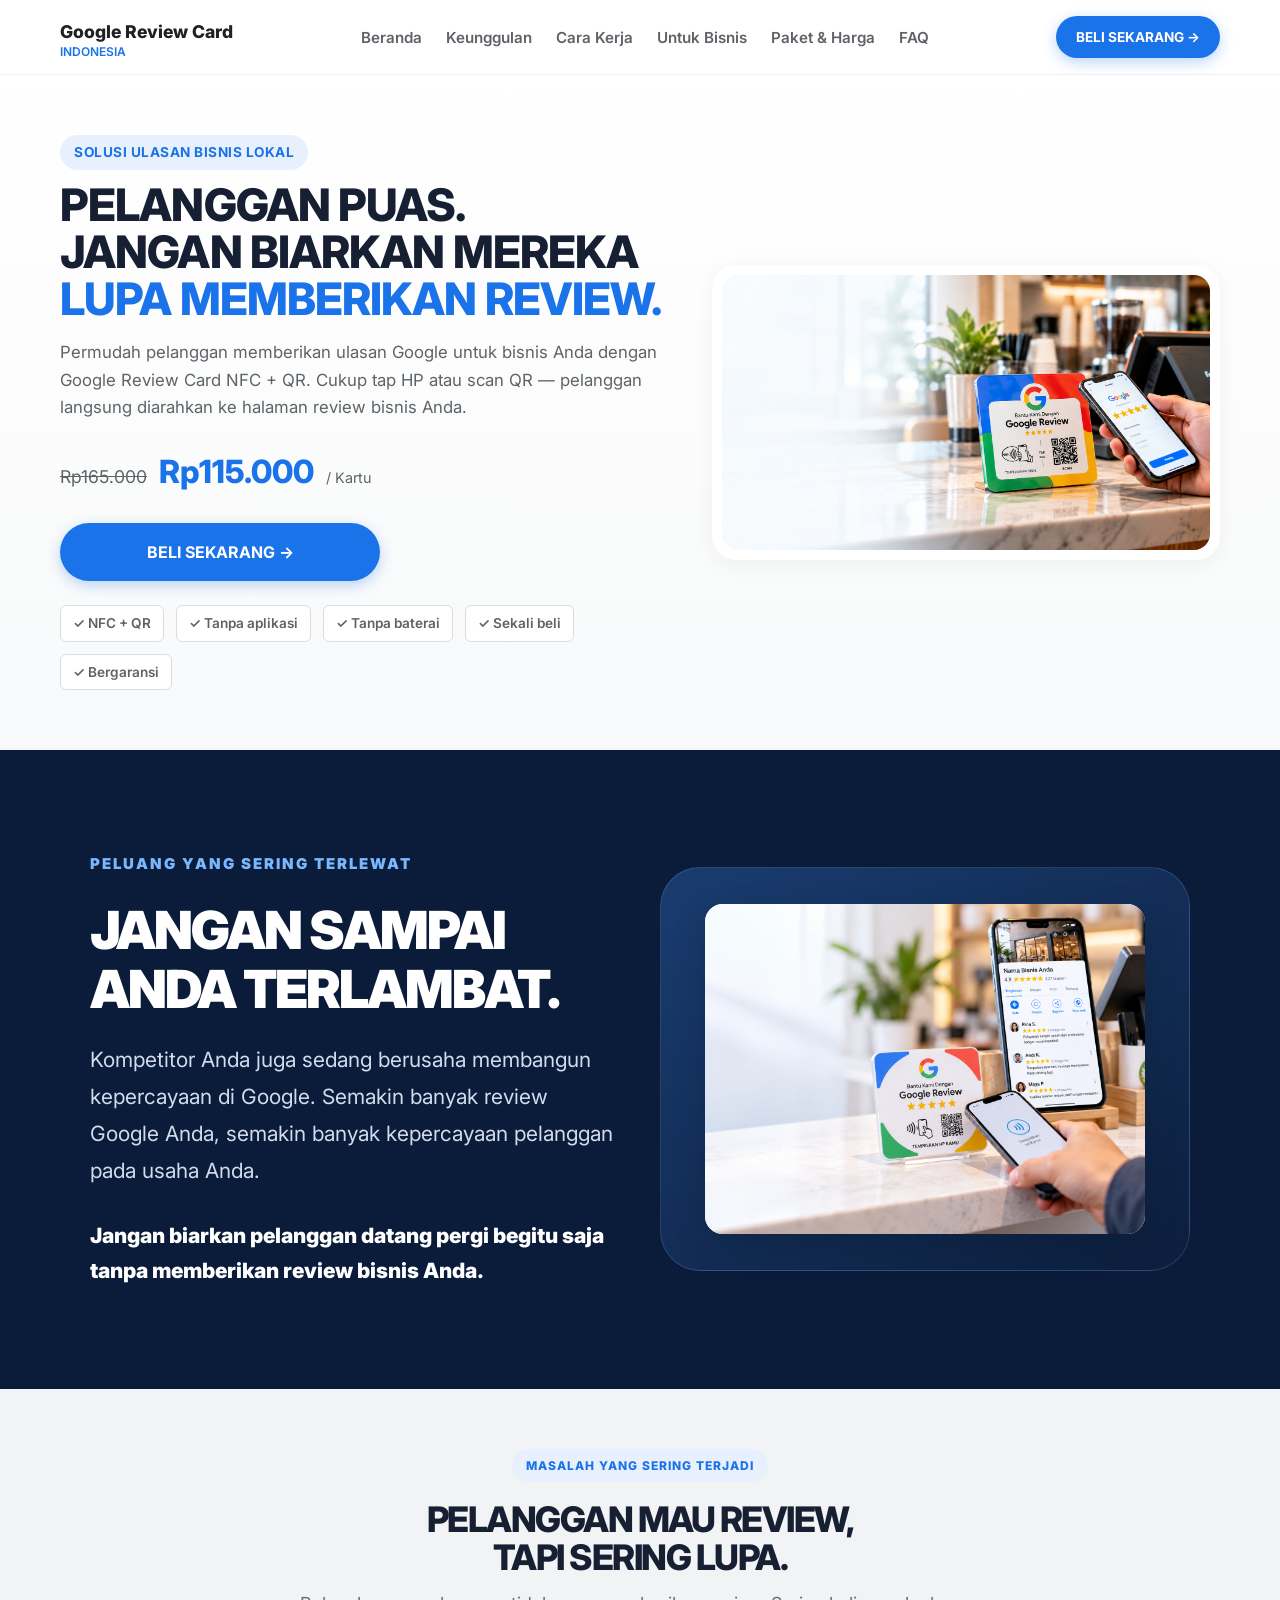
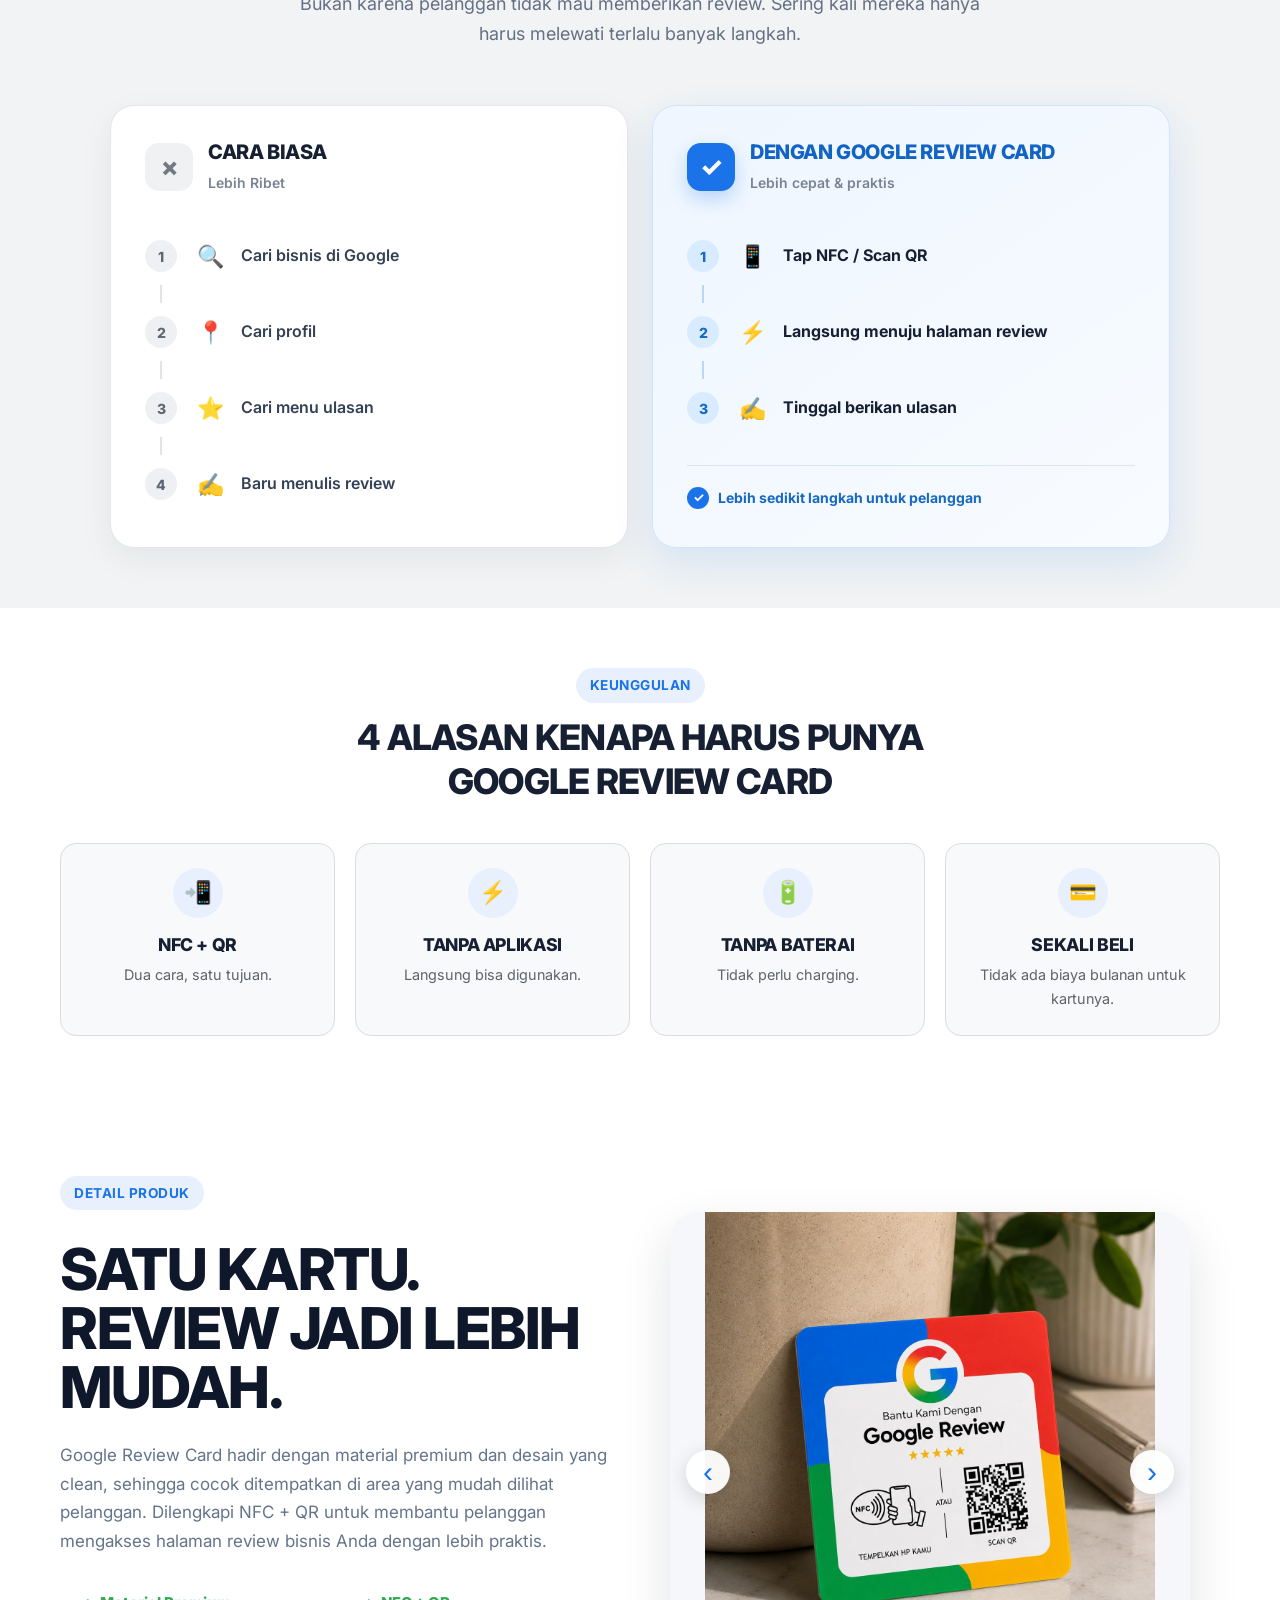
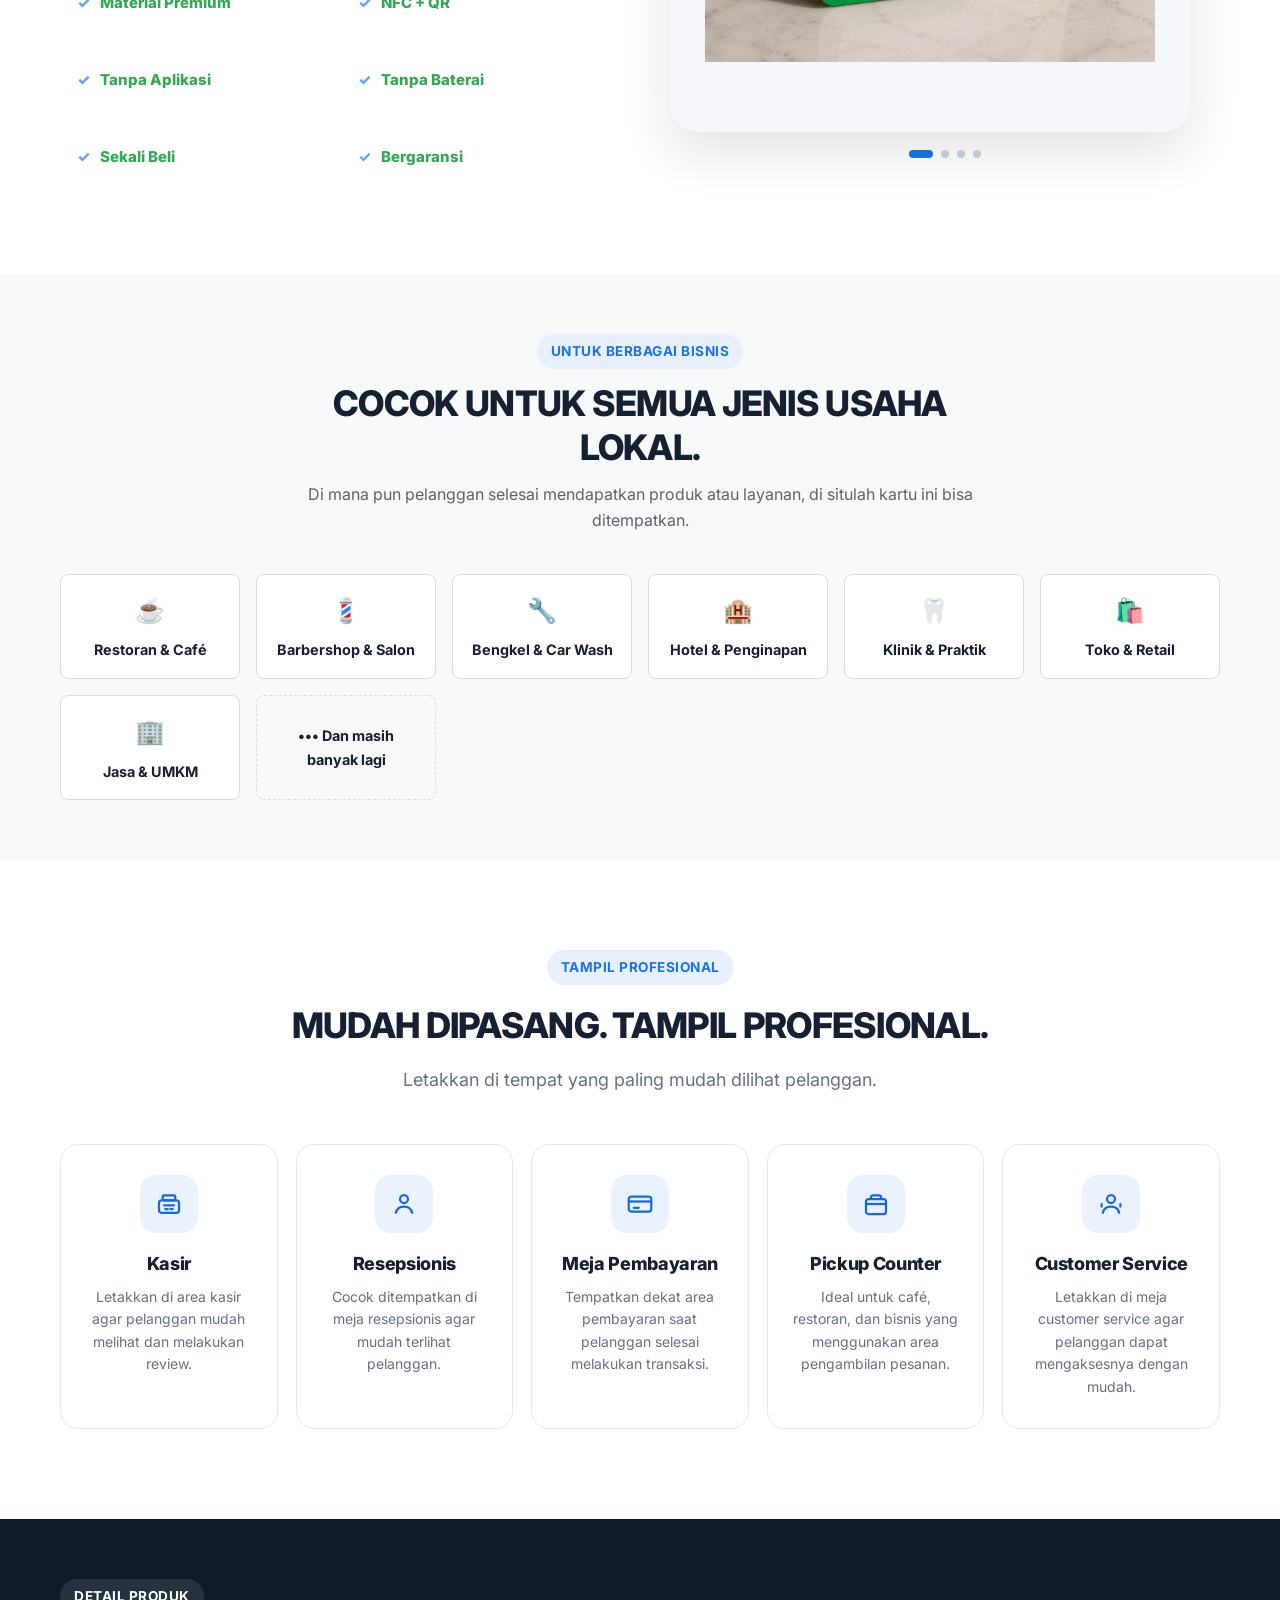
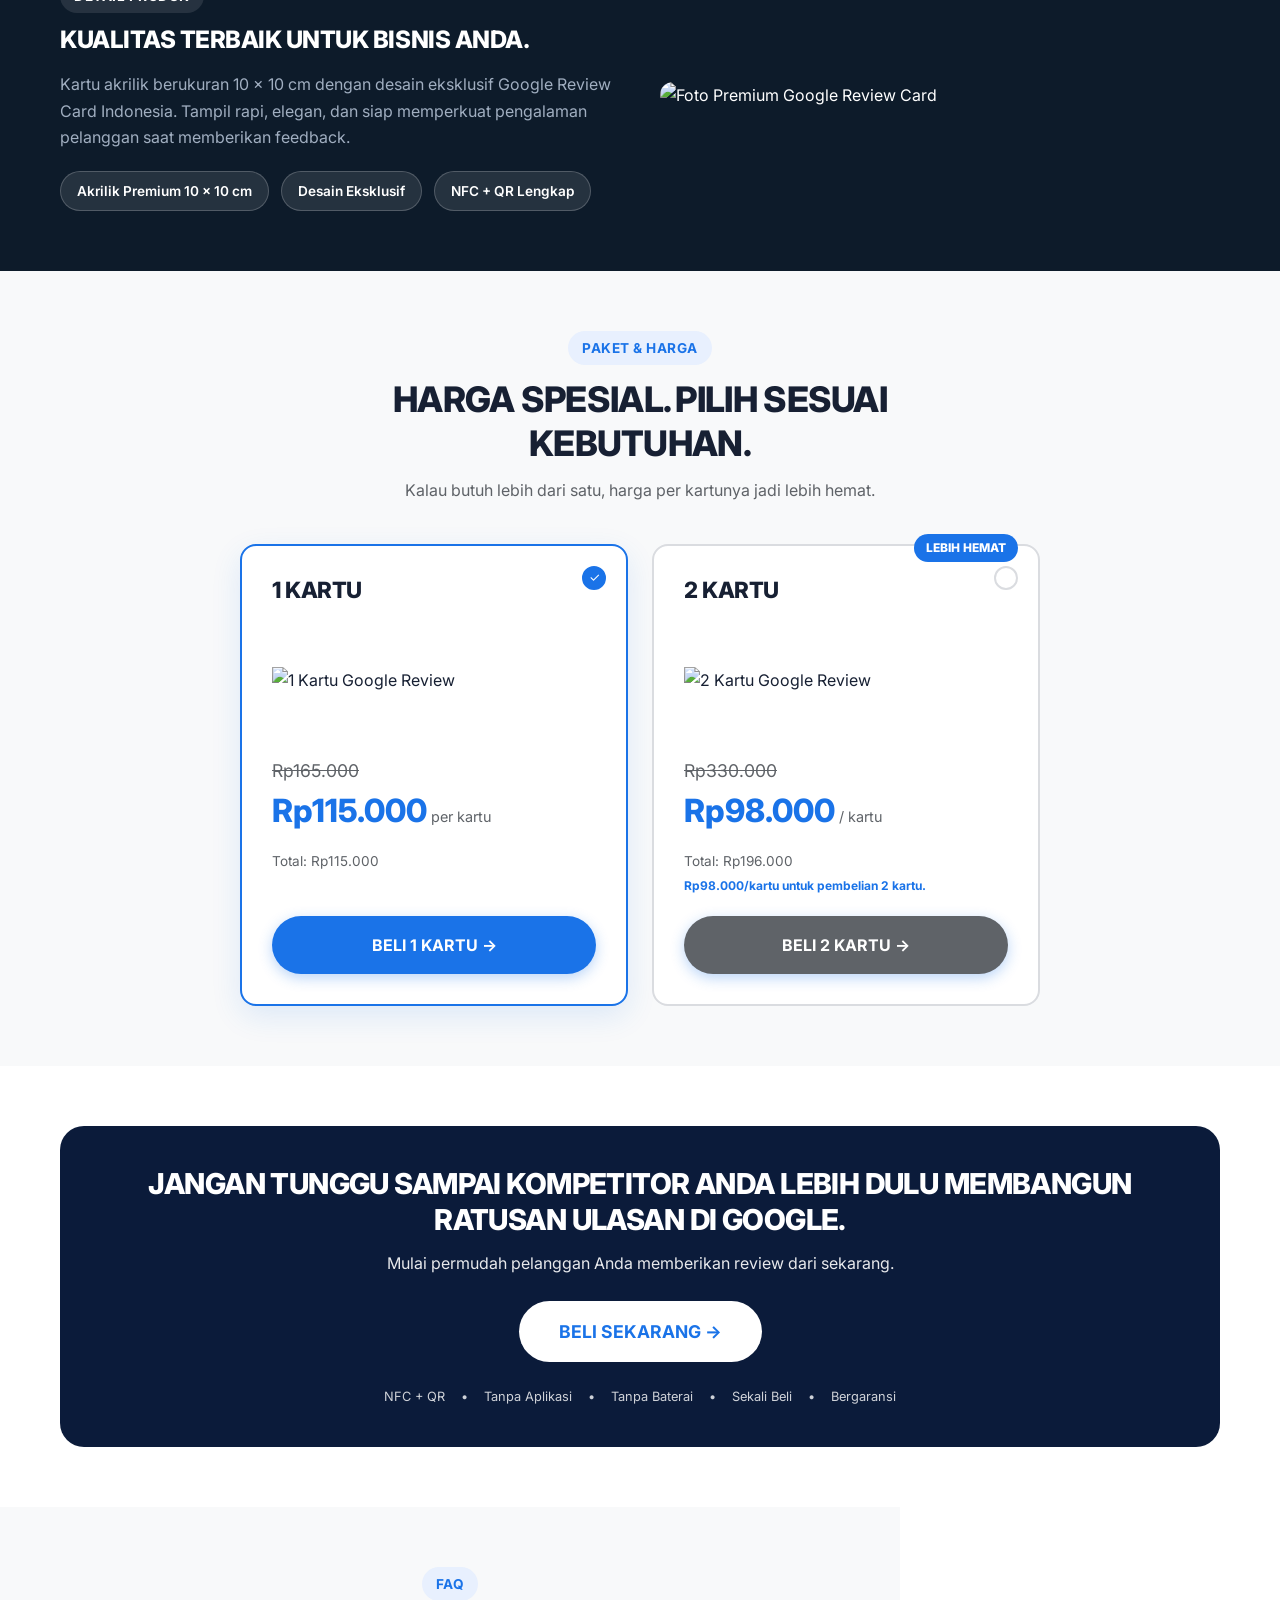
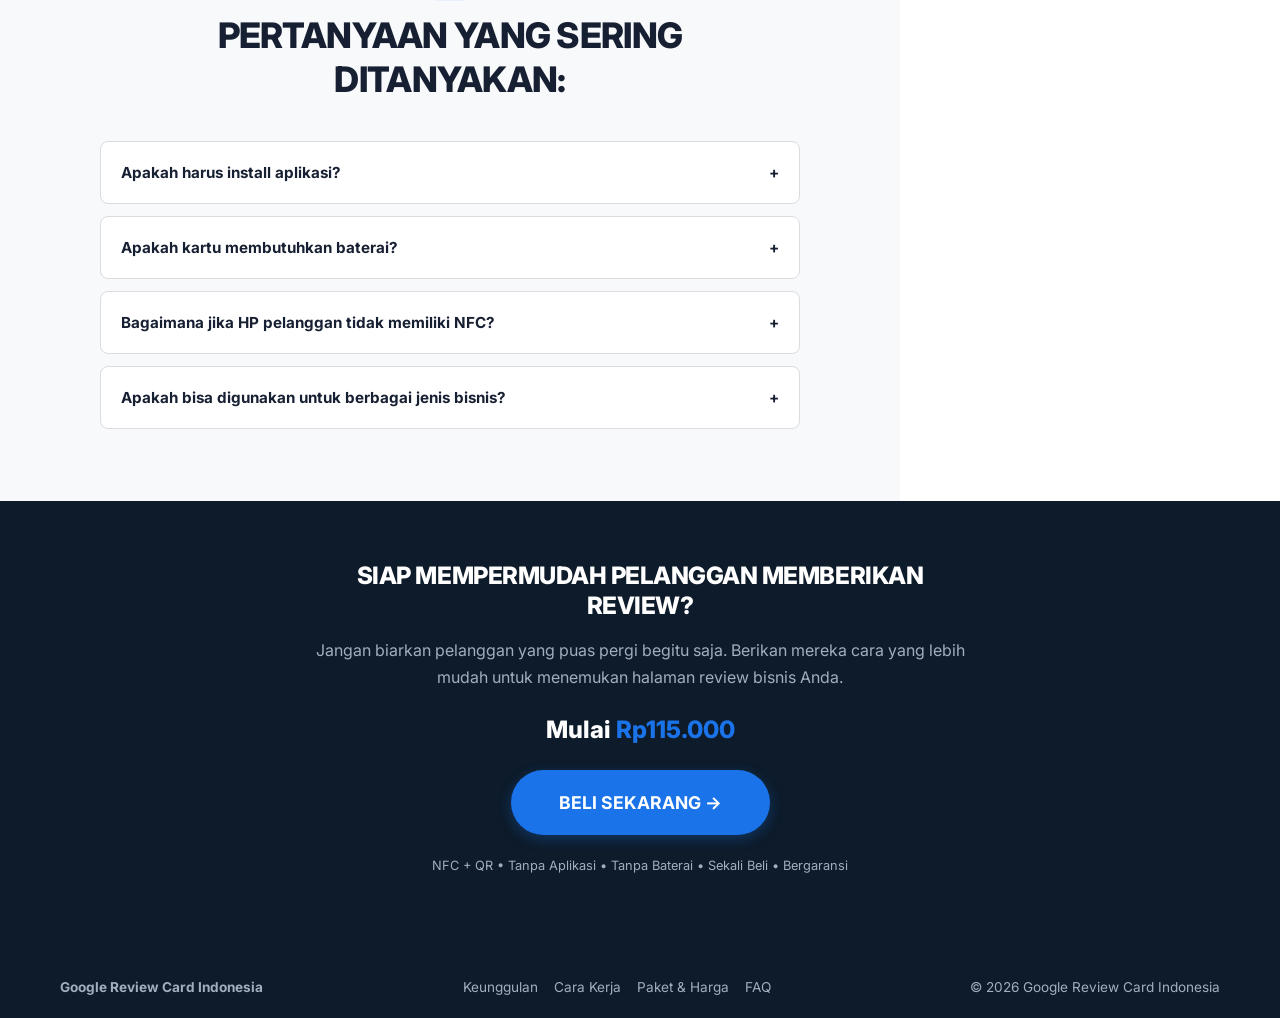
==== index.html @ 44ee1c2f "Fix hero mobil23" ====
<!DOCTYPE html>
<html lang="id">
<head>
    <meta charset="UTF-8">
    <meta name="viewport" content="width=device-width, initial-scale=1.0">
    <title>Google Review Card Indonesia - Permudah Ulasan Pelanggan Bisnis Anda</title>
    <!-- Font Inter & Plus Jakarta Sans -->
    <link rel="preconnect" href="https://fonts.googleapis.com">
    <link rel="preconnect" href="https://fonts.gstatic.com" crossorigin>
    <link href="https://fonts.googleapis.com/css2?family=Plus+Jakarta+Sans:wght@400;500;600;700;800&family=Inter:wght@400;500;600;700&display=swap" rel="stylesheet">
    
    <link rel="stylesheet" href="style.css">
    
    <style>
        :root {
            --primary-blue: #1a73e8;
            --primary-blue-hover: #1557b0;
            --secondary-blue: #e8f0fe;
            --dark-navy: #0d1b2a;
            --accent-red: #ea4335;
            --accent-green: #34a853;
            --accent-yellow: #fbbc04;
            --text-dark: #202124;
            --text-muted: #5f6368;
            --bg-light: #f8f9fa;
            --bg-white: #ffffff;
            --border-color: #dadce0;
            --radius-sm: 8px;
            --radius-md: 16px;
            --radius-lg: 24px;
            --shadow-soft: 0 4px 20px rgba(0, 0, 0, 0.05);
            --shadow-hover: 0 10px 30px rgba(26, 115, 232, 0.12);
            --container-max: 1200px;
        }

        * {
            margin: 0;
            padding: 0;
            box-sizing: border-box;
        }

        html {
            scroll-behavior: smooth;
            font-family: 'Plus Jakarta Sans', 'Inter', sans-serif;
            color: var(--text-dark);
            background-color: var(--bg-white);
            line-height: 1.6;
        }

        body {
            overflow-x: hidden;
            padding-bottom: 60px; /* Space for mobile sticky CTA */
        }

        @media (min-width: 769px) {
            body {
                padding-bottom: 0;
            }
        }

        a {
            text-decoration: none;
            color: inherit;
        }

        ul {
            list-style: none;
        }

        img {
            max-width: 100%;
            height: auto;
            display: block;
        }

        .container {
            width: 100%;
            max-width: var(--container-max);
            margin: 0 auto;
            padding: 0 20px;
        }

        /* TYPOGRAPHY & HIGHLIGHTS */
        h1, h2, h3, h4 {
            font-weight: 800;
            line-height: 1.25;
            letter-spacing: -0.02em;
        }

        .highlight-blue {
            color: var(--primary-blue);
        }

        .badge-tag {
            display: inline-block;
            padding: 6px 14px;
            background-color: var(--secondary-blue);
            color: var(--primary-blue);
            font-weight: 700;
            font-size: 0.85rem;
            border-radius: 50px;
            margin-bottom: 12px;
            text-transform: uppercase;
            letter-spacing: 0.5px;
        }

        /* BUTTONS */
        .btn {
            display: inline-flex;
            align-items: center;
            justify-content: center;
            padding: 16px 32px;
            font-size: 1rem;
            font-weight: 700;
            border-radius: 50px;
            cursor: pointer;
            transition: all 0.3s ease;
            border: none;
            text-align: center;
        }

        .btn-primary {
            background-color: var(--primary-blue);
            color: #ffffff;
            box-shadow: 0 4px 14px rgba(26, 115, 232, 0.3);
        }

        .btn-primary:hover {
            background-color: var(--primary-blue-hover);
            transform: translateY(-2px);
            box-shadow: 0 6px 20px rgba(26, 115, 232, 0.4);
        }

        .btn-full {
            width: 100%;
        }

        /* NAVBAR */
        .navbar {
            position: sticky;
            top: 0;
            background-color: rgba(255, 255, 255, 0.95);
            backdrop-filter: blur(10px);
            z-index: 1000;
            border-bottom: 1px solid rgba(0,0,0,0.05);
            padding: 16px 0;
        }

        .nav-container {
            display: flex;
            align-items: center;
            justify-content: space-between;
        }

        .brand-logo {
            display: flex;
            align-items: center;
            gap: 10px;
            font-weight: 800;
            font-size: 1.1rem;
            color: var(--text-dark);
        }

        .brand-logo span {
            font-size: 0.75rem;
            color: var(--primary-blue);
            display: block;
            font-weight: 600;
            line-height: 1;
        }

        .nav-links {
            display: flex;
            gap: 24px;
            align-items: center;
        }

        .nav-links a {
            font-size: 0.95rem;
            font-weight: 600;
            color: var(--text-muted);
            transition: color 0.2s;
        }

        .nav-links a:hover {
            color: var(--primary-blue);
        }

        .hamburger {
            display: none;
            cursor: pointer;
            flex-direction: column;
            gap: 5px;
        }

        .hamburger span {
            width: 25px;
            height: 3px;
            background-color: var(--text-dark);
            border-radius: 2px;
        }

        /* HERO SECTION */
        .hero-section {
            padding: 60px 0;
            background: linear-gradient(180deg, #ffffff 0%, var(--bg-light) 100%);
        }

       .hero-grid {
    display: grid;
    grid-template-columns: 1fr;
    gap: 30px;
    align-items: center;
}

@media (min-width: 992px) {
    .hero-grid {
        grid-template-columns: 1.1fr 0.9fr;
    }
}

        .hero-content h1 {
    font-size: 2.2rem;
    line-height: 1.05;
    margin-bottom: 16px;
    text-transform: uppercase;
}

        @media (min-width: 768px) {
            .hero-content h1 {
                font-size: 2.8rem;
            }
        }

        .hero-subtitle {
            font-size: 1.05rem;
            color: var(--text-muted);
            margin-bottom: 24px;
        }

        .hero-pricing {
            display: flex;
            align-items: baseline;
            gap: 12px;
            margin-bottom: 24px;
        }

        .price-old {
            text-decoration: line-through;
            color: var(--text-muted);
            font-size: 1.1rem;
        }

        .price-new {
            font-size: 2rem;
            font-weight: 800;
            color: var(--primary-blue);
        }

        .price-unit {
            font-size: 0.9rem;
            color: var(--text-muted);
        }

        .hero-features {
            display: flex;
            flex-wrap: wrap;
            gap: 12px;
            margin-top: 24px;
        }

        .feature-tag {
            font-size: 0.85rem;
            font-weight: 600;
            color: var(--text-muted);
            background: #fff;
            padding: 6px 12px;
            border-radius: 6px;
            border: 1px solid var(--border-color);
        }

        .hero-visual {
            position: relative;
            border-radius: var(--radius-lg);
            overflow: hidden;
            box-shadow: var(--shadow-soft);
            background: #fff;
            padding: 10px;
        }

        .hero-visual img {
            border-radius: var(--radius-md);
            width: 100%;
            object-fit: cover;
        }
        
        /* =================================
   FIX HERO MOBILE
   ================================= */

@media screen and (max-width: 767px) {

    /* HERO */
    .hero-section {
        padding: 35px 0 45px !important;
    }

    /* PAKSA JADI 1 KOLOM */
    .hero-grid {
        display: flex !important;
        flex-direction: column !important;
        grid-template-columns: none !important;
        gap: 30px !important;
        width: 100% !important;
    }

    /* TEKS HERO */
    .hero-content {
        width: 100% !important;
        max-width: none !important;
        min-width: 0 !important;
        grid-column: auto !important;
    }

    .hero-content h1 {
        width: 100% !important;
        max-width: none !important;

        font-size: 2.6rem !important;
        line-height: 1.05 !important;
        letter-spacing: -1.5px !important;

        margin-bottom: 20px !important;
    }

    /* DESKRIPSI JANGAN DIBUAT SEMPIT */
    .hero-subtitle {
        width: 100% !important;
        max-width: none !important;

        font-size: 1rem !important;
        line-height: 1.6 !important;

        margin-bottom: 20px !important;
    }

    /* HARGA */
    .hero-pricing {
        width: 100% !important;
        margin-bottom: 20px !important;
    }

    /* FITUR */
    .hero-features {
        width: 100% !important;
        margin-top: 18px !important;
    }

    /* GAMBAR HERO */
    .hero-visual {
        position: relative !important;

        width: 100% !important;
        max-width: 100% !important;

        margin: 0 !important;
        padding: 8px !important;

        grid-column: auto !important;
    }

    .hero-visual img {
        width: 100% !important;
        height: auto !important;

        display: block !important;

        object-fit: contain !important;
    }

}
        /* URGENCY SECTION */
        .urgency-section {
    padding: 60px 0;
    background-color: #0b1b3a;
}

        .urgency-card {
            background-color: var(--bg-light);
            border-radius: var(--radius-lg);
            padding: 40px 24px;
            border: 1px solid var(--border-color);
            display: grid;
            grid-template-columns: 1fr;
            gap: 30px;
            align-items: center;
        }

        @media (min-width: 768px) {
            .urgency-card {
                grid-template-columns: 1.2fr 0.8fr;
                padding: 50px;
            }
        }

        .urgency-highlight {
            background: rgba(26, 115, 232, 0.1);
            border-left: 4px solid var(--primary-blue);
            padding: 12px 16px;
            margin-top: 16px;
            font-weight: 700;
            color: var(--primary-blue);
            border-radius: 0 var(--radius-sm) var(--radius-sm) 0;
        }

        /* PROBLEM SECTION */
        .problem-section {
            padding: 60px 0;
            background-color: #f1f3f4;
        }

        .section-header {
            text-align: center;
            max-width: 700px;
            margin: 0 auto 40px auto;
        }

        .section-header h2 {
            font-size: 1.8rem;
            margin-bottom: 12px;
            text-transform: uppercase;
        }

        @media (min-width: 768px) {
            .section-header h2 {
                font-size: 2.2rem;
            }
        }

        .comparison-grid {
            display: grid;
            grid-template-columns: 1fr;
            gap: 24px;
        }

        @media (min-width: 768px) {
            .comparison-grid {
                grid-template-columns: 1fr 1fr;
            }
        }

        .comp-card {
            background: var(--bg-white);
            border-radius: var(--radius-md);
            padding: 30px;
            box-shadow: var(--shadow-soft);
        }

        .comp-card.old-way {
            border-top: 4px solid var(--text-muted);
        }

        .comp-card.new-way {
            border-top: 4px solid var(--primary-blue);
            background: #f0f7ff;
        }

        .comp-steps {
            margin-top: 20px;
        }

        .comp-step-item {
            display: flex;
            align-items: center;
            gap: 12px;
            margin-bottom: 12px;
            font-weight: 600;
        }

        .step-num {
            width: 28px;
            height: 28px;
            border-radius: 50%;
            background: var(--border-color);
            display: flex;
            align-items: center;
            justify-content: center;
            font-size: 0.85rem;
            font-weight: 700;
        }

        .new-way .step-num {
            background: var(--primary-blue);
            color: #fff;
        }

        /* FEATURES / KEUNGGULAN */
        .features-section {
            padding: 60px 0;
            background-color: var(--bg-white);
        }

        .features-grid {
            display: grid;
            grid-template-columns: repeat(auto-fit, minmax(220px, 1fr));
            gap: 20px;
        }

        .feature-card {
            background: var(--bg-light);
            border: 1px solid var(--border-color);
            border-radius: var(--radius-md);
            padding: 24px;
            text-align: center;
            transition: transform 0.3s, box-shadow 0.3s;
        }

        .feature-card:hover {
            transform: translateY(-5px);
            box-shadow: var(--shadow-hover);
            border-color: var(--primary-blue);
        }

        .feature-icon {
            width: 50px;
            height: 50px;
            border-radius: 50%;
            background: var(--secondary-blue);
            color: var(--primary-blue);
            display: flex;
            align-items: center;
            justify-content: center;
            margin: 0 auto 16px auto;
            font-size: 1.4rem;
            font-weight: bold;
        }

        .feature-card h3 {
            font-size: 1.1rem;
            margin-bottom: 8px;
        }

        .feature-card p {
            font-size: 0.9rem;
            color: var(--text-muted);
        }

        /* CARA KERJA */
        .how-section {
            padding: 60px 0;
            background-color: var(--bg-light);
        }

        .steps-grid {
            display: grid;
            grid-template-columns: repeat(auto-fit, minmax(240px, 1fr));
            gap: 20px;
        }

        .step-card {
            background: var(--bg-white);
            border-radius: var(--radius-md);
            overflow: hidden;
            box-shadow: var(--shadow-soft);
            display: flex;
            flex-direction: column;
        }

        .step-img {
            height: 180px;
            background: var(--border-color);
            overflow: hidden;
        }

        .step-img img {
            width: 100%;
            height: 100%;
            object-fit: cover;
        }

        .step-info {
            padding: 20px;
            flex-grow: 1;
        }

        .step-badge {
            font-size: 0.75rem;
            font-weight: 800;
            color: var(--primary-blue);
            margin-bottom: 4px;
            display: block;
        }

        .step-info h3 {
            font-size: 1.1rem;
            margin-bottom: 6px;
        }

        .step-info p {
            font-size: 0.85rem;
            color: var(--text-muted);
        }

        /* SHOWCASE & DETAILS */
        .showcase-section {
            padding: 60px 0;
            background-color: var(--bg-white);
        }

        .showcase-grid {
    display: grid;
    grid-template-columns: minmax(0, 1fr) minmax(0, 1fr);
    gap: 70px;
    align-items: center;
}

.showcase-content {
    min-width: 0;
}

.showcase-gallery {
    width: 100%;
    max-width: 560px;
    margin: 0 auto;
}

@media (max-width: 767px) {
    .showcase-grid {
        grid-template-columns: 1fr;
        gap: 35px;
    }

    .showcase-gallery {
        max-width: 100%;
    }
}
        .checklist-list {
            margin-top: 20px;
        }

        .checklist-item {
            display: flex;
            align-items: center;
            gap: 10px;
            margin-bottom: 10px;
            font-weight: 600;
        }

        .checklist-item span {
            color: var(--accent-green);
            font-weight: 800;
        }

        /* CATEGORIES / UNTUK BISNIS */
        .business-section {
            padding: 60px 0;
            background-color: var(--bg-light);
        }

        .categories-grid {
            display: grid;
            grid-template-columns: repeat(auto-fill, minmax(160px, 1fr));
            gap: 16px;
        }

        .category-card {
            background: var(--bg-white);
            border-radius: var(--radius-sm);
            padding: 16px;
            text-align: center;
            border: 1px solid var(--border-color);
            font-weight: 700;
            font-size: 0.9rem;
            display: flex;
            flex-direction: column;
            align-items: center;
            gap: 8px;
        }

        .category-card .icon {
            font-size: 1.5rem;
        }

    

        /* DARK DETAIL SECTION */
        .dark-section {
            padding: 60px 0;
            background-color: var(--dark-navy);
            color: #ffffff;
        }

        .dark-grid {
            display: grid;
            grid-template-columns: 1fr;
            gap: 40px;
            align-items: center;
        }

        @media (min-width: 768px) {
            .dark-grid {
                grid-template-columns: 1fr 1fr;
            }
        }

        .dark-p {
            color: #a0aec0;
            margin: 16px 0;
        }

        .specs-pills {
            display: flex;
            gap: 12px;
            flex-wrap: wrap;
            margin-top: 20px;
        }

        .pill {
            background: rgba(255,255,255,0.1);
            padding: 8px 16px;
            border-radius: 50px;
            font-size: 0.85rem;
            font-weight: 600;
            border: 1px solid rgba(255,255,255,0.2);
        }

        /* PRICING */
        .pricing-section {
            padding: 60px 0;
            background-color: var(--bg-light);
        }

        .pricing-grid {
            display: grid;
            grid-template-columns: 1fr;
            gap: 24px;
            max-width: 800px;
            margin: 0 auto;
        }

        @media (min-width: 768px) {
            .pricing-grid {
                grid-template-columns: 1fr 1fr;
            }
        }

        .pricing-card {
            background: var(--bg-white);
            border: 2px solid var(--border-color);
            border-radius: var(--radius-md);
            padding: 30px;
            position: relative;
            cursor: pointer;
            transition: all 0.3s ease;
            display: flex;
            flex-direction: column;
            justify-content: space-between;
        }

        .pricing-card.selected {
            border-color: var(--primary-blue);
            box-shadow: var(--shadow-hover);
        }

        .pricing-badge {
            position: absolute;
            top: -12px;
            right: 20px;
            background: var(--primary-blue);
            color: #fff;
            padding: 4px 12px;
            font-size: 0.75rem;
            font-weight: 800;
            border-radius: 50px;
            text-transform: uppercase;
        }

        .select-check {
            position: absolute;
            top: 20px;
            right: 20px;
            width: 24px;
            height: 24px;
            border-radius: 50%;
            border: 2px solid var(--border-color);
            display: flex;
            align-items: center;
            justify-content: center;
            font-size: 0.8rem;
            color: transparent;
        }

        .pricing-card.selected .select-check {
            background: var(--primary-blue);
            border-color: var(--primary-blue);
            color: #fff;
        }

        .pricing-title {
            font-size: 1.4rem;
            margin-bottom: 8px;
        }

        .pricing-image {
            height: 120px;
            margin: 16px 0;
            display: flex;
            align-items: center;
            justify-content: center;
        }

        .pricing-image img {
            max-height: 100%;
            object-fit: contain;
        }

        /* CTA BANNER & FINAL CTA */
        .cta-banner-section {
            padding: 60px 0;
            background-color: var(--bg-white);
        }

        .cta-box {
            background: linear-gradient(135deg, #1a73e8 0%, #1557b0 100%);
            color: #fff;
            border-radius: var(--radius-lg);
            padding: 40px 20px;
            text-align: center;
        }

        .cta-box h2 {
            font-size: 1.8rem;
            margin-bottom: 12px;
        }

        .cta-box p {
            margin-bottom: 24px;
            opacity: 0.9;
        }

        .cta-box .btn {
            background-color: #ffffff;
            color: var(--primary-blue);
        }

        .cta-box .btn:hover {
            background-color: var(--bg-light);
        }

        /* FAQ */
        .faq-section {
            padding: 60px 0;
            background-color: var(--bg-light);
        }

        .accordion {
            max-width: 700px;
            margin: 0 auto;
        }

        .accordion-item {
            background: var(--bg-white);
            border-radius: var(--radius-sm);
            margin-bottom: 12px;
            border: 1px solid var(--border-color);
            overflow: hidden;
        }

        .accordion-header {
            padding: 18px 20px;
            font-weight: 700;
            cursor: pointer;
            display: flex;
            justify-content: space-between;
            align-items: center;
            font-size: 0.95rem;
        }

        .accordion-content {
            padding: 0 20px;
            max-height: 0;
            overflow: hidden;
            transition: max-height 0.3s ease, padding 0.3s ease;
            color: var(--text-muted);
            font-size: 0.9rem;
        }

        .accordion-item.active .accordion-content {
            padding: 0 20px 18px 20px;
            max-height: 200px;
        }

        .accordion-icon {
            font-weight: bold;
            transition: transform 0.3s;
        }

        .accordion-item.active .accordion-icon {
            transform: rotate(45deg);
        }

        /* FOOTER */
        footer {
            background-color: var(--dark-navy);
            color: #a0aec0;
            padding: 40px 0 20px 0;
            font-size: 0.85rem;
        }

        .footer-container {
            display: flex;
            flex-direction: column;
            gap: 20px;
            align-items: center;
            text-align: center;
        }

        @media (min-width: 768px) {
            .footer-container {
                flex-direction: row;
                justify-content: space-between;
                text-align: left;
            }
        }

        .footer-links {
            display: flex;
            gap: 16px;
            flex-wrap: wrap;
        }

        .footer-links a {
            color: #a0aec0;
        }

        .footer-links a:hover {
            color: #fff;
        }

        /* MOBILE STICKY CTA */
        .mobile-sticky-cta {
            position: fixed;
            bottom: 0;
            left: 0;
            right: 0;
            background: #ffffff;
            border-top: 1px solid var(--border-color);
            padding: 10px 16px;
            z-index: 999;
            box-shadow: 0 -4px 10px rgba(0,0,0,0.05);
            display: block;
        }

        @media (min-width: 769px) {
            .mobile-sticky-cta {
                display: none;
            }

            .hamburger {
                display: none;
            }
        }

        @media (max-width: 768px) {
            .nav-links {
                display: none;
                position: absolute;
                top: 100%;
                left: 0;
                right: 0;
                background: #fff;
                flex-direction: column;
                padding: 20px;
                border-bottom: 1px solid var(--border-color);
                box-shadow: var(--shadow-soft);
            }

            .nav-links.active {
                display: flex;
            }

            .hamburger {
                display: flex;
            }

            .desktop-nav-btn {
                display: none;
            }
        }
    </style>
</head>
<body>

    <!-- NAVBAR -->
    <nav class="navbar">
        <div class="container nav-container">
            <a href="#" class="brand-logo">
                <div>
                    Google Review Card
                    <span>INDONESIA</span>
                </div>
            </a>
            <ul class="nav-links" id="navLinks">
                <li><a href="#">Beranda</a></li>
                <li><a href="#keunggulan">Keunggulan</a></li>
                <li><a href="#cara-kerja">Cara Kerja</a></li>
                <li><a href="#untuk-bisnis">Untuk Bisnis</a></li>
                <li><a href="#harga">Paket & Harga</a></li>
                <li><a href="#faq">FAQ</a></li>
            </ul>
            <a href="#checkout" class="btn btn-primary desktop-nav-btn" style="padding: 10px 20px; font-size: 0.85rem;">BELI SEKARANG →</a>
            <div class="hamburger" id="hamburger">
                <span></span>
                <span></span>
                <span></span>
            </div>
        </div>
    </nav>

    <!-- HERO SECTION -->
    <section class="hero-section">
        <div class="container hero-grid">
            <div class="hero-content">
                <span class="badge-tag">Solusi Ulasan Bisnis Lokal</span>
                <h1>PELANGGAN PUAS.<br>JANGAN BIARKAN MEREKA <span class="highlight-blue">LUPA MEMBERIKAN REVIEW.</span></h1>
                <p class="hero-subtitle">Permudah pelanggan memberikan ulasan Google untuk bisnis Anda dengan Google Review Card NFC + QR. Cukup tap HP atau scan QR — pelanggan langsung diarahkan ke halaman review bisnis Anda.</p>
                
                <div class="hero-pricing">
                    <span class="price-old">Rp165.000</span>
                    <span class="price-new">Rp115.000</span>
                    <span class="price-unit">/ Kartu</span>
                </div>

                <a href="#checkout" class="btn btn-primary btn-full" style="max-width: 320px;">BELI SEKARANG →</a>

                <div class="hero-features">
                    <span class="feature-tag">✓ NFC + QR</span>
                    <span class="feature-tag">✓ Tanpa aplikasi</span>
                    <span class="feature-tag">✓ Tanpa baterai</span>
                    <span class="feature-tag">✓ Sekali beli</span>
                    <span class="feature-tag">✓ Bergaransi</span>
                </div>
            </div>
            <div class="hero-visual">
                <img src="assets/01-HERO.png" alt="Google Review Card NFC QR di meja kasir" loading="eager">
            </div>
        </div>
    </section>

    <!-- URGENCY SECTION -->
<section class="urgency-section">
    <div class="urgency-container">

        <!-- KOLOM KIRI -->
        <div class="urgency-content">
            <span class="urgency-label">
                PELUANG YANG SERING TERLEWAT
            </span>

            <h2>JANGAN SAMPAI ANDA TERLAMBAT.</h2>

            <p class="urgency-description">
                Kompetitor Anda juga sedang berusaha membangun
                kepercayaan di Google. Semakin banyak review Google Anda,
                semakin banyak kepercayaan pelanggan pada usaha Anda.
            </p>

            <p class="urgency-message">
                Jangan biarkan pelanggan datang pergi begitu saja
                tanpa memberikan review bisnis Anda.
            </p>
        </div>

        <!-- KOLOM KANAN -->
        <div class="urgency-visual">
    <div class="review-preview-image">
        <img
            src="assets/inter-nfc.png"
            alt="Google Review Card NFC dan QR untuk memudahkan pelanggan memberikan ulasan di Google"
            loading="lazy"
        >
    </div>
</div>
    </div>
</section>
    
    <!-- PROBLEM SECTION -->
<section class="problem-section">
    <div class="container">

        <div class="section-header">
            <span class="badge-tag">MASALAH YANG SERING TERJADI</span>

            <h2>
                PELANGGAN MAU REVIEW,<br>
                TAPI SERING LUPA.
            </h2>

            <p>
                Bukan karena pelanggan tidak mau memberikan review.
                Sering kali mereka hanya harus melewati terlalu banyak langkah.
            </p>
        </div>

        <!-- COMPARISON -->
        <div class="review-comparison">

            <!-- CARA BIASA -->
            <div class="comparison-card comparison-old">

                <div class="comparison-header">
                    <div class="comparison-icon old-icon">×</div>

                    <div>
                        <h3>CARA BIASA</h3>
                        <span>Lebih Ribet</span>
                    </div>
                </div>

                <div class="comparison-steps">

                    <div class="comparison-step">
                        <div class="step-number">1</div>
                        <div class="step-icon">🔍</div>
                        <div class="step-text">
                            Cari bisnis di Google
                        </div>
                    </div>

                    <div class="step-line"></div>

                    <div class="comparison-step">
                        <div class="step-number">2</div>
                        <div class="step-icon">📍</div>
                        <div class="step-text">
                            Cari profil
                        </div>
                    </div>

                    <div class="step-line"></div>

                    <div class="comparison-step">
                        <div class="step-number">3</div>
                        <div class="step-icon">⭐</div>
                        <div class="step-text">
                            Cari menu ulasan
                        </div>
                    </div>

                    <div class="step-line"></div>

                    <div class="comparison-step">
                        <div class="step-number">4</div>
                        <div class="step-icon">✍️</div>
                        <div class="step-text">
                            Baru menulis review
                        </div>
                    </div>

                </div>
            </div>


            <!-- DENGAN GOOGLE REVIEW CARD -->
            <div class="comparison-card comparison-new">

                <div class="comparison-header">
                    <div class="comparison-icon new-icon">✓</div>

                    <div>
                        <h3>DENGAN GOOGLE REVIEW CARD</h3>
                        <span>Lebih cepat & praktis</span>
                    </div>
                </div>

                <div class="comparison-steps">

                    <div class="comparison-step highlight-step">
                        <div class="step-number">1</div>
                        <div class="step-icon">📱</div>
                        <div class="step-text">
                            <strong>Tap NFC / Scan QR</strong>
                        </div>
                    </div>

                    <div class="step-line"></div>

                    <div class="comparison-step highlight-step">
                        <div class="step-number">2</div>
                        <div class="step-icon">⚡</div>
                        <div class="step-text">
                            <strong>Langsung menuju halaman review</strong>
                        </div>
                    </div>

                    <div class="step-line"></div>

                    <div class="comparison-step highlight-step">
                        <div class="step-number">3</div>
                        <div class="step-icon">✍️</div>
                        <div class="step-text">
                            <strong>Tinggal berikan ulasan</strong>
                        </div>
                    </div>

                </div>

                <div class="comparison-bottom">
                    <span>✓</span>
                    Lebih sedikit langkah untuk pelanggan
                </div>

            </div>

        </div>

    </div>
</section>

   <!-- KEUNGGULAN -->
<section class="features-section" id="keunggulan">
    <div class="container">
        <div class="section-header">
            <span class="badge-tag">Keunggulan</span>
            <h2>4 ALASAN KENAPA HARUS PUNYA GOOGLE REVIEW CARD</h2>
        </div>

        <div class="features-grid">

            <div class="feature-card">
                <div class="feature-icon">📲</div>
                <h3>NFC + QR</h3>
                <p>Dua cara, satu tujuan.</p>
            </div>

            <div class="feature-card">
                <div class="feature-icon">⚡</div>
                <h3>TANPA APLIKASI</h3>
                <p>Langsung bisa digunakan.</p>
            </div>

            <div class="feature-card">
                <div class="feature-icon">🔋</div>
                <h3>TANPA BATERAI</h3>
                <p>Tidak perlu charging.</p>
            </div>

            <div class="feature-card">
                <div class="feature-icon">💳</div>
                <h3>SEKALI BELI</h3>
                <p>Tidak ada biaya bulanan untuk kartunya.</p>
            </div>

        </div>
    </div>
</section>


   <!-- PRODUCT SHOWCASE -->
<section class="showcase-section">

    <div class="container showcase-grid">

        <!-- KOLOM KIRI -->
        <div class="showcase-content">

            <span class="badge-tag">
                DETAIL PRODUK
            </span>

            <h2>
                SATU KARTU.<br>
                REVIEW JADI LEBIH MUDAH.
            </h2>

            <p class="showcase-description">
                Google Review Card hadir dengan material premium dan desain
                yang clean, sehingga cocok ditempatkan di area yang mudah
                dilihat pelanggan. Dilengkapi NFC + QR untuk membantu
                pelanggan mengakses halaman review bisnis Anda dengan
                lebih praktis.
            </p>

            <div class="checklist-list">

                <div class="checklist-item">
                    <span>✓</span>
                    <span>Material Premium</span>
                </div>

                <div class="checklist-item">
                    <span>✓</span>
                    <span>NFC + QR</span>
                </div>

                <div class="checklist-item">
                    <span>✓</span>
                    <span>Tanpa Aplikasi</span>
                </div>

                <div class="checklist-item">
                    <span>✓</span>
                    <span>Tanpa Baterai</span>
                </div>

                <div class="checklist-item">
                    <span>✓</span>
                    <span>Sekali Beli</span>
                </div>

                <div class="checklist-item">
                    <span>✓</span>
                    <span>Bergaransi</span>
                </div>

            </div>

        </div>


        <!-- KOLOM KANAN / FOTO PRODUK -->
        <div class="showcase-gallery">

            <div class="showcase-image">

                <img
                    src="assets/p-1.jpeg"
                    alt="Google Review Card Indonesia"
                    class="showcase-slide active"
                >

                <img
                    src="assets/p-2.jpeg"
                    alt="Detail Google Review Card Indonesia"
                    class="showcase-slide"
                >

                <img
                    src="assets/p-3.jpeg"
                    alt="Google Review Card dengan smartphone"
                    class="showcase-slide"
                >

                <img
                    src="assets/p-4.jpeg"
                    alt="Google Review Card NFC dan QR"
                    class="showcase-slide"
                >

                <button
                    class="gallery-prev"
                    type="button"
                    aria-label="Foto sebelumnya"
                >
                    ‹
                </button>

                <button
                    class="gallery-next"
                    type="button"
                    aria-label="Foto berikutnya"
                >
                    ›
                </button>

            </div>

            <div class="showcase-dots">

                <button
                    class="showcase-dot active"
                    type="button"
                    aria-label="Foto 1"
                ></button>

                <button
                    class="showcase-dot"
                    type="button"
                    aria-label="Foto 2"
                ></button>

                <button
                    class="showcase-dot"
                    type="button"
                    aria-label="Foto 3"
                ></button>

                <button
                    class="showcase-dot"
                    type="button"
                    aria-label="Foto 4"
                ></button>

            </div>

        </div>

    </div>

</section>
    <!-- UNTUK BERBAGAI BISNIS -->
    <section class="business-section" id="untuk-bisnis">
        <div class="container">
            <div class="section-header">
                <span class="badge-tag">Untuk Berbagai Bisnis</span>
                <h2>COCOK UNTUK SEMUA JENIS USAHA LOKAL.</h2>
                <p style="color: var(--text-muted);">Di mana pun pelanggan selesai mendapatkan produk atau layanan, di situlah kartu ini bisa ditempatkan.</p>
            </div>

            <div class="categories-grid">
                <div class="category-card"><span class="icon">☕</span> Restoran & Café</div>
                <div class="category-card"><span class="icon">💈</span> Barbershop & Salon</div>
                <div class="category-card"><span class="icon">🔧</span> Bengkel & Car Wash</div>
                <div class="category-card"><span class="icon">🏨</span> Hotel & Penginapan</div>
                <div class="category-card"><span class="icon">🦷</span> Klinik & Praktik</div>
                <div class="category-card"><span class="icon">🛍️️</span> Toko & Retail</div>
                <div class="category-card"><span class="icon">🏢</span> Jasa & UMKM</div>
                <div class="category-card" style="justify-content: center; background: transparent; border: 1px dashed var(--border-color);">••• Dan masih banyak lagi</div>
            </div>
        </div>
    </section>

    <!-- TEMPAT PEMASANGAN -->
<section class="placement-section">
    <div class="container">

        <div class="section-header">
            <span class="badge-tag">TAMPIL PROFESIONAL</span>
            <h2>MUDAH DIPASANG. TAMPIL PROFESIONAL.</h2>
            <p>Letakkan di tempat yang paling mudah dilihat pelanggan.</p>
        </div>

        <div class="placement-grid">

            <!-- KASIR -->
            <div class="placement-card">
                <div class="placement-icon">
                    <svg viewBox="0 0 24 24" fill="none">
                        <rect x="4" y="9" width="16" height="10" rx="2"
                              stroke="currentColor" stroke-width="1.8"/>
                        <rect x="7" y="5" width="10" height="4" rx="1"
                              stroke="currentColor" stroke-width="1.8"/>
                        <path d="M8 13h8M9 16h2M13 16h2"
                              stroke="currentColor" stroke-width="1.8"
                              stroke-linecap="round"/>
                    </svg>
                </div>
                <h3>Kasir</h3>
                <p>Letakkan di area kasir agar pelanggan mudah melihat dan melakukan review.</p>
            </div>

            <!-- RESEPSIONIS -->
            <div class="placement-card">
                <div class="placement-icon">
                    <svg viewBox="0 0 24 24" fill="none">
                        <circle cx="12" cy="8" r="3.2"
                                stroke="currentColor" stroke-width="1.8"/>
                        <path d="M5.5 19c.7-3.2 3-5 6.5-5s5.8 1.8 6.5 5"
                              stroke="currentColor" stroke-width="1.8"
                              stroke-linecap="round"/>
                    </svg>
                </div>
                <h3>Resepsionis</h3>
                <p>Cocok ditempatkan di meja resepsionis agar mudah terlihat pelanggan.</p>
            </div>

            <!-- MEJA PEMBAYARAN -->
            <div class="placement-card">
                <div class="placement-icon">
                    <svg viewBox="0 0 24 24" fill="none">
                        <rect x="3" y="6" width="18" height="12" rx="2"
                              stroke="currentColor" stroke-width="1.8"/>
                        <path d="M3 10h18"
                              stroke="currentColor" stroke-width="1.8"/>
                        <path d="M7 15h4"
                              stroke="currentColor" stroke-width="1.8"
                              stroke-linecap="round"/>
                    </svg>
                </div>
                <h3>Meja Pembayaran</h3>
                <p>Tempatkan dekat area pembayaran saat pelanggan selesai melakukan transaksi.</p>
            </div>

            <!-- PICKUP COUNTER -->
            <div class="placement-card">
                <div class="placement-icon">
                    <svg viewBox="0 0 24 24" fill="none">
                        <rect x="4" y="8" width="16" height="12" rx="2"
                              stroke="currentColor" stroke-width="1.8"/>
                        <path d="M8 8V6.5C8 5.7 8.7 5 9.5 5h5c.8 0 1.5.7 1.5 1.5V8"
                              stroke="currentColor" stroke-width="1.8"/>
                        <path d="M4 12h16"
                              stroke="currentColor" stroke-width="1.8"/>
                    </svg>
                </div>
                <h3>Pickup Counter</h3>
                <p>Ideal untuk café, restoran, dan bisnis yang menggunakan area pengambilan pesanan.</p>
            </div>

            <!-- CUSTOMER SERVICE -->
            <div class="placement-card">
                <div class="placement-icon">
                    <svg viewBox="0 0 24 24" fill="none">
                        <circle cx="12" cy="8" r="3.2"
                                stroke="currentColor" stroke-width="1.8"/>
                        <path d="M5.5 19c.7-3.2 3-5 6.5-5s5.8 1.8 6.5 5"
                              stroke="currentColor" stroke-width="1.8"
                              stroke-linecap="round"/>
                        <path d="M4.5 12v2M19.5 12v2"
                              stroke="currentColor" stroke-width="1.8"
                              stroke-linecap="round"/>
                    </svg>
                </div>
                <h3>Customer Service</h3>
                <p>Letakkan di meja customer service agar pelanggan dapat mengaksesnya dengan mudah.</p>
            </div>

        </div>

    </div>
</section>

    <!-- DARK DETAIL SECTION -->
    <section class="dark-section">
        <div class="container dark-grid">
            <div>
                <span class="badge-tag" style="background: rgba(255,255,255,0.1); color: #fff;">Detail Produk</span>
                <h2>KUALITAS TERBAIK UNTUK BISNIS ANDA.</h2>
                <p class="dark-p">Kartu akrilik berukuran 10 × 10 cm dengan desain eksklusif Google Review Card Indonesia. Tampil rapi, elegan, dan siap memperkuat pengalaman pelanggan saat memberikan feedback.</p>
                
                <div class="specs-pills">
                    <div class="pill">Akrilik Premium 10 × 10 cm</div>
                    <div class="pill">Desain Eksklusif</div>
                    <div class="pill">NFC + QR Lengkap</div>
                </div>
            </div>
            <div>
                <img src="https://lh3.googleusercontent.com/d/1A_placeholder_dark_prod" alt="Foto Premium Google Review Card" style="border-radius: var(--radius-md);" loading="lazy">
            </div>
        </div>
    </section>

    <!-- PRICING SECTION -->
    <section class="pricing-section" id="harga">
        <div class="container">
            <div class="section-header">
                <span class="badge-tag">Paket & Harga</span>
                <h2>HARGA SPESIAL. PILIH SESUAI KEBUTUHAN.</h2>
                <p style="color: var(--text-muted);">Kalau butuh lebih dari satu, harga per kartunya jadi lebih hemat.</p>
            </div>

            <div class="pricing-grid">
                <!-- PAKET 1 -->
                <div class="pricing-card selected" id="card1" onclick="selectPackage(1)">
                    <div class="select-check">✓</div>
                    <div>
                        <h3 class="pricing-title">1 KARTU</h3>
                        <div class="pricing-image">
                            <img src="https://lh3.googleusercontent.com/d/1A_placeholder_1card" alt="1 Kartu Google Review" loading="lazy">
                        </div>
                        <div style="margin-bottom: 12px;">
                            <span class="price-old">Rp165.000</span><br>
                            <span class="price-new">Rp115.000</span> <span class="price-unit">per kartu</span>
                        </div>
                        <p style="font-size: 0.85rem; color: var(--text-muted);">Total: Rp115.000</p>
                    </div>
                    <a href="#checkout" class="btn btn-primary btn-full" id="btnPkg1" style="margin-top: 20px;">BELI 1 KARTU →</a>
                </div>

                <!-- PAKET 2 -->
                <div class="pricing-card" id="card2" onclick="selectPackage(2)">
                    <div class="pricing-badge">LEBIH HEMAT</div>
                    <div class="select-check">✓</div>
                    <div>
                        <h3 class="pricing-title">2 KARTU</h3>
                        <div class="pricing-image">
                            <img src="https://lh3.googleusercontent.com/d/1A_placeholder_2cards" alt="2 Kartu Google Review" loading="lazy">
                        </div>
                        <div style="margin-bottom: 12px;">
                            <span class="price-old">Rp330.000</span><br>
                            <span class="price-new">Rp98.000</span> <span class="price-unit">/ kartu</span>
                        </div>
                        <p style="font-size: 0.85rem; color: var(--text-muted);">Total: Rp196.000</p>
                        <p style="font-size: 0.75rem; color: var(--primary-blue); font-weight: 700; margin-top: 4px;">Rp98.000/kartu untuk pembelian 2 kartu.</p>
                    </div>
                    <a href="#checkout" class="btn btn-primary btn-full" id="btnPkg2" style="margin-top: 20px; background-color: var(--text-muted);">BELI 2 KARTU →</a>
                </div>
            </div>
        </div>
    </section>

    <!-- CTA URGENCY -->
    <section class="cta-banner-section" id="checkout">
        <div class="container">
            <div class="cta-box">
                <h2>JANGAN TUNGGU SAMPAI KOMPETITOR ANDA LEBIH DULU MEMBANGUN RATUSAN ULASAN DI GOOGLE.</h2>
                <p>Mulai permudah pelanggan Anda memberikan review dari sekarang.</p>
                <a href="#checkout" class="btn" style="padding: 16px 40px; font-size: 1.1rem;">BELI SEKARANG →</a>
                
                <div style="display: flex; justify-content: center; gap: 16px; margin-top: 24px; font-size: 0.8rem; opacity: 0.8; flex-wrap: wrap;">
                    <span>NFC + QR</span> • <span>Tanpa Aplikasi</span> • <span>Tanpa Baterai</span> • <span>Sekali Beli</span> • <span>Bergaransi</span>
                </div>
            </div>
        </div>
    </section>

    <!-- FAQ -->
    <section class="faq-section" id="faq">
        <div class="container">
            <div class="section-header">
                <span class="badge-tag">FAQ</span>
                <h2>Pertanyaan Yang Sering Ditanyakan:</h2>
            </div>

            <div class="accordion">
                <div class="accordion-item">
                    <div class="accordion-header">
                        <span>Apakah harus install aplikasi?</span>
                        <span class="accordion-icon">+</span>
                    </div>
                    <div class="accordion-content">
                        Tidak. Google Review Card dapat digunakan tanpa aplikasi khusus.
                    </div>
                </div>

                <div class="accordion-item">
                    <div class="accordion-header">
                        <span>Apakah kartu membutuhkan baterai?</span>
                        <span class="accordion-icon">+</span>
                    </div>
                    <div class="accordion-content">
                        Tidak. Kartu tidak membutuhkan baterai atau charging.
                    </div>
                </div>

                <div class="accordion-item">
                    <div class="accordion-header">
                        <span>Bagaimana jika HP pelanggan tidak memiliki NFC?</span>
                        <span class="accordion-icon">+</span>
                    </div>
                    <div class="accordion-content">
                        Tenang. Pelanggan tetap dapat menggunakan QR Code yang tersedia pada kartu.
                    </div>
                </div>

                <div class="accordion-item">
                    <div class="accordion-header">
                        <span>Apakah bisa digunakan untuk berbagai jenis bisnis?</span>
                        <span class="accordion-icon">+</span>
                    </div>
                    <div class="accordion-content">
                        Ya. Kartu dapat digunakan oleh berbagai bisnis lokal yang memiliki profil bisnis di Google dan menyediakan fitur review.
                    </div>
                </div>

               
    </section>

    <!-- FINAL CTA -->
    <section class="dark-section" style="text-align: center;">
        <div class="container" style="max-width: 700px;">
            <h2>SIAP MEMPERMUDAH PELANGGAN MEMBERIKAN REVIEW?</h2>
            <p class="dark-p">Jangan biarkan pelanggan yang puas pergi begitu saja. Berikan mereka cara yang lebih mudah untuk menemukan halaman review bisnis Anda.</p>
            
            <div style="font-size: 1.5rem; font-weight: 800; color: #fff; margin: 20px 0;">
                Mulai <span style="color: var(--primary-blue);">Rp115.000</span>
            </div>

            <a href="#checkout" class="btn btn-primary" style="padding: 18px 48px; font-size: 1.1rem;">BELI SEKARANG →</a>

            <p style="font-size: 0.8rem; color: #a0aec0; margin-top: 20px;">
                NFC + QR • Tanpa Aplikasi • Tanpa Baterai • Sekali Beli • Bergaransi
            </p>
        </div>
    </section>

    <!-- FOOTER -->
    <footer>
        <div class="container footer-container">
            <div>
                <strong>Google Review Card Indonesia</strong>
            </div>
            <div class="footer-links">
                <a href="#keunggulan">Keunggulan</a>
                <a href="#cara-kerja">Cara Kerja</a>
                <a href="#harga">Paket & Harga</a>
                <a href="#faq">FAQ</a>
            </div>
            <div>
                © 2026 Google Review Card Indonesia
            </div>
        </div>
    </footer>

    <!-- MOBILE STICKY CTA -->
    <div class="mobile-sticky-cta">
        <a href="#checkout" class="btn btn-primary btn-full" style="padding: 12px 20px; font-size: 0.95rem;">BELI SEKARANG →</a>
    </div>

    <!-- JAVASCRIPT -->
    <script>
        // Hamburger Menu Toggle
        const hamburger = document.getElementById('hamburger');
        const navLinks = document.getElementById('navLinks');

        hamburger.addEventListener('click', () => {
            navLinks.classList.toggle('active');
        });

        // Close nav on click
        document.querySelectorAll('.nav-links a').forEach(link => {
            link.addEventListener('click', () => {
                navLinks.classList.remove('active');
            });
        });

        // Pricing Card Selection State
        function selectPackage(packageNum) {
            const card1 = document.getElementById('card1');
            const card2 = document.getElementById('card2');
            const btn1 = document.getElementById('btnPkg1');
            const btn2 = document.getElementById('btnPkg2');

            if (packageNum === 1) {
                card1.classList.add('selected');
                card2.classList.remove('selected');
                btn1.style.backgroundColor = 'var(--primary-blue)';
                btn2.style.backgroundColor = 'var(--text-muted)';
            } else {
                card2.classList.add('selected');
                card1.classList.remove('selected');
                btn2.style.backgroundColor = 'var(--primary-blue)';
                btn1.style.backgroundColor = 'var(--text-muted)';
            }
        }

        // FAQ Accordion Toggle
        const accordionItems = document.querySelectorAll('.accordion-item');

        accordionItems.forEach(item => {
            const header = item.querySelector('.accordion-header');
            header.addEventListener('click', () => {
                const isActive = item.classList.contains('active');
                
                accordionItems.forEach(i => i.classList.remove('active'));
                
                if (!isActive) {
                    item.classList.add('active');
                }
            });
        });
// =========================================
// PRODUCT SHOWCASE SLIDER
// =========================================

const showcaseSlides = document.querySelectorAll('.showcase-slide');
const showcaseDots = document.querySelectorAll('.showcase-dot');
const showcasePrev = document.querySelector('.gallery-prev');
const showcaseNext = document.querySelector('.gallery-next');

let showcaseCurrent = 0;

function showShowcaseSlide(index) {

    if (!showcaseSlides.length) return;

    if (index >= showcaseSlides.length) {
        showcaseCurrent = 0;
    } else if (index < 0) {
        showcaseCurrent = showcaseSlides.length - 1;
    } else {
        showcaseCurrent = index;
    }

    showcaseSlides.forEach((slide, i) => {
        slide.classList.toggle(
            'active',
            i === showcaseCurrent
        );
    });

    showcaseDots.forEach((dot, i) => {
        dot.classList.toggle(
            'active',
            i === showcaseCurrent
        );
    });
}


// TOMBOL NEXT
if (showcaseNext) {
    showcaseNext.addEventListener('click', () => {
        showShowcaseSlide(showcaseCurrent + 1);
    });
}


// TOMBOL PREVIOUS
if (showcasePrev) {
    showcasePrev.addEventListener('click', () => {
        showShowcaseSlide(showcaseCurrent - 1);
    });
}


// DOT
showcaseDots.forEach((dot, index) => {
    dot.addEventListener('click', () => {
        showShowcaseSlide(index);
    });
});


// SWIPE DI HP
const showcaseGallery = document.querySelector('.showcase-image');

let showcaseStartX = 0;

if (showcaseGallery) {

    showcaseGallery.addEventListener('touchstart', (event) => {
        showcaseStartX = event.touches[0].clientX;
    }, { passive: true });

    showcaseGallery.addEventListener('touchend', (event) => {

        const showcaseEndX = event.changedTouches[0].clientX;
        const difference = showcaseStartX - showcaseEndX;

        if (Math.abs(difference) > 50) {

            if (difference > 0) {
                showShowcaseSlide(showcaseCurrent + 1);
            } else {
                showShowcaseSlide(showcaseCurrent - 1);
            }

        }

    }, { passive: true });
}


// TAMPILKAN FOTO PERTAMA
showShowcaseSlide(0);
        
    </script>
</body>
</html>
---- style.css ----
:root{--blue:#1769e0;--blue-dark:#0d2450;--ink:#172033;--muted:#667085;--line:#e6eaf0;--soft:#f6f8fc;--white:#fff;--radius:22px;--shadow:0 18px 55px rgba(21,43,78,.09)}*{box-sizing:border-box}html{scroll-behavior:smooth;scroll-padding-top:90px}body{margin:0;font-family:Inter,"Segoe UI",Arial,sans-serif;color:var(--ink);line-height:1.65;background:#fff}img{display:block;width:100%;height:auto;object-fit:cover}a{color:inherit;text-decoration:none}.section{width:min(1160px,calc(100% - 40px));margin:auto;padding:88px 0}.site-header{height:76px;padding:0 max(24px,calc((100% - 1160px)/2));display:flex;align-items:center;justify-content:space-between;gap:20px;background:rgba(255,255,255,.96);border-bottom:1px solid var(--line);position:sticky;top:0;z-index:10;backdrop-filter:blur(14px)}.brand{display:flex;align-items:center;gap:10px;font-weight:750;font-size:14px;line-height:1.25}.brand b{display:block;color:var(--blue);font-size:10px;letter-spacing:2px}.brand-mark{display:grid;place-items:center;width:38px;height:38px;border-radius:12px;background:var(--blue);color:white;font-size:23px;font-weight:800}.nav-links{display:flex;align-items:center;gap:24px;font-size:13px;font-weight:650}.nav-links>a:not(.button):hover,.text-link:hover{color:var(--blue)}.button{display:inline-flex;align-items:center;justify-content:center;gap:8px;padding:14px 22px;border:0;border-radius:12px;background:var(--blue);color:#fff;font-weight:750;font-size:14px;box-shadow:0 8px 20px #1769e028;transition:transform .2s,background .2s}.button:hover{background:#0e55bd;transform:translateY(-2px)}.button-small{padding:10px 15px;font-size:12px}.menu-toggle{display:none;background:none;border:0;font-size:24px}.hero{display:grid;grid-template-columns:1.04fr .96fr;gap:50px;align-items:center;min-height:600px}.eyebrow{font-size:11px;letter-spacing:2px;font-weight:800;color:var(--blue);margin:0 0 14px}.hero h1{font-size:clamp(38px,4.5vw,58px);line-height:1.08;letter-spacing:-2px;margin:0 0 22px}.hero h1 span{color:var(--blue)}.lead{font-size:17px;color:var(--muted);max-width:550px}.price-line{display:flex;align-items:baseline;gap:10px;margin:24px 0}.price-line strong{font-size:31px;color:var(--blue)}.old-price{color:#8a94a6;text-decoration:line-through;margin:0}.hero-actions{display:flex;align-items:center;gap:22px}.text-link{font-size:14px;font-weight:700}.mini-benefits{display:flex;gap:18px;flex-wrap:wrap;margin-top:25px;color:#4c5b70;font-size:12px}.hero-image img{border-radius:26px;box-shadow:var(--shadow);aspect-ratio:4/3;object-fit:cover}.section-heading{text-align:center;max-width:700px;margin:0 auto 42px}.section-heading h2,.showcase-copy h2,.final-cta h2{font-size:clamp(29px,3.3vw,42px);line-height:1.17;letter-spacing:-1.2px;margin:0 0 14px}.section-heading>p:last-child{color:var(--muted);margin:0}.problem-section,.how-section{background:var(--soft);width:100%;padding-left:max(20px,calc((100% - 1160px)/2));padding-right:max(20px,calc((100% - 1160px)/2))}.problem-grid{display:grid;grid-template-columns:1fr .8fr;gap:36px;align-items:center}.problem-grid>img{border-radius:var(--radius);aspect-ratio:4/3;box-shadow:var(--shadow)}.steps-old{background:white;border:1px solid var(--line);border-radius:var(--radius);padding:30px}.muted{color:var(--muted);font-size:13px}.steps-old ol{padding-left:22px;color:#4d5a6d}.steps-old li{padding:5px 0}.simple-solution{display:flex;gap:14px;padding:18px;background:#eef5ff;border-radius:15px;margin-top:24px}.simple-solution p{margin:4px 0 0;color:var(--muted);font-size:13px}.solution-icon{font-size:25px;color:var(--blue)}.feature-grid{display:grid;grid-template-columns:repeat(5,1fr);gap:15px}.feature{padding:24px 18px;border:1px solid var(--line);border-radius:18px}.feature>span{display:grid;place-items:center;width:42px;height:42px;background:#eef5ff;color:var(--blue);border-radius:13px;font-size:23px}.feature h3{font-size:16px;margin:16px 0 5px}.feature p,.how-grid p,.business-grid p{font-size:13px;color:var(--muted);margin:0}.how-grid{display:grid;grid-template-columns:repeat(4,1fr);gap:18px}.how-grid article{background:#fff;border:1px solid var(--line);padding:23px;border-radius:18px}.number{font-size:13px;font-weight:850;color:var(--blue);margin-bottom:20px}.how-grid h3{font-size:16px;margin:0 0 8px}.how-image img{aspect-ratio:16/9;border-radius:12px;margin-bottom:15px}.showcase-section{display:grid;grid-template-columns:.9fr 1.1fr;align-items:center;gap:60px}.showcase-copy>p:not(.eyebrow){color:var(--muted)}.check-list{list-style:none;padding:0;margin:22px 0 28px}.check-list li{padding:5px 0}.check-list li:before{content:'✓';color:var(--blue);font-weight:800;margin-right:10px}.showcase-image{background:#f7f9fc;padding:30px;border-radius:var(--radius)}.showcase-image img{object-fit:contain;max-height:450px;border-radius:12px}.business-section{background:var(--soft);width:100%;padding-left:max(20px,calc((100% - 1160px)/2));padding-right:max(20px,calc((100% - 1160px)/2))}.business-grid{display:grid;grid-template-columns:repeat(4,1fr);gap:18px}.business-grid article{background:white;border:1px solid var(--line);border-radius:18px;overflow:hidden}.business-grid img{aspect-ratio:4/3;object-fit:cover}.business-grid h3{margin:16px 17px 4px;font-size:16px}.business-grid p{padding:0 17px 20px}.business-note{text-align:center;color:var(--muted);font-size:13px;margin-top:24px}.pricing-grid{display:grid;grid-template-columns:repeat(2,minmax(0,380px));justify-content:center;gap:22px}.price-card{position:relative;border:1px solid var(--line);border-radius:22px;padding:24px;box-shadow:var(--shadow)}.price-card.popular{border:2px solid var(--blue)}.price-card img{height:190px;object-fit:contain;background:#f8f9fb;border-radius:14px;margin-bottom:20px}.package-label{font-size:10px;font-weight:850;letter-spacing:1.7px;color:var(--blue)}.price-card h3{font-size:23px;margin:0 0 5px}.package-price{font-size:30px;font-weight:850;margin:0;color:var(--blue)}.package-price small{font-size:12px;color:var(--muted);font-weight:500}.total{font-size:13px;color:var(--muted);padding:13px 0 20px}.button-outline{background:#fff;color:var(--blue);border:1px solid #b8d0fb;box-shadow:none}.button-outline:hover{color:white}.price-card .button{width:100%}.saving-badge{position:absolute;top:16px;right:16px;background:#eaf3ff;color:var(--blue);font-size:10px;font-weight:850;letter-spacing:1px;padding:7px 10px;border-radius:999px}.checkout-note{text-align:center;color:var(--muted);font-size:12px;margin:25px auto 0;max-width:650px}.faq-section{max-width:900px}.faq-list details{border-bottom:1px solid var(--line);padding:18px 0}.faq-list summary{font-weight:750;cursor:pointer;list-style:none;display:flex;justify-content:space-between;gap:20px}.faq-list summary:after{content:'+';font-size:20px;color:var(--blue)}.faq-list details[open] summary:after{content:'−'}.faq-list details p{color:var(--muted);font-size:14px;margin:12px 0 0}.final-cta{text-align:center;background:var(--blue-dark);color:white;padding:78px 20px}.final-cta .eyebrow{color:#9ec5ff}.final-cta h2{max-width:720px;margin:0 auto 15px}.final-cta p:not(.eyebrow){max-width:650px;margin:0 auto 26px;color:#d2dced}.button-light{background:white;color:var(--blue-dark);box-shadow:none}.button-light:hover{background:#eaf1ff;color:var(--blue-dark)}.footer{width:min(1160px,calc(100% - 40px));margin:auto;padding:28px 0;display:flex;align-items:center;justify-content:space-between;gap:20px;font-size:12px;color:var(--muted)}.footer p{margin:0}.footer>a:last-child{font-weight:700}.mobile-cta{display:none} @media(max-width:900px){.nav-links{gap:13px}.nav-links>a:not(.button){display:none}.hero{gap:28px}.feature-grid{grid-template-columns:repeat(3,1fr)}.how-grid{grid-template-columns:repeat(2,1fr)}.business-grid{grid-template-columns:repeat(2,1fr)}.showcase-section{gap:30px}}@media(max-width:640px){html{scroll-padding-top:72px}.site-header{height:66px;padding:0 18px}.brand{font-size:12px}.brand-mark{width:34px;height:34px}.menu-toggle{display:block}.nav-links{display:none;position:absolute;top:65px;left:0;right:0;background:#fff;padding:18px;box-shadow:var(--shadow);align-items:stretch;flex-direction:column}.nav-links.open{display:flex}.nav-links>a:not(.button){display:block;padding:8px 0}.section{width:calc(100% - 36px);padding:60px 0}.hero{display:flex;flex-direction:column;align-items:stretch;gap:30px;min-height:auto;padding-top:45px}.hero h1{font-size:40px;letter-spacing:-1.5px}.lead{font-size:15px}.hero-image{order:-1}.hero-image img{aspect-ratio:4/3}.price-line strong{font-size:27px}.hero-actions{gap:16px;flex-wrap:wrap}.mini-benefits{gap:10px 14px}.section-heading{margin-bottom:30px}.section-heading h2,.showcase-copy h2,.final-cta h2{font-size:30px}.problem-section,.how-section,.business-section{padding-left:18px;padding-right:18px}.problem-grid,.showcase-section{grid-template-columns:1fr;gap:22px}.steps-old{padding:22px}.feature-grid{grid-template-columns:repeat(2,1fr);gap:10px}.feature{padding:18px 14px}.feature:last-child{grid-column:span 2}.how-grid{grid-template-columns:1fr 1fr;gap:10px}.how-grid article{padding:17px}.business-grid{gap:12px}.business-grid h3{font-size:14px;margin:12px 12px 4px}.business-grid p{padding:0 12px 15px;font-size:12px}.pricing-grid{grid-template-columns:1fr;gap:18px}.price-card{padding:20px}.price-card img{height:170px}.final-cta{padding:60px 20px}.footer{padding-bottom:82px;align-items:flex-start;flex-direction:column;gap:12px}.mobile-cta{display:block;position:fixed;bottom:0;left:0;right:0;padding:10px 16px calc(10px + env(safe-area-inset-bottom));background:rgba(255,255,255,.97);border-top:1px solid var(--line);z-index:9}.mobile-cta .button{width:100%}} 

/* =====================================
   URGENCY SECTION — TEMPLATE NAVY
   ===================================== */

   .urgency-section {
    width: 100%;
    background: #0b1b3a;
    color: #ffffff;
    padding: 100px 0;
    overflow: hidden;
}

.urgency-container {
    width: min(1320px, calc(100% - 80px));
    margin: 0 auto;

    display: grid;
    grid-template-columns: 1.12fr 0.88fr;
    align-items: center;
    gap: 64px;
}

.urgency-content {
    min-width: 0;
}

.urgency-label {
    display: inline-block;
    margin-bottom: 24px;

    color: #79b8ff;
    font-size: 15px;
    font-weight: 900;
    letter-spacing: 2px;
    text-transform: uppercase;
}

.urgency-content h2 {
    margin: 0 0 24px;
    color: #ffffff;

    font-size: clamp(42px, 4.1vw, 68px);
    font-weight: 900;
    line-height: 1.12;
    letter-spacing: -2px;
    text-transform: uppercase;
}

.urgency-description {
    margin: 0 0 30px;
    color: #d2dced;

    font-size: 21px;
    line-height: 1.75;
    font-weight: 400;
}

.urgency-message {
    margin: 0;
    color: #ffffff;

    font-size: 21px;
    line-height: 1.65;
    font-weight: 850;
}

/* Visual kartu statistik di sebelah kanan */

.urgency-visual {
    min-height: 340px;
    padding: 36px;

    display: flex;
    align-items: center;
    justify-content: center;

    background: linear-gradient(
        145deg,
        #193c70,
        #10284d 70%,
        #0c1e3c 
    );

    border: 1px solid rgba(148, 180, 224, 0.2);
    border-radius: 40px;
}

.review-preview {
    width: 100%;
    max-width: 530px;
    padding: 34px 30px;

    background: #ffffff;
    color: #0b1b3a;
    border-radius: 28px;
}

.review-preview-title {
    margin-bottom: 18px;
    font-size: 21px;
    font-weight: 850;
}

.review-rating {
    display: flex;
    align-items: center;
    flex-wrap: wrap;
    gap: 12px;
    margin-bottom: 12px;
}

.rating-number {
    color: #0b1b3a;
    font-size: 40px;
    line-height: 1;
    font-weight: 900;
}

.rating-stars {
    color: #f9ab00;
    font-size: 34px;
    letter-spacing: 1px;
    line-height: 1;
}

.review-preview p {
    margin: 0 0 24px;
    color: #60728d;
    font-size: 17px;
    line-height: 1.65;
}

.rating-bar {
    width: 100%;
    height: 14px;
    overflow: hidden;
    background: #e8f0fe;
    border-radius: 100px;
}

.rating-bar-fill {
    width: 78%;
    height: 100%;
    background: #1a73e8;
    border-radius: inherit;
}

/* Tablet */

@media (max-width: 900px) {
    .urgency-section {
        padding: 72px 0;
    }

    .urgency-container {
        width: calc(100% - 48px);
        grid-template-columns: 1fr;
        gap: 42px;
    }

    .urgency-content h2 {
        max-width: 700px;
        font-size: clamp(40px, 6vw, 58px);
    }

    .urgency-visual {
        min-height: 300px;
    }
}

/* HP */

@media (max-width: 520px) {
    .urgency-section {
        padding: 56px 0;
    }

    .urgency-container {
        width: calc(100% - 36px);
        gap: 30px;
    }

    .urgency-label {
        font-size: 12px;
        letter-spacing: 1.4px;
    }

    .urgency-content h2 {
        font-size: 38px;
        letter-spacing: -1.2px;
        line-height: 1.15;
    }

    .urgency-description {
        font-size: 16px;
        line-height: 1.75;
    }

    .urgency-message {
        font-size: 17px;
        line-height: 1.6;
    }

    .urgency-visual {
        min-height: auto;
        padding: 18px;
        border-radius: 26px;
    }

    .review-preview {
        padding: 24px 20px;
        border-radius: 20px;
    }

    .review-preview-title {
        font-size: 18px;
    }

    .rating-number {
        font-size: 34px;
    }

    .rating-stars {
        font-size: 25px;
    }

    .review-preview p {
        font-size: 14px;
    }
}


/* PERBAIKAN KHUSUS URGENCY SECTION */
section.urgency-section {
    display: block;
    width: 100%;
    background: #0b1b3a !important;
    color: #ffffff;
    padding: 100px 0;
    overflow: hidden;
}

section.urgency-section .urgency-container {
    width: min(1320px, calc(100% - 80px));
    margin: 0 auto;
    display: grid;
    grid-template-columns: 1.12fr 0.88fr;
    align-items: center;
    gap: 64px;
}

section.urgency-section .urgency-content h2 {
    color: #ffffff !important;
}

section.urgency-section .urgency-description {
    color: #d2dced !important;
}

section.urgency-section .urgency-message {
    color: #ffffff !important;
}

@media (max-width: 900px) {
    section.urgency-section .urgency-container {
        width: calc(100% - 48px);
        grid-template-columns: 1fr;
        gap: 42px;
    }
}

@media (max-width: 520px) {
    section.urgency-section {
        padding: 56px 0;
    }

    section.urgency-section .urgency-container {
        width: calc(100% - 36px);
        gap: 30px;
    }
}


/* BACKGROUND HERO KHUSUS HP */
@media screen and (max-width: 640px) {
    .hero-section {
        background-color: #ffffff;
        background-image:
            linear-gradient(
                rgba(255, 255, 255, 0.78),
                rgba(255, 255, 255, 0.88)
            ),
            url("./assets/01-HERO.png") !important;
        background-size: cover !important;
        background-position: center center !important;
        background-repeat: no-repeat !important;
    }

}

/* VISUAL GOOGLE MAPS - SECTION PELUANG */
.urgency-visual .review-preview-image {
    width: 100%;
    max-width: 460px;
    margin: 0 auto;
    overflow: hidden;
    border-radius: 20px;
    background: #ffffff;
    box-shadow: 0 12px 35px rgba(15, 35, 65, 0.12);
}

.urgency-visual .review-preview-image img {
    display: block;
    width: 100%;
    height: auto;
    object-fit: contain;
}

/* Responsif untuk HP */
@media screen and (max-width: 640px) {
    .urgency-visual .review-preview-image {
        max-width: 100%;
        border-radius: 16px;
    }
}

/* PERBAIKAN LAYOUT HERO SECTION 2 */
.urgency-section .urgency-container {
    display: grid;
    grid-template-columns: 1fr 1fr;
    align-items: center;
    gap: 48px;
    max-width: 1100px;
    margin: 0 auto;
}

.urgency-section .urgency-content {
    min-width: 0;
    width: 100%;
}

.urgency-section .urgency-visual {
    width: 100%;
    min-width: 0;
    display: flex;
    justify-content: center;
    align-items: center;
}

.urgency-section .review-preview {
    width: 100%;
    max-width: 440px;
    box-sizing: border-box;
}

/* Tampilan HP */
@media screen and (max-width: 640px) {
    .urgency-section .urgency-container {
        grid-template-columns: 1fr;
        gap: 28px;
    }

    .urgency-section .review-preview {
        max-width: 100%;
    }
}

/* PERBAIKAN LAYOUT SECTION PELUANG */
.urgency-section .urgency-container {
    display: grid !important;
    grid-template-columns: minmax(0, 1fr) minmax(0, 1fr) !important;
    align-items: center !important;
    gap: 40px !important;
    max-width: 1100px;
    margin-inline: auto;
}

.urgency-section .urgency-content,
.urgency-section .urgency-visual {
    width: 100%;
    min-width: 0;
}

.urgency-section .review-preview-image {
    width: 100%;
    max-width: 440px;
    margin-inline: auto;
    overflow: hidden;
    border-radius: 18px;
    box-shadow: 0 12px 35px rgba(0, 0, 0, 0.15);
}

.urgency-section .review-preview-image img {
    display: block;
    width: 100%;
    height: auto;
}

/* Tampilan HP */
@media screen and (max-width: 640px) {
    .urgency-section .urgency-container {
        grid-template-columns: minmax(0, 1fr) !important;
        gap: 24px !important;
    }

    .urgency-section .review-preview-image {
        max-width: 380px;
    }
}

/* PERBAIKAN LAYOUT SECTION PELUANG */
.urgency-section .urgency-container {
    display: grid !important;
    grid-template-columns: minmax(0, 1fr) minmax(0, 1fr) !important;
    align-items: center !important;
    gap: 40px !important;
    max-width: 1100px;
    margin-inline: auto;
}

.urgency-section .urgency-content,
.urgency-section .urgency-visual {
    width: 100%;
    min-width: 0;
}

.urgency-section .review-preview-image {
    width: 100%;
    max-width: 440px;
    margin-inline: auto;
    overflow: hidden;
    border-radius: 18px;
    box-shadow: 0 12px 35px rgba(0, 0, 0, 0.15);
}

.urgency-section .review-preview-image img {
    display: block;
    width: 100%;
    height: auto;
}

/* Tampilan HP */
@media screen and (max-width: 640px) {
    .urgency-section .urgency-container {
        grid-template-columns: minmax(0, 1fr) !important;
        gap: 24px !important;
    }

    .urgency-section .review-preview-image {
        max-width: 380px;
    }
}

/* =========================================
   REVIEW COMPARISON SECTION
   ========================================= */

.review-comparison {
    display: grid;
    grid-template-columns: 1fr 1fr;
    gap: 28px;
    margin-top: 50px;
}

.comparison-card {
    position: relative;
    padding: 34px;
    border-radius: 24px;
    background: #ffffff;
    border: 1px solid #e5e7eb;
    box-shadow: 0 12px 35px rgba(15, 23, 42, 0.07);
}

.old-way {
    border-top: 5px solid #9ca3af;
}

.new-way {
    border-top: 5px solid var(--primary-blue);
    background: linear-gradient(
        145deg,
        #ffffff 0%,
        #f4f9ff 100%
    );
}

.comparison-card-header {
    display: flex;
    align-items: center;
    gap: 16px;
    margin-bottom: 30px;
}

.comparison-icon {
    width: 46px;
    height: 46px;
    flex: 0 0 46px;

    display: flex;
    align-items: center;
    justify-content: center;

    border-radius: 50%;

    font-size: 22px;
    font-weight: 800;
}

.old-way .comparison-icon {
    background: #f1f3f5;
    color: #6b7280;
}

.new-way .comparison-icon {
    background: #e8f3ff;
    color: var(--primary-blue);
}

.comparison-label {
    display: block;

    margin-bottom: 5px;

    font-size: 13px;
    font-weight: 800;

    letter-spacing: 0.08em;
    color: var(--text-muted);
}

.new-way .comparison-label {
    color: var(--primary-blue);
}

.comparison-card h3 {
    margin: 0;

    font-size: 24px;
    line-height: 1.25;

    color: var(--text-dark);
}


/* OLD WAY STEPS */

.steps-list {
    display: flex;
    flex-direction: column;
    gap: 13px;
}

.step-item {
    display: flex;
    align-items: center;
    gap: 14px;

    min-height: 52px;

    padding: 10px 14px;

    border-radius: 12px;

    background: #f8f9fa;

    font-size: 16px;
    font-weight: 600;

    color: var(--text-dark);
}

.step-number {
    width: 32px;
    height: 32px;

    flex: 0 0 32px;

    display: flex;
    align-items: center;
    justify-content: center;

    border-radius: 50%;

    background: #e5e7eb;

    font-size: 14px;
    font-weight: 800;

    color: #374151;
}


/* NEW WAY FLOW */

.simple-review-flow {
    display: flex;
    flex-direction: column;
    align-items: center;

    gap: 10px;

    padding: 10px 0 5px;
}

.flow-item {
    width: 100%;

    display: flex;
    align-items: center;
    justify-content: center;

    gap: 14px;

    padding: 16px;

    border-radius: 14px;

    background: #ffffff;

    border: 1px solid #e2e8f0;

    font-size: 16px;
    font-weight: 700;

    text-align: center;

    color: var(--text-dark);
}

.flow-item.highlight {
    border-color: rgba(37, 99, 235, 0.25);

    background: #eef6ff;

    color: var(--primary-blue);
}

.flow-icon {
    min-width: 48px;
    height: 48px;

    display: flex;
    align-items: center;
    justify-content: center;

    border-radius: 12px;

    background: #e8f3ff;

    color: var(--primary-blue);

    font-size: 13px;
    font-weight: 900;
}

.review-star {
    font-size: 22px;
}

.flow-arrow {
    font-size: 22px;
    font-weight: 800;

    color: #94a3b8;

    line-height: 1;
}


/* NOTE */

.comparison-note {
    margin: 25px 0 0;

    padding-top: 20px;

    border-top: 1px solid #e5e7eb;

    font-size: 14px;
    line-height: 1.65;

    color: var(--text-muted);
}


/* BOTTOM MESSAGE */

.comparison-bottom-message {
    max-width: 720px;

    margin: 35px auto 0;

    padding: 18px 24px;

    border-radius: 14px;

    background: #eef6ff;

    text-align: center;

    font-size: 16px;
    line-height: 1.6;

    color: var(--text-dark);
}

.comparison-bottom-message strong {
    color: var(--primary-blue);
}


/* =========================================
   MOBILE
   ========================================= */

@media (max-width: 768px) {

    .review-comparison {
        grid-template-columns: 1fr;

        gap: 18px;

        margin-top: 32px;
    }

    .comparison-card {
        padding: 22px;

        border-radius: 18px;
    }

    .comparison-card-header {
        gap: 12px;

        margin-bottom: 22px;
    }

    .comparison-icon {
        width: 40px;
        height: 40px;

        flex-basis: 40px;

        font-size: 18px;
    }

    .comparison-label {
        font-size: 11px;
    }

    .comparison-card h3 {
        font-size: 20px;
    }

    .step-item {
        min-height: 48px;

        padding: 9px 11px;

        font-size: 14px;

        gap: 11px;
    }

    .step-number {
        width: 30px;
        height: 30px;

        flex-basis: 30px;
    }

    .flow-item {
        padding: 14px 12px;

        font-size: 14px;

        gap: 10px;
    }

    .flow-icon {
        min-width: 42px;
        height: 42px;
    }

    .comparison-note {
        font-size: 13px;
    }

    .comparison-bottom-message {
        margin-top: 24px;

        padding: 15px 18px;

        font-size: 14px;
    }
}


/* EXTRA SMALL PHONE */

@media (max-width: 390px) {

    .comparison-card {
        padding: 18px;
    }

    .comparison-card h3 {
        font-size: 18px;
    }

    .step-item {
        font-size: 13px;
    }

    .flow-item {
        font-size: 13px;
    }

}

/* =========================================
   PROBLEM / COMPARISON SECTION
========================================= */

.problem-section {
    padding: 100px 20px;
    background: #f8f9fb;
}

.problem-section .container {
    max-width: 1100px;
    margin: 0 auto;
}

.problem-section .section-header {
    max-width: 800px;
    margin: 0 auto 55px;
    text-align: center;
}

.problem-section .badge-tag {
    display: inline-block;
    margin-bottom: 18px;
    padding: 7px 14px;
    border-radius: 999px;
    background: #e8f0fe;
    color: #1a73e8;
    font-size: 12px;
    font-weight: 800;
    letter-spacing: 1px;
    text-transform: uppercase;
}

.problem-section h2 {
    margin: 0 0 18px;
    color: #172033;
    font-size: clamp(32px, 4vw, 52px);
    line-height: 1.08;
    font-weight: 800;
    letter-spacing: -1.5px;
}

.problem-section .section-header p {
    margin: 0 auto;
    max-width: 700px;
    color: #647084;
    font-size: 18px;
    line-height: 1.7;
}


/* =========================================
   COMPARISON
========================================= */

.review-comparison {
    display: grid;
    grid-template-columns: 1fr 1fr;
    gap: 24px;
    align-items: stretch;
}


/* =========================================
   CARD
========================================= */

.comparison-card {
    position: relative;
    padding: 34px;
    border-radius: 24px;
    overflow: hidden;
}

.comparison-old {
    background: #ffffff;
    border: 1px solid #e3e6eb;
    box-shadow: 0 12px 35px rgba(20, 30, 50, 0.06);
}

.comparison-new {
    background: linear-gradient(
        145deg,
        #eef6ff 0%,
        #f8fbff 100%
    );
    border: 1px solid #cfe3ff;
    box-shadow: 0 16px 40px rgba(26, 115, 232, 0.12);
}


/* =========================================
   HEADER
========================================= */

.comparison-header {
    display: flex;
    align-items: center;
    gap: 15px;
    margin-bottom: 32px;
}

.comparison-icon {
    width: 48px;
    height: 48px;
    flex: 0 0 48px;

    display: flex;
    align-items: center;
    justify-content: center;

    border-radius: 14px;

    font-size: 26px;
    font-weight: 800;
}

.old-icon {
    background: #f0f1f3;
    color: #737983;
}

.new-icon {
    background: #1a73e8;
    color: #ffffff;
    box-shadow: 0 8px 18px rgba(26, 115, 232, 0.25);
}

.comparison-header h3 {
    margin: 0 0 4px;
    color: #172033;
    font-size: 20px;
    line-height: 1.25;
    font-weight: 800;
}

.comparison-new .comparison-header h3 {
    color: #1264c4;
}

.comparison-header span {
    color: #7a8494;
    font-size: 14px;
    font-weight: 600;
}


/* =========================================
   STEPS
========================================= */

.comparison-steps {
    position: relative;
}

.comparison-step {
    display: grid;
    grid-template-columns: 34px 38px 1fr;
    align-items: center;
    gap: 12px;

    min-height: 58px;
}

.step-number {
    width: 32px;
    height: 32px;

    display: flex;
    align-items: center;
    justify-content: center;

    border-radius: 50%;

    background: #eef0f3;
    color: #5f6875;

    font-size: 14px;
    font-weight: 800;
}

.comparison-new .step-number {
    background: #d9ebff;
    color: #1769c2;
}

.step-icon {
    font-size: 22px;
    text-align: center;
}

.step-text {
    color: #344054;
    font-size: 16px;
    line-height: 1.45;
    font-weight: 600;
}

.comparison-new .step-text {
    color: #172033;
}

.highlight-step {
    padding: 5px 0;
}


/* =========================================
   CONNECTING LINE
========================================= */

.step-line {
    width: 2px;
    height: 18px;

    margin-left: 15px;

    background: #e1e4e9;
}

.comparison-new .step-line {
    background: #b9d8f8;
}


/* =========================================
   BOTTOM MESSAGE
========================================= */

.comparison-bottom {
    display: flex;
    align-items: center;
    gap: 9px;

    margin-top: 28px;
    padding-top: 20px;

    border-top: 1px solid #d7e6f7;

    color: #1769c2;
    font-size: 14px;
    font-weight: 700;
}

.comparison-bottom span {
    display: inline-flex;
    align-items: center;
    justify-content: center;

    width: 22px;
    height: 22px;

    border-radius: 50%;

    background: #1a73e8;
    color: #ffffff;

    font-size: 13px;
}


/* =========================================
   MOBILE
========================================= */

@media (max-width: 768px) {

    .problem-section {
        padding: 70px 18px;
    }

    .problem-section .section-header {
        margin-bottom: 35px;
    }

    .problem-section h2 {
        font-size: 34px;
        letter-spacing: -1px;
    }

    .problem-section .section-header p {
        font-size: 16px;
        line-height: 1.65;
    }

    .review-comparison {
        grid-template-columns: 1fr;
        gap: 18px;
    }

    .comparison-card {
        padding: 25px 22px;
        border-radius: 20px;
    }

    .comparison-header {
        margin-bottom: 25px;
    }

    .comparison-icon {
        width: 44px;
        height: 44px;
        flex-basis: 44px;
    }

    .comparison-header h3 {
        font-size: 17px;
    }

    .comparison-header span {
        font-size: 13px;
    }

    .comparison-step {
        grid-template-columns: 30px 32px 1fr;
        gap: 9px;
        min-height: 54px;
    }

    .step-number {
        width: 29px;
        height: 29px;
        font-size: 13px;
    }

    .step-icon {
        font-size: 20px;
    }

    .step-text {
        font-size: 15px;
    }

    .step-line {
        height: 14px;
        margin-left: 13px;
    }

    .comparison-bottom {
        font-size: 13px;
        line-height: 1.4;
    }
}

/* =========================================
   PRODUCT SHOWCASE
========================================= */

.showcase-section {
    padding: 100px 0;
    background: var(--bg-white);
    color: var(--text-main);
}
.showcase-grid {
    display: grid;
    grid-template-columns: minmax(0, 0.9fr) minmax(0, 1.1fr);
    gap: 70px;
    align-items: center;
}

.showcase-content {
    max-width: 650px;
}

.showcase-content h2 {
    margin-top: 18px;
    font-size: clamp(38px, 4.5vw, 64px);
    line-height: 1.02;
    letter-spacing: -1.5px;
    font-weight: 800;
    color: #ffffff;
}

.showcase-description {
    margin-top: 24px;
    max-width: 560px;
    color: #cbd5e1;
    font-size: 17px;
    line-height: 1.7;
}


/* CHECKLIST */

.checklist-list {
    display: grid;
    grid-template-columns: 1fr 1fr;
    gap: 12px;
    margin-top: 30px;
}

.checklist-item {
    display: flex;
    align-items: center;
    gap: 10px;
    padding: 14px 16px;

    border: 1px solid rgba(255,255,255,0.14);
    background: rgba(255,255,255,0.04);

    border-radius: 12px;

    color: #ffffff;
    font-size: 15px;
}

.checklist-item > span:first-child {
    color: #60a5fa;
    font-weight: 800;
}


/* GALLERY */

.showcase-gallery {
    width: 100%;
    max-width: 560px;
    margin-left: auto;
    margin-right: auto;
}

.showcase-image {
    position: relative;
    width: 100%;
    max-width: 560px;
    aspect-ratio: 4 / 3;

    overflow: hidden;

    border-radius: 28px;

    background: #ffffff;

    box-shadow:
        0 25px 60px rgba(0,0,0,0.25);
}


/* SEMUA FOTO */

.showcase-slide {
    position: absolute;

    inset: 0;

    width: 100%;
    height: 100%;

    object-fit: cover;

    opacity: 0;

    transition: opacity 0.35s ease;
}


/* FOTO AKTIF */

.showcase-slide.active {
    opacity: 1;
}


/* TOMBOL NEXT / PREV */

.gallery-prev,
.gallery-next {
    position: absolute;

    top: 50%;

    transform: translateY(-50%);

    width: 44px;
    height: 44px;

    border: none;

    border-radius: 50%;

    background: rgba(255,255,255,0.92);

    color: #172033;

    font-size: 30px;

    display: flex;

    align-items: center;
    justify-content: center;

    cursor: pointer;

    box-shadow: 0 8px 25px rgba(0,0,0,0.18);

    z-index: 5;
}

.gallery-prev {
    left: 18px;
}

.gallery-next {
    right: 18px;
}

.gallery-prev:hover,
.gallery-next:hover {
    transform: translateY(-50%) scale(1.05);
}


/* DOT */

.showcase-dots {
    display: flex;

    justify-content: center;

    gap: 8px;

    margin-top: 18px;
}

.showcase-dot {
    width: 9px;
    height: 9px;

    padding: 0;

    border: none;

    border-radius: 50%;

    background: rgba(255,255,255,0.3);

    cursor: pointer;

    transition: all 0.25s ease;
}

.showcase-dot.active {
    width: 26px;

    border-radius: 20px;

    background: #ffffff;
}


/* =========================================
   MOBILE
========================================= */

@media (max-width: 768px) {

    .showcase-section {
        padding: 70px 0;
    }

    .showcase-grid {
        grid-template-columns: 1fr;

        gap: 45px;
    }

    .showcase-content {
        max-width: 100%;
    }

    .showcase-content h2 {
        font-size: clamp(36px, 10vw, 50px);

        letter-spacing: -1.5px;
    }

    .showcase-description {
        font-size: 16px;

        line-height: 1.7;
    }

    .checklist-list {
        grid-template-columns: 1fr 1fr;

        gap: 10px;
    }

    .checklist-item {
        padding: 12px;

        font-size: 14px;
    }

    .showcase-gallery {
        max-width: 100%;
    }

    .showcase-image {
        border-radius: 22px;
        aspect-ratio: 1 / 1;
    }

    .gallery-prev,
    .gallery-next {
        width: 38px;
        height: 38px;

        font-size: 25px;
    }

}
/* =========================================
   PRODUCT SHOWCASE GALLERY
   ========================================= */

.showcase-gallery {
    width: 100%;
    display: flex;
    flex-direction: column;
    align-items: center;
}

.showcase-image {
    position: relative;
    width: 100%;
    max-width: 520px;
    aspect-ratio: 1 / 1;
    overflow: hidden;
    border-radius: 28px;
    background: #f5f7fa;
    box-shadow: 0 20px 50px rgba(15, 23, 42, 0.12);
}

.showcase-slide {
    position: absolute;
    inset: 0;

    width: 100%;
    height: 100%;

    object-fit: cover;

    opacity: 0;
    visibility: hidden;

    transition: opacity 0.35s ease;
}

.showcase-slide.active {
    opacity: 1;
    visibility: visible;
}


/* TOMBOL KIRI KANAN */

.gallery-prev,
.gallery-next {
    position: absolute;
    top: 50%;
    transform: translateY(-50%);

    width: 44px;
    height: 44px;

    border: none;
    border-radius: 50%;

    background: rgba(255, 255, 255, 0.95);
    color: #1a73e8;

    font-size: 30px;
    line-height: 1;

    display: flex;
    align-items: center;
    justify-content: center;

    cursor: pointer;

    box-shadow: 0 5px 20px rgba(0, 0, 0, 0.15);

    z-index: 5;
}

.gallery-prev {
    left: 16px;
}

.gallery-next {
    right: 16px;
}

.gallery-prev:hover,
.gallery-next:hover {
    background: #ffffff;
}


/* DOT */

.showcase-dots {
    display: flex;
    align-items: center;
    justify-content: center;

    gap: 8px;

    margin-top: 18px;
}

.showcase-dot {
    width: 8px;
    height: 8px;

    padding: 0;

    border: none;
    border-radius: 50%;

    background: #cbd5e1;

    cursor: pointer;

    transition: all 0.25s ease;
}

.showcase-dot.active {
    width: 24px;
    border-radius: 10px;
    background: #1a73e8;
}


/* =========================================
   MOBILE
   ========================================= */

@media (max-width: 768px) {

    .showcase-gallery {
        width: 100%;
    }

    .showcase-image {
        max-width: 100%;
        aspect-ratio: 1 / 1;
        border-radius: 22px;
    }

    .gallery-prev,
    .gallery-next {
        width: 40px;
        height: 40px;

        font-size: 26px;
    }

    .gallery-prev {
        left: 10px;
    }

    .gallery-next {
        right: 10px;
    }
}


/* HP KECIL */

@media (max-width: 480px) {

    .showcase-image {
        border-radius: 18px;
    }

    .gallery-prev,
    .gallery-next {
        width: 38px;
        height: 38px;

        font-size: 24px;
    }
}

/* TEST SHOWCASE */
.showcase-section {
    display: block !important;
    padding: 80px 20px !important;
    background: #ffffff !important;
}

.showcase-grid {
    display: grid !important;
    grid-template-columns: 1fr 1fr !important;
    gap: 60px !important;
    max-width: 1200px !important;
    margin: 0 auto !important;
    align-items: center !important;
}

.showcase-content {
    display: block !important;
    visibility: visible !important;
    opacity: 1 !important;
}

.showcase-content h2 {
    display: block !important;
    visibility: visible !important;
    opacity: 1 !important;
    color: #0f172a !important;
}

.showcase-description {
    color: #64748b !important;
}

.showcase-gallery {
    display: block !important;
    visibility: visible !important;
    opacity: 1 !important;
}

/* UBAH WARNA KOTAK CTA */
.cta-box {
    background: #0b1b3a !important;
}

/* =========================================
   TEMPAT STRATEGIS
   ========================================= */

.placement-section {
    padding: 90px 0;
    background: #ffffff;
}

.placement-section .section-header {
    text-align: center;
    max-width: 850px;
    margin: 0 auto 50px;
}

.placement-section .section-header .badge-tag {
    display: inline-block;
    margin-bottom: 18px;
}

.placement-section .section-header h2 {
    margin: 0 0 18px;
}

.placement-section .section-header p {
    margin: 0;
    font-size: 18px;
    color: #667085;
}

.placement-grid {
    display: grid;
    grid-template-columns: repeat(5, 1fr);
    gap: 18px;
}

.placement-card {
    padding: 30px 22px;
    background: #ffffff;
    border: 1px solid #e5e7eb;
    border-radius: 18px;
    text-align: center;
    transition: all 0.25s ease;
}

.placement-card:hover {
    transform: translateY(-5px);
    border-color: #1769e0;
    box-shadow: 0 12px 30px rgba(23, 105, 224, 0.10);
}

.placement-icon {
    width: 58px;
    height: 58px;
    margin: 0 auto 20px;
    border-radius: 16px;
    display: flex;
    align-items: center;
    justify-content: center;
    background: #eaf2ff;
    color: #1769e0;
}

.placement-icon svg {
    width: 30px;
    height: 30px;
}

.placement-card h3 {
    margin: 0 0 10px;
    font-size: 18px;
    color: #172033;
}

.placement-card p {
    margin: 0;
    font-size: 14px;
    line-height: 1.6;
    color: #667085;
}


/* TABLET */
@media (max-width: 1000px) {

    .placement-grid {
        grid-template-columns: repeat(3, 1fr);
    }

}


/* HP */
@media (max-width: 600px) {

    .placement-section {
        padding: 65px 0;
    }

    .placement-section .section-header {
        margin-bottom: 35px;
    }

    .placement-section .section-header h2 {
        font-size: 28px;
        line-height: 1.15;
    }

    .placement-section .section-header p {
        font-size: 16px;
    }

    .placement-grid {
        grid-template-columns: 1fr;
        gap: 14px;
    }

    .placement-card {
        display: grid;
        grid-template-columns: 58px 1fr;
        column-gap: 18px;
        text-align: left;
        align-items: center;
        padding: 20px;
    }

    .placement-icon {
        grid-row: span 2;
        margin: 0;
    }

    .placement-card h3 {
        margin-bottom: 5px;
    }

}
/* =================================
   FIX HERO MOBILE - FINAL
   ================================= */

@media screen and (max-width: 767px) {

    /* HERO */
    .hero-section {
        padding: 35px 20px 50px !important;
    }

    /* PAKSA JADI 1 KOLOM */
    .hero-grid {
        display: flex !important;
        flex-direction: column !important;
        align-items: stretch !important;
        gap: 30px !important;
    }

    /* TEXT */
    .hero-content {
        width: 100% !important;
        max-width: 100% !important;
    }

    .hero-content h1 {
        font-size: 2.6rem !important;
        line-height: 1.05 !important;
        letter-spacing: -1.5px !important;
        margin-bottom: 20px !important;
    }

    .hero-subtitle {
        width: 100% !important;
        max-width: 100% !important;
        font-size: 1rem !important;
        line-height: 1.6 !important;
    }

    /* GAMBAR */
    .hero-visual {
        display: block !important;
        width: 100% !important;
        max-width: 100% !important;
        margin: 0 auto !important;
    }

    .hero-visual img {
        width: 100% !important;
        height: auto !important;
        display: block !important;
    }
}
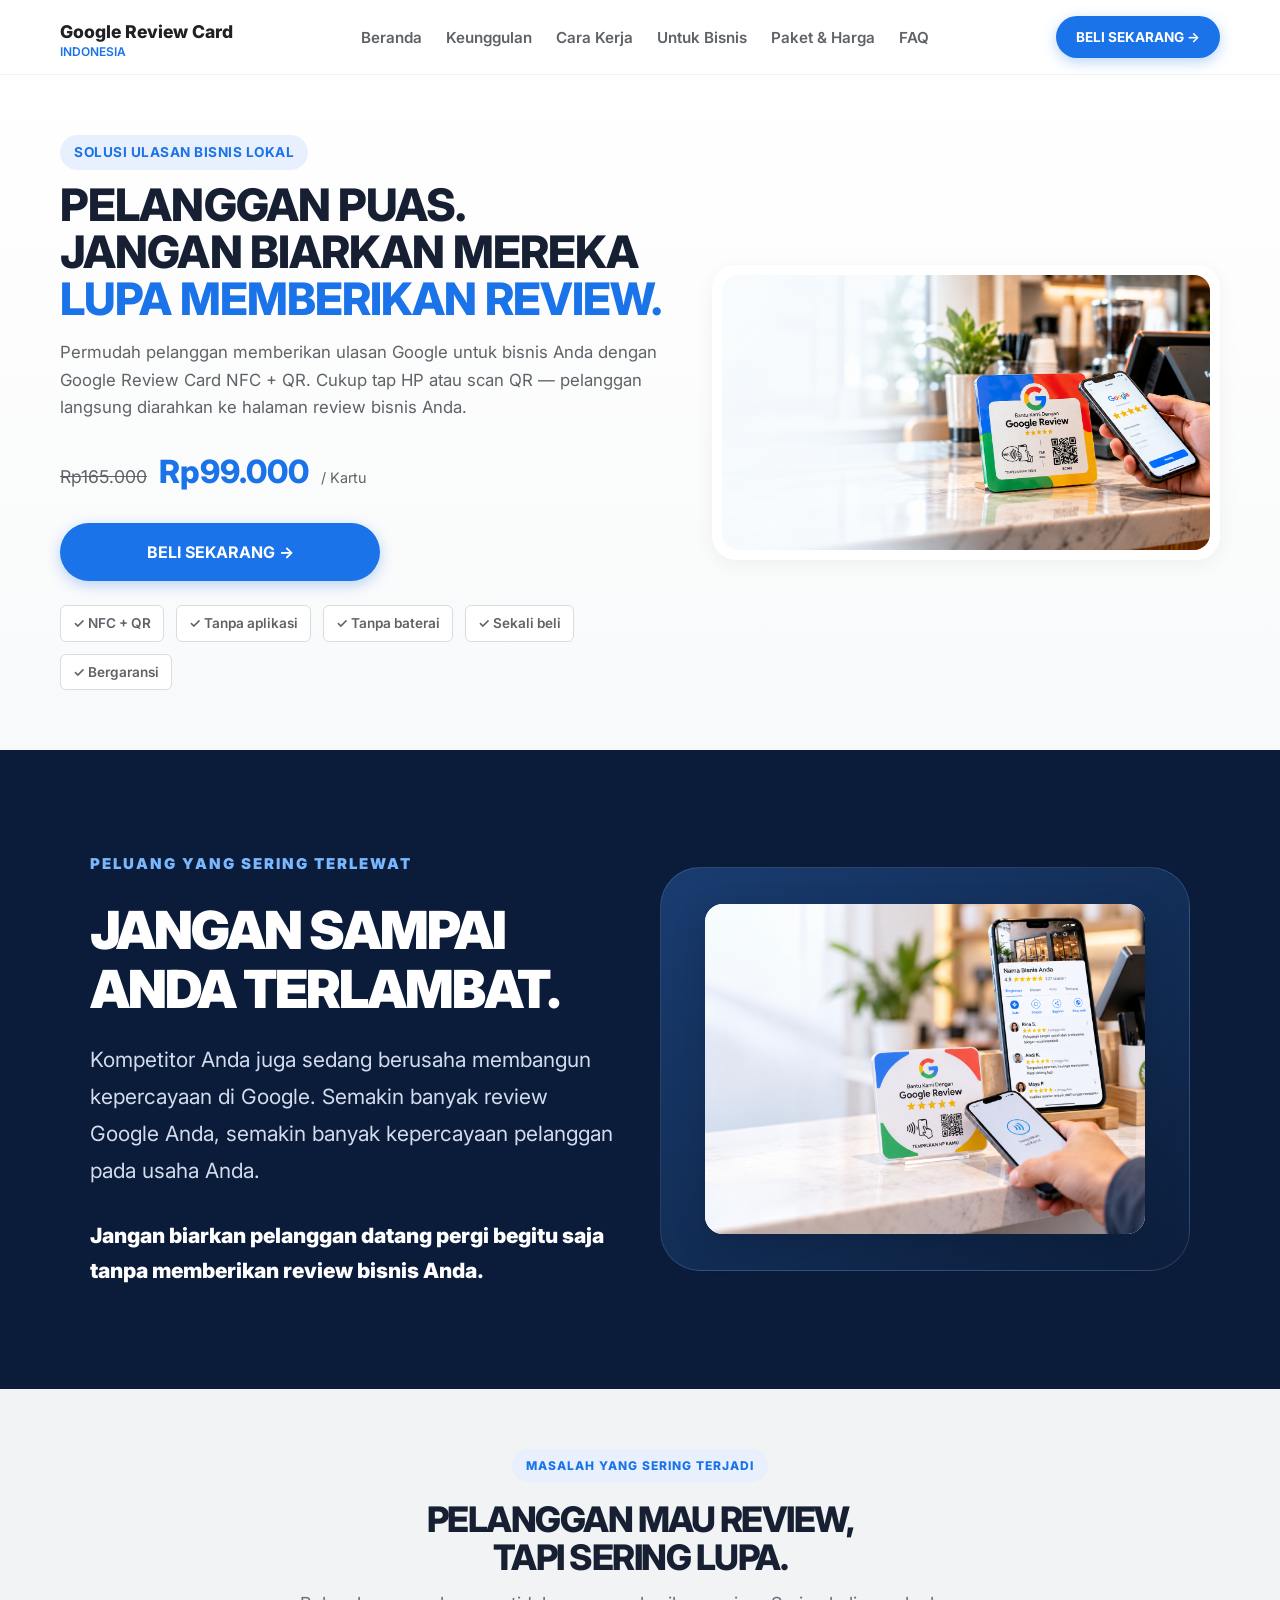
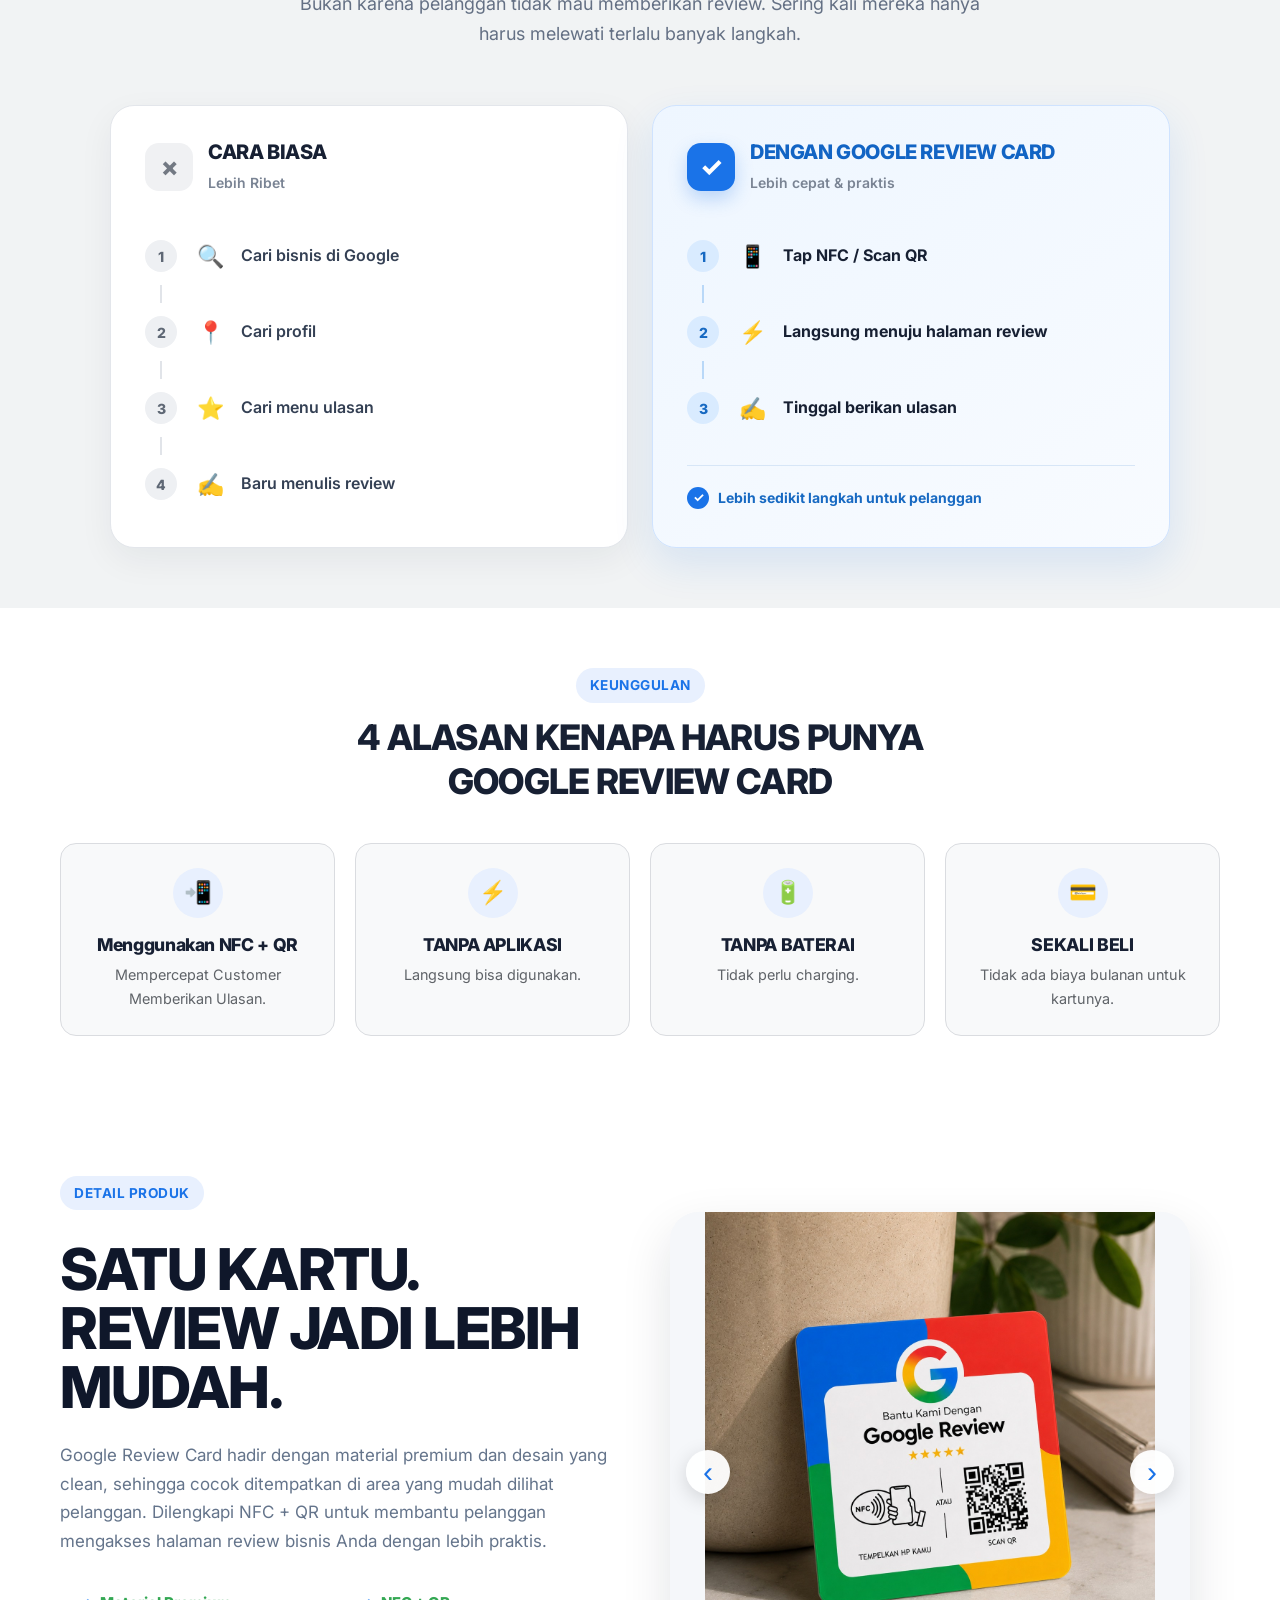
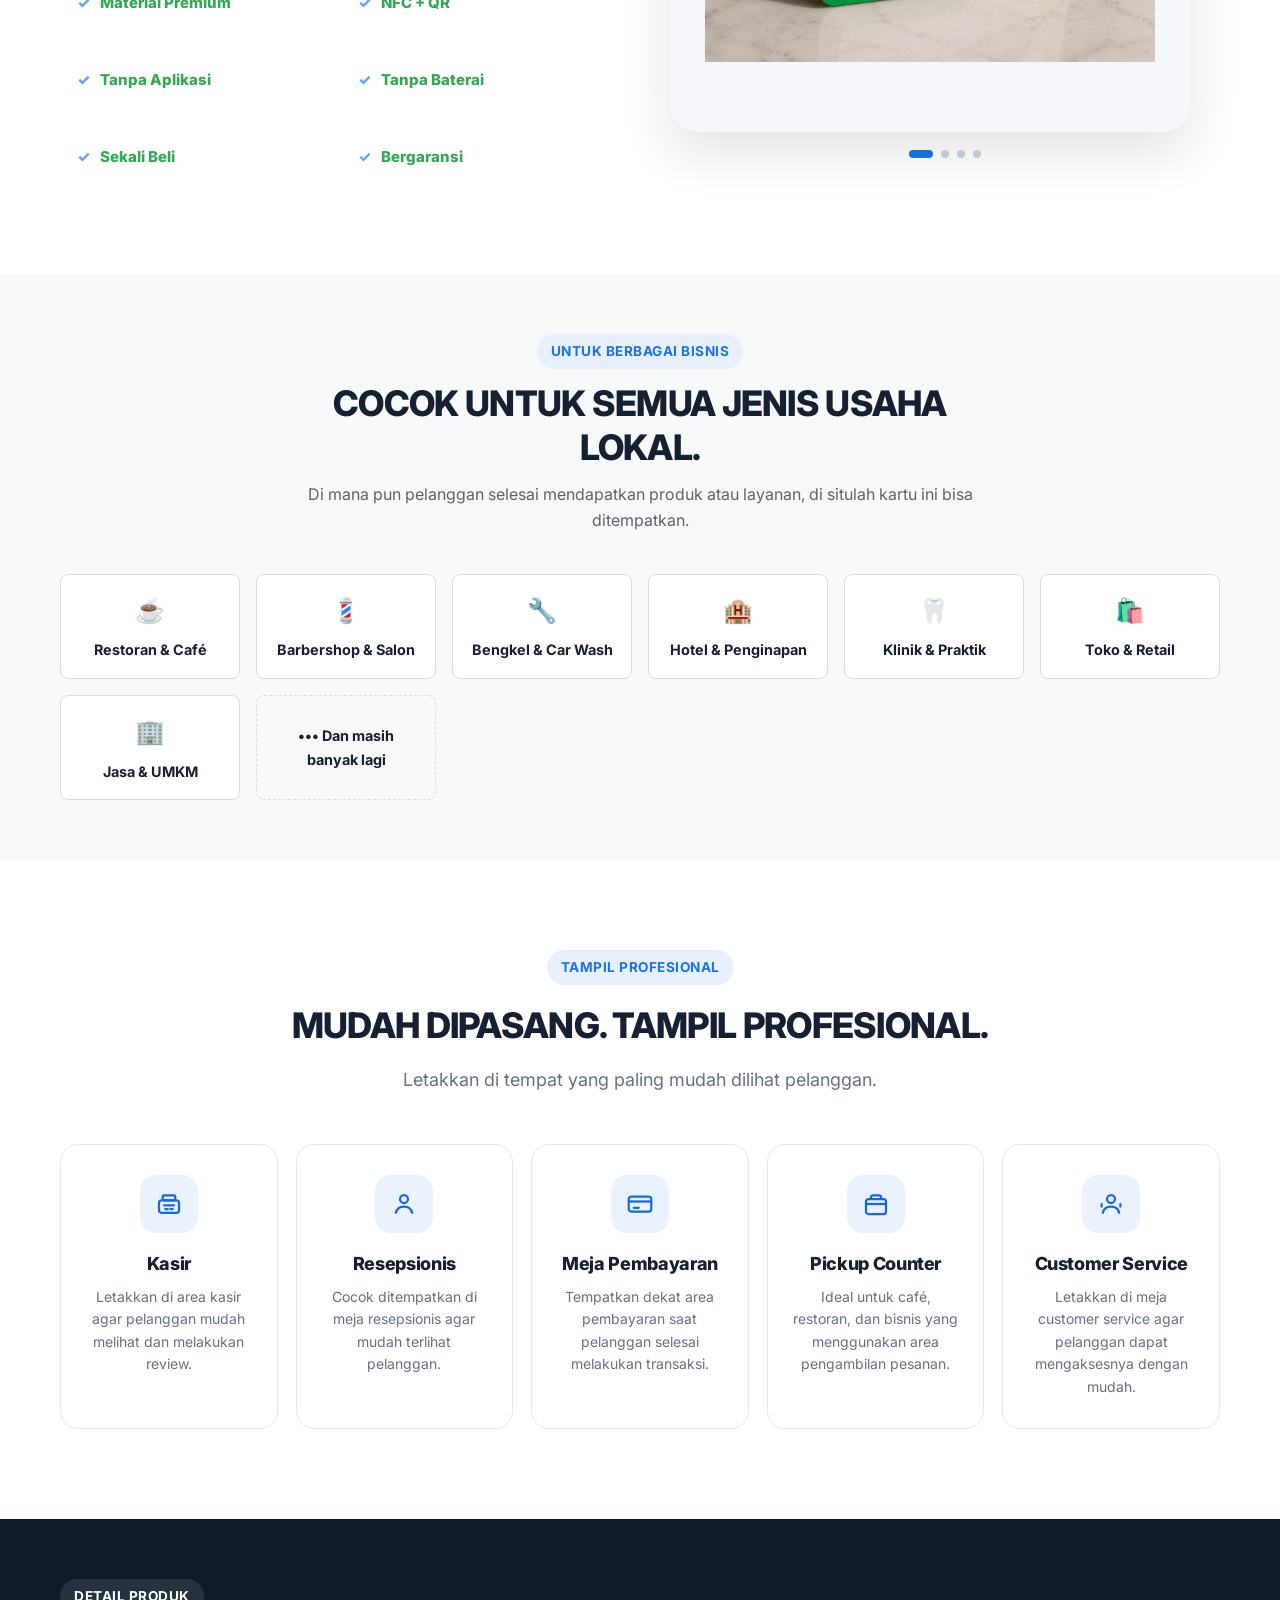
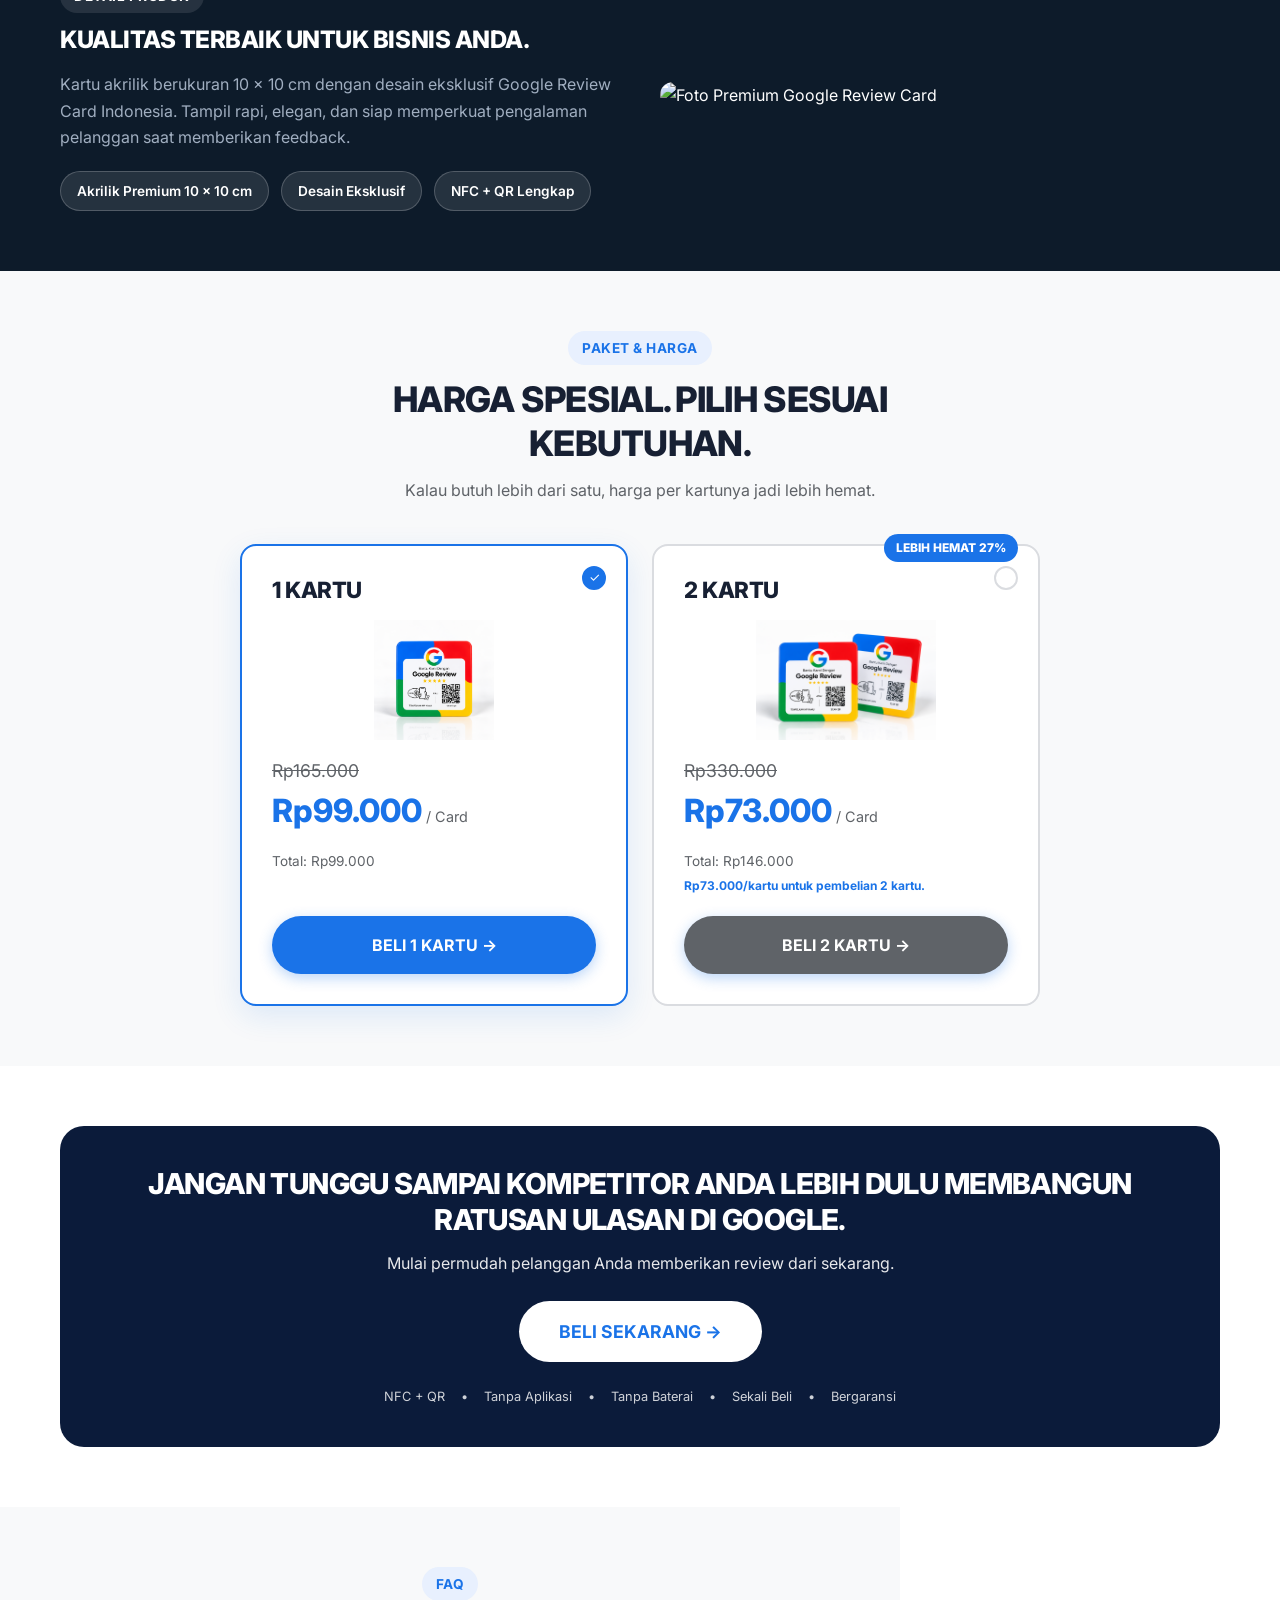
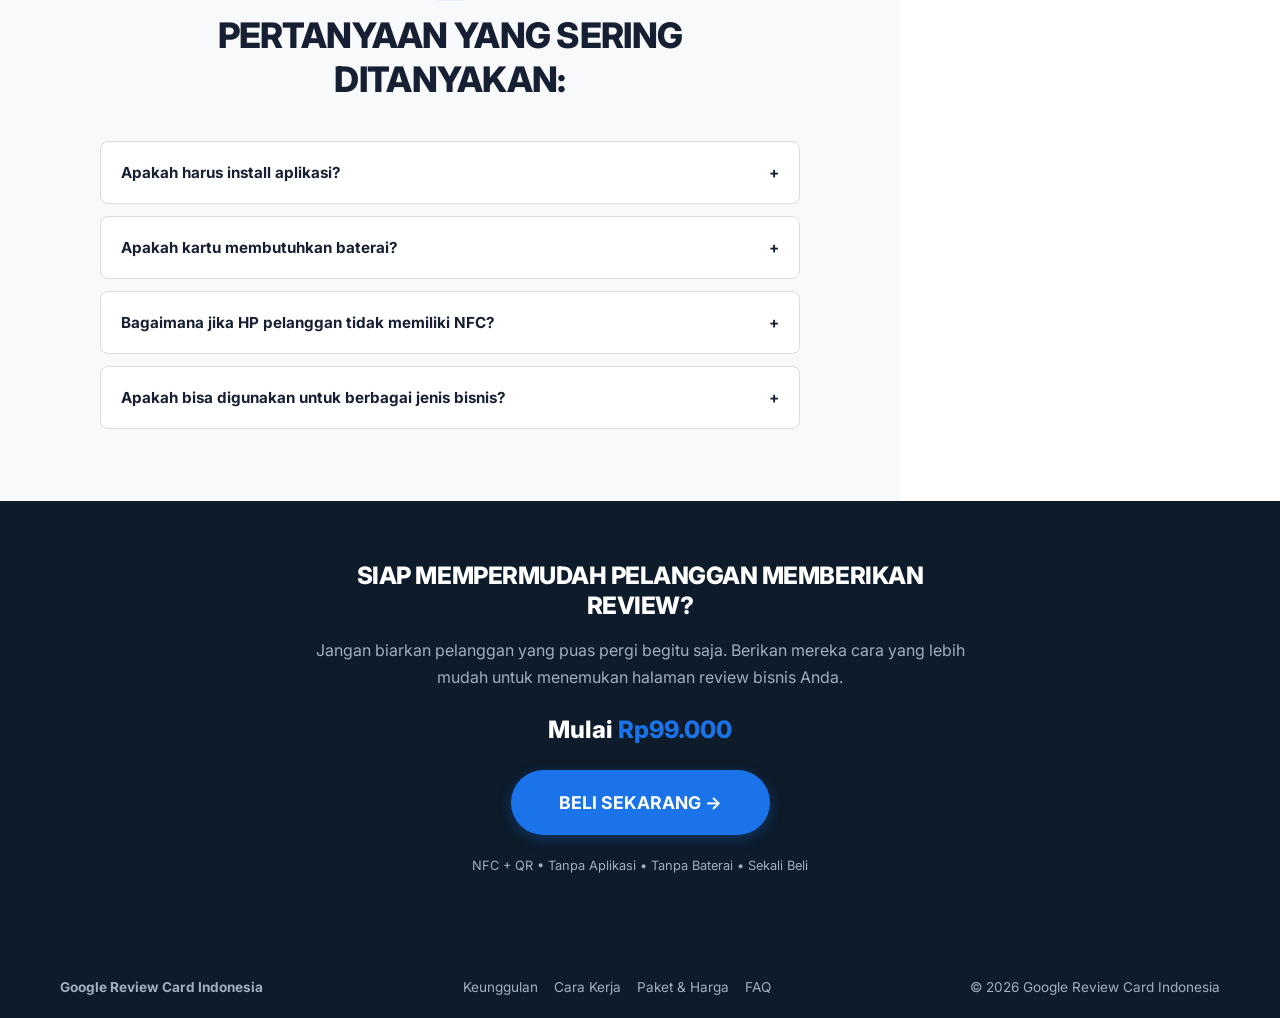
==== commit e98d83cb: "Fix hero mobil fix" ====
--- a/index.html
+++ b/index.html
@@ -294,87 +294,84 @@
             object-fit: cover;
         }
         
-        /* =================================
-   FIX HERO MOBILE
+      /* =================================
+   HERO MOBILE - FIX FINAL
    ================================= */
 
 @media screen and (max-width: 767px) {
 
-    /* HERO */
     .hero-section {
-        padding: 35px 0 45px !important;
+        padding: 35px 20px 50px !important;
+        overflow: hidden !important;
+        box-sizing: border-box !important;
     }
 
-    /* PAKSA JADI 1 KOLOM */
-    .hero-grid {
+    .hero-section .container.hero-grid {
         display: flex !important;
         flex-direction: column !important;
-        grid-template-columns: none !important;
+        width: 100% !important;
+        max-width: 100% !important;
+        padding: 0 !important;
+        margin: 0 !important;
         gap: 30px !important;
+        box-sizing: border-box !important;
+    }
+
+    .hero-section .hero-content {
         width: 100% !important;
+        max-width: 100% !important;
+        min-width: 0 !important;
+        box-sizing: border-box !important;
+        order: 1 !important;
     }
 
-    /* TEKS HERO */
-    .hero-content {
+    .hero-section .hero-content h1 {
         width: 100% !important;
-        max-width: none !important;
-        min-width: 0 !important;
-        grid-column: auto !important;
-    }
-
-    .hero-content h1 {
-        width: 100% !important;
-        max-width: none !important;
-
+        max-width: 100% !important;
         font-size: 2.6rem !important;
         line-height: 1.05 !important;
         letter-spacing: -1.5px !important;
-
-        margin-bottom: 20px !important;
+        margin: 0 0 20px 0 !important;
+        box-sizing: border-box !important;
     }
 
-    /* DESKRIPSI JANGAN DIBUAT SEMPIT */
-    .hero-subtitle {
+    .hero-section .hero-subtitle {
         width: 100% !important;
-        max-width: none !important;
-
+        max-width: 100% !important;
         font-size: 1rem !important;
         line-height: 1.6 !important;
-
         margin-bottom: 20px !important;
+        box-sizing: border-box !important;
     }
 
-    /* HARGA */
-    .hero-pricing {
+    .hero-section .hero-pricing {
         width: 100% !important;
-        margin-bottom: 20px !important;
+        box-sizing: border-box !important;
     }
 
-    /* FITUR */
-    .hero-features {
+    .hero-section .hero-features {
         width: 100% !important;
-        margin-top: 18px !important;
+        box-sizing: border-box !important;
     }
 
-    /* GAMBAR HERO */
-    .hero-visual {
+    .hero-section .hero-visual {
         position: relative !important;
-
+        display: block !important;
         width: 100% !important;
         max-width: 100% !important;
-
+        min-width: 0 !important;
         margin: 0 !important;
         padding: 8px !important;
-
-        grid-column: auto !important;
+        order: 2 !important;
+        box-sizing: border-box !important;
     }
 
-    .hero-visual img {
+    .hero-section .hero-visual img {
+        display: block !important;
         width: 100% !important;
+        max-width: 100% !important;
         height: auto !important;
-
-        display: block !important;
-
+        margin: 0 auto !important;
         object-fit: contain !important;
     }
 
@@ -1027,7 +1024,7 @@
                 
                 <div class="hero-pricing">
                     <span class="price-old">Rp165.000</span>
-                    <span class="price-new">Rp115.000</span>
+                    <span class="price-new">Rp99.000</span>
                     <span class="price-unit">/ Kartu</span>
                 </div>
 
@@ -1162,7 +1159,8 @@
 
 
             <!-- DENGAN GOOGLE REVIEW CARD -->
-            <div class="comparison-card comparison-new">
+        
+<div id="cara-kerja" class="comparison-card comparison-new">
 
                 <div class="comparison-header">
                     <div class="comparison-icon new-icon">✓</div>
@@ -1229,8 +1227,8 @@
 
             <div class="feature-card">
                 <div class="feature-icon">📲</div>
-                <h3>NFC + QR</h3>
-                <p>Dua cara, satu tujuan.</p>
+                <h3>Menggunakan NFC + QR</h3>
+                <p>Mempercepat Customer Memberikan Ulasan.</p>
             </div>
 
             <div class="feature-card">
@@ -1556,32 +1554,32 @@
                     <div>
                         <h3 class="pricing-title">1 KARTU</h3>
                         <div class="pricing-image">
-                            <img src="https://lh3.googleusercontent.com/d/1A_placeholder_1card" alt="1 Kartu Google Review" loading="lazy">
+                            <img src="assets/1card.png" alt="1 Kartu Google Review" loading="lazy">
                         </div>
                         <div style="margin-bottom: 12px;">
                             <span class="price-old">Rp165.000</span><br>
-                            <span class="price-new">Rp115.000</span> <span class="price-unit">per kartu</span>
+                            <span class="price-new">Rp99.000</span> <span class="price-unit">/ Card</span>
                         </div>
-                        <p style="font-size: 0.85rem; color: var(--text-muted);">Total: Rp115.000</p>
+                        <p style="font-size: 0.85rem; color: var(--text-muted);">Total: Rp99.000</p>
                     </div>
                     <a href="#checkout" class="btn btn-primary btn-full" id="btnPkg1" style="margin-top: 20px;">BELI 1 KARTU →</a>
                 </div>
 
                 <!-- PAKET 2 -->
                 <div class="pricing-card" id="card2" onclick="selectPackage(2)">
-                    <div class="pricing-badge">LEBIH HEMAT</div>
+                    <div class="pricing-badge">LEBIH HEMAT 27%</div>
                     <div class="select-check">✓</div>
                     <div>
                         <h3 class="pricing-title">2 KARTU</h3>
                         <div class="pricing-image">
-                            <img src="https://lh3.googleusercontent.com/d/1A_placeholder_2cards" alt="2 Kartu Google Review" loading="lazy">
+                            <img src="assets/2-kartu.png" alt="2 Kartu Google Review" loading="lazy">
                         </div>
                         <div style="margin-bottom: 12px;">
                             <span class="price-old">Rp330.000</span><br>
-                            <span class="price-new">Rp98.000</span> <span class="price-unit">/ kartu</span>
+                            <span class="price-new">Rp73.000</span> <span class="price-unit">/ Card</span>
                         </div>
-                        <p style="font-size: 0.85rem; color: var(--text-muted);">Total: Rp196.000</p>
-                        <p style="font-size: 0.75rem; color: var(--primary-blue); font-weight: 700; margin-top: 4px;">Rp98.000/kartu untuk pembelian 2 kartu.</p>
+                        <p style="font-size: 0.85rem; color: var(--text-muted);">Total: Rp146.000</p>
+                        <p style="font-size: 0.75rem; color: var(--primary-blue); font-weight: 700; margin-top: 4px;">Rp73.000/kartu untuk pembelian 2 kartu.</p>
                     </div>
                     <a href="#checkout" class="btn btn-primary btn-full" id="btnPkg2" style="margin-top: 20px; background-color: var(--text-muted);">BELI 2 KARTU →</a>
                 </div>
@@ -1663,13 +1661,13 @@
             <p class="dark-p">Jangan biarkan pelanggan yang puas pergi begitu saja. Berikan mereka cara yang lebih mudah untuk menemukan halaman review bisnis Anda.</p>
             
             <div style="font-size: 1.5rem; font-weight: 800; color: #fff; margin: 20px 0;">
-                Mulai <span style="color: var(--primary-blue);">Rp115.000</span>
+                Mulai <span style="color: var(--primary-blue);">Rp99.000</span>
             </div>
 
             <a href="#checkout" class="btn btn-primary" style="padding: 18px 48px; font-size: 1.1rem;">BELI SEKARANG →</a>
 
             <p style="font-size: 0.8rem; color: #a0aec0; margin-top: 20px;">
-                NFC + QR • Tanpa Aplikasi • Tanpa Baterai • Sekali Beli • Bergaransi
+                NFC + QR • Tanpa Aplikasi • Tanpa Baterai • Sekali Beli
             </p>
         </div>
     </section>
@@ -1692,10 +1690,7 @@
         </div>
     </footer>
 
-    <!-- MOBILE STICKY CTA -->
-    <div class="mobile-sticky-cta">
-        <a href="#checkout" class="btn btn-primary btn-full" style="padding: 12px 20px; font-size: 0.95rem;">BELI SEKARANG →</a>
-    </div>
+   
 
     <!-- JAVASCRIPT -->
     <script>
--- a/style.css
+++ b/style.css
@@ -1786,36 +1786,42 @@
     }
 
 }
-/* =================================
-   FIX HERO MOBILE - FINAL
-   ================================= */
+/* =========================================
+   FINAL FIX HERO MOBILE
+   ========================================= */
 
 @media screen and (max-width: 767px) {
 
-    /* HERO */
+    /* SECTION */
     .hero-section {
         padding: 35px 20px 50px !important;
-    }
-
-    /* PAKSA JADI 1 KOLOM */
+        overflow: hidden !important;
+    }
+
+    /* PAKSA HERO 1 KOLOM */
     .hero-grid {
-        display: flex !important;
-        flex-direction: column !important;
-        align-items: stretch !important;
-        gap: 30px !important;
-    }
-
-    /* TEXT */
-    .hero-content {
+        display: grid !important;
+        grid-template-columns: 1fr !important;
         width: 100% !important;
         max-width: 100% !important;
+        gap: 30px !important;
+    }
+
+    /* TEKS */
+    .hero-content {
+        display: block !important;
+        width: 100% !important;
+        max-width: 100% !important;
+        min-width: 0 !important;
     }
 
     .hero-content h1 {
+        width: 100% !important;
+        max-width: 100% !important;
         font-size: 2.6rem !important;
         line-height: 1.05 !important;
         letter-spacing: -1.5px !important;
-        margin-bottom: 20px !important;
+        margin: 0 0 20px 0 !important;
     }
 
     .hero-subtitle {
@@ -1823,19 +1829,185 @@
         max-width: 100% !important;
         font-size: 1rem !important;
         line-height: 1.6 !important;
-    }
-
-    /* GAMBAR */
+        margin: 0 !important;
+    }
+
+    /* GAMBAR TURUN KE BAWAH */
     .hero-visual {
+        position: relative !important;
         display: block !important;
         width: 100% !important;
         max-width: 100% !important;
+        min-width: 0 !important;
+        margin: 0 !important;
+        order: 2 !important;
+        transform: none !important;
+    }
+
+    .hero-visual img {
+        display: block !important;
+        width: 100% !important;
+        max-width: 100% !important;
+        height: auto !important;
         margin: 0 auto !important;
     }
 
-    .hero-visual img {
+}
+
+/* =========================================
+   PRODUCT SHOWCASE - MOBILE
+   ========================================= */
+
+@media screen and (max-width: 767px) {
+
+    /* SECTION */
+    .showcase-section {
+        padding: 60px 20px !important;
+        overflow: hidden !important;
+    }
+
+    /* CONTAINER */
+    .showcase-section .showcase-grid {
+        display: flex !important;
+        flex-direction: column !important;
         width: 100% !important;
-        height: auto !important;
+        max-width: 100% !important;
+        gap: 35px !important;
+        margin: 0 auto !important;
+    }
+
+    /* =========================
+       TEKS
+       ========================= */
+
+    .showcase-section .showcase-content {
+        width: 100% !important;
+        max-width: 100% !important;
+        min-width: 0 !important;
+    }
+
+    .showcase-section .badge-tag {
+        display: inline-block;
+        margin-bottom: 16px;
+        font-size: 11px;
+        letter-spacing: 1.2px;
+    }
+
+    .showcase-section .showcase-content h2 {
+        font-size: 32px !important;
+        line-height: 1.12 !important;
+        letter-spacing: -1px !important;
+        margin-bottom: 18px !important;
+    }
+
+    .showcase-section .showcase-description {
+        font-size: 15px !important;
+        line-height: 1.7 !important;
+        margin-bottom: 24px !important;
+    }
+
+    /* =========================
+       CHECKLIST
+       ========================= */
+
+    .showcase-section .checklist-list {
+        display: grid !important;
+        grid-template-columns: repeat(2, minmax(0, 1fr)) !important;
+        gap: 12px !important;
+        width: 100% !important;
+    }
+
+    .showcase-section .checklist-item {
+        display: flex !important;
+        align-items: center !important;
+        gap: 8px !important;
+        font-size: 13px !important;
+        line-height: 1.4 !important;
+    }
+
+    /* =========================
+       GALERI
+       ========================= */
+
+    .showcase-section .showcase-gallery {
+        width: 100% !important;
+        max-width: 100% !important;
+        min-width: 0 !important;
+    }
+
+    .showcase-section .showcase-image {
+        position: relative !important;
+        width: 100% !important;
+        max-width: 100% !important;
+        aspect-ratio: 1 / 1 !important;
+        overflow: hidden !important;
+        border-radius: 20px !important;
+    }
+
+    .showcase-section .showcase-slide {
+        width: 100% !important;
+        height: 100% !important;
+        object-fit: contain !important;
         display: block !important;
     }
+
+    /* PANAH GALLERY */
+    .showcase-section .gallery-prev,
+    .showcase-section .gallery-next {
+        width: 38px !important;
+        height: 38px !important;
+        border-radius: 50% !important;
+        display: flex !important;
+        align-items: center !important;
+        justify-content: center !important;
+        font-size: 24px !important;
+    }
+
+    .showcase-section .gallery-prev {
+        left: 10px !important;
+    }
+
+    .showcase-section .gallery-next {
+        right: 10px !important;
+    }
+
+    /* DOTS */
+    .showcase-section .showcase-dots {
+        display: flex !important;
+        justify-content: center !important;
+        align-items: center !important;
+        gap: 8px !important;
+        margin-top: 14px !important;
+    }
+
+    .showcase-section .showcase-dot {
+        width: 8px !important;
+        height: 8px !important;
+        padding: 0 !important;
+    }
+}
+
+/* =========================================
+   PRODUCT SHOWCASE - CENTER TEXT MOBILE
+   ========================================= */
+
+@media screen and (max-width: 767px) {
+
+    .showcase-content {
+        text-align: center !important;
+        width: 100% !important;
+    }
+
+    .showcase-content .badge-tag {
+        display: inline-flex !important;
+        margin-left: auto !important;
+        margin-right: auto !important;
+    }
+
+    .showcase-content h2 {
+        text-align: center !important;
+        width: 100% !important;
+        margin-left: auto !important;
+        margin-right: auto !important;
+    }
 }
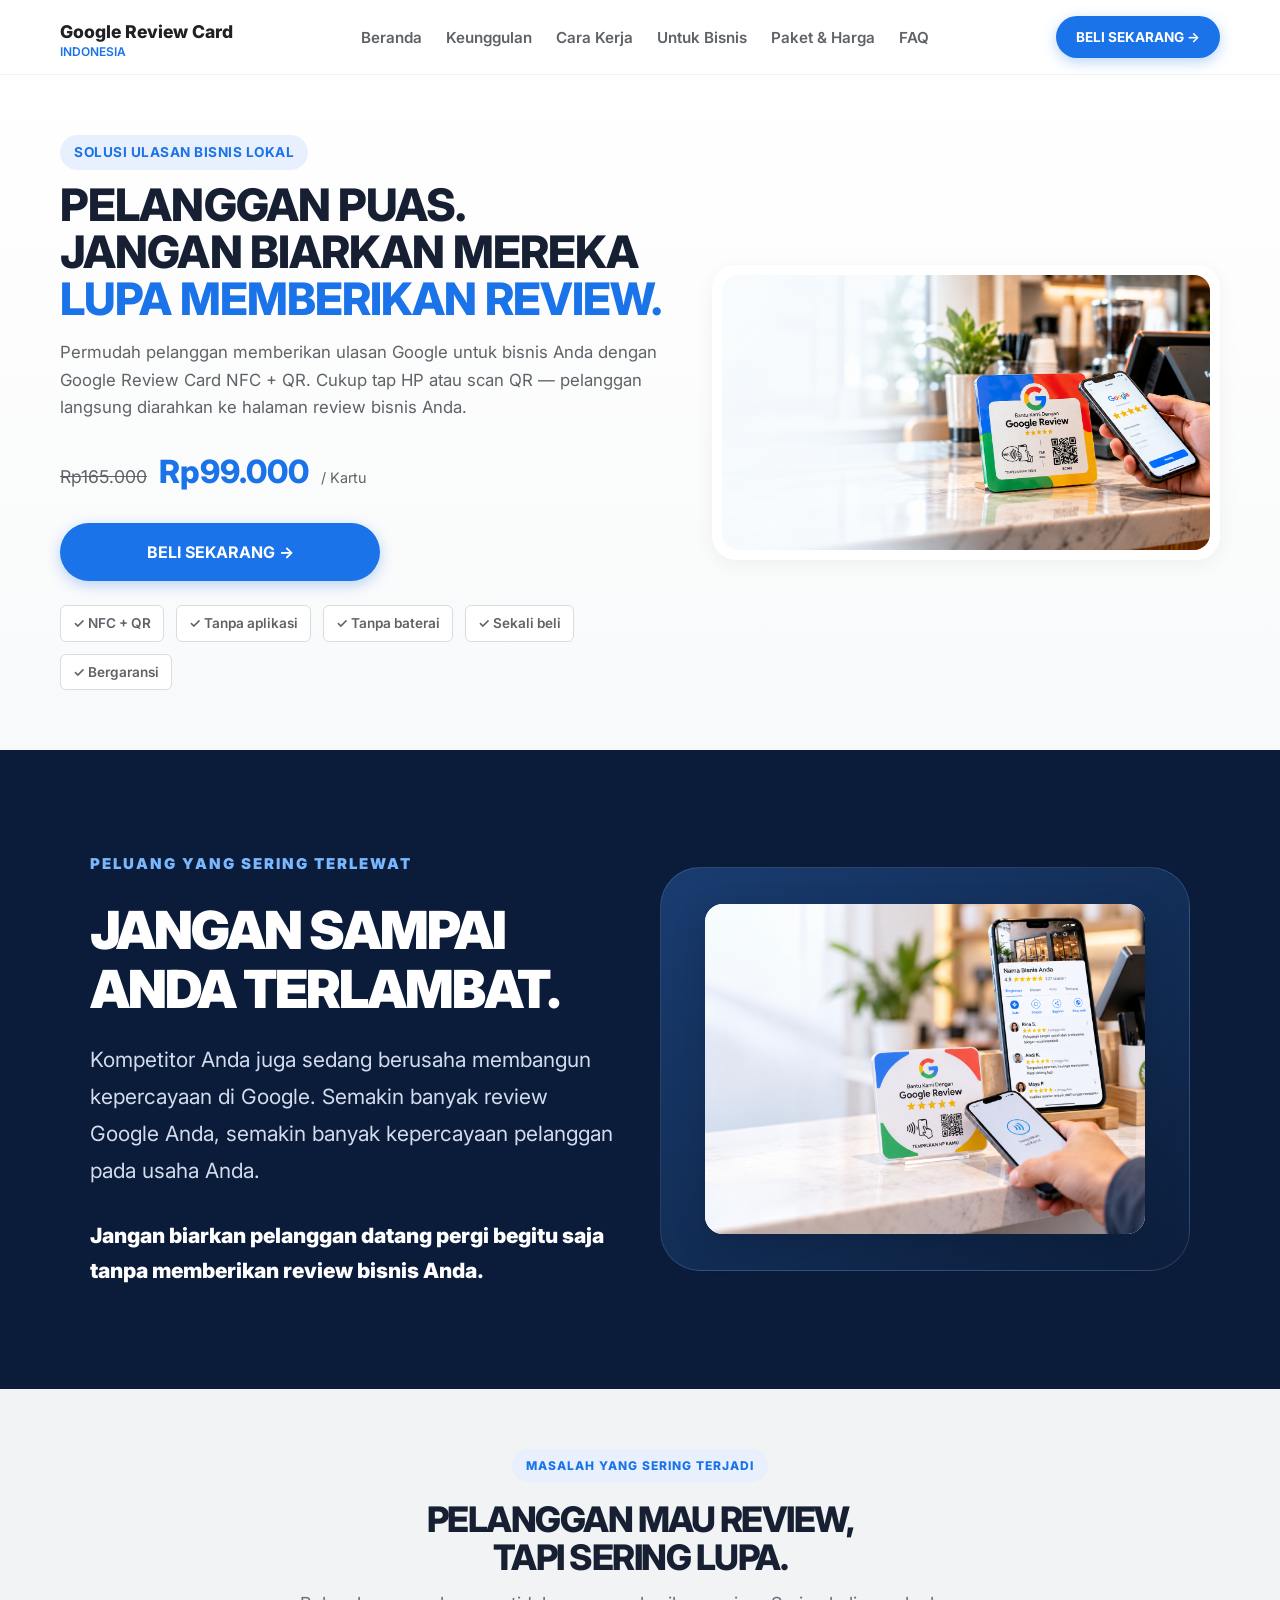
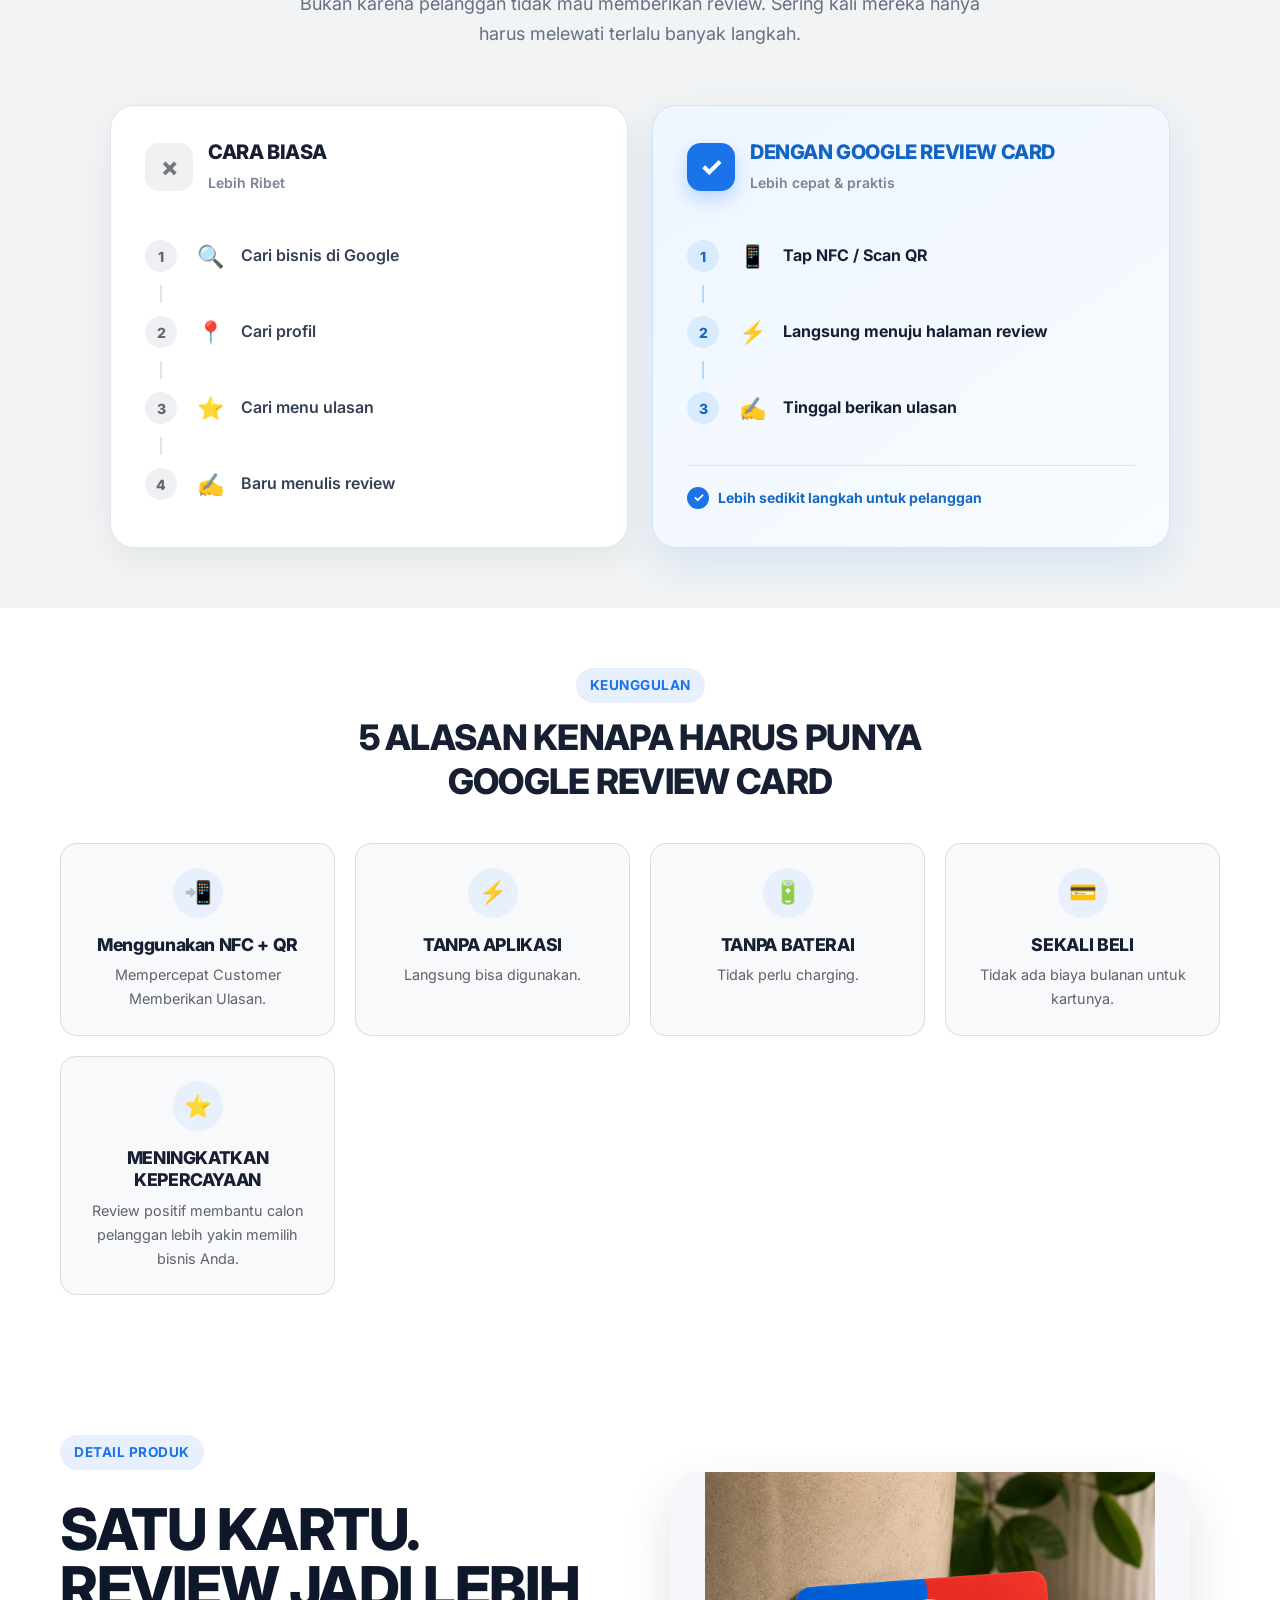
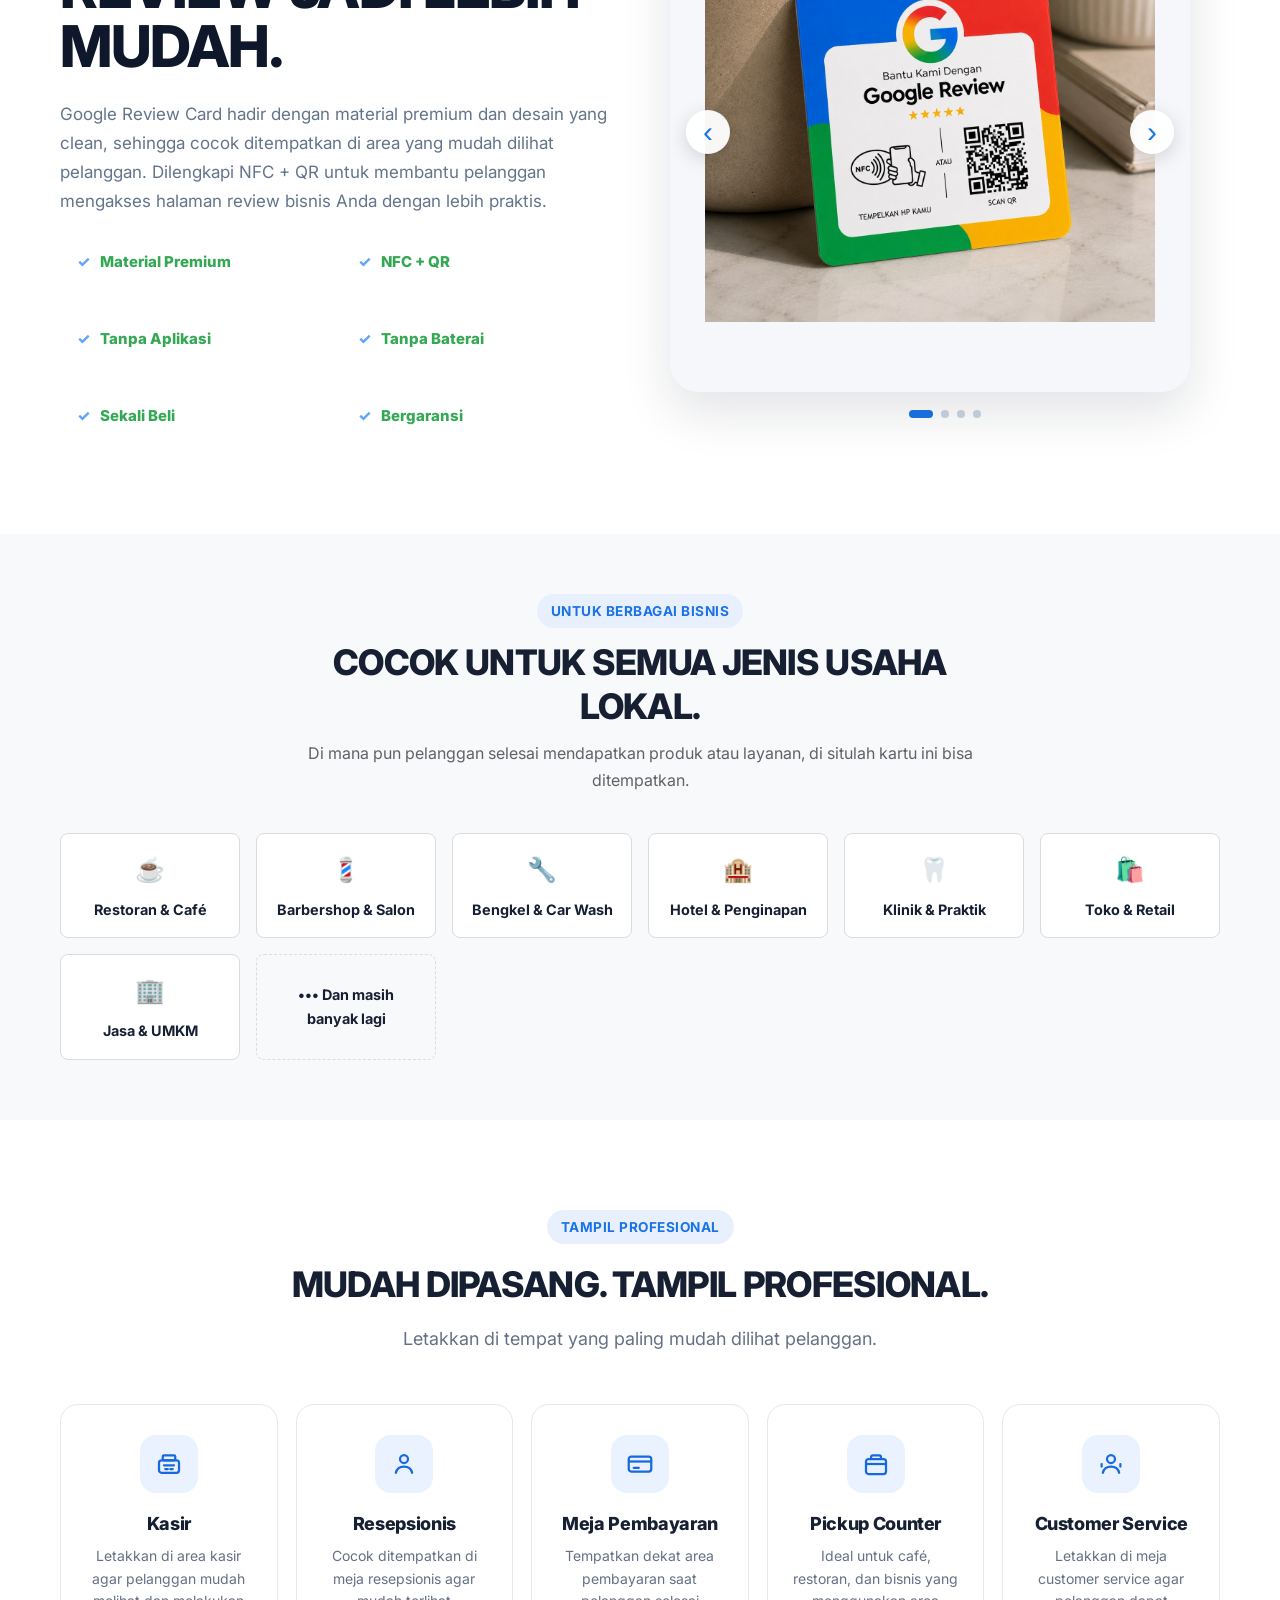
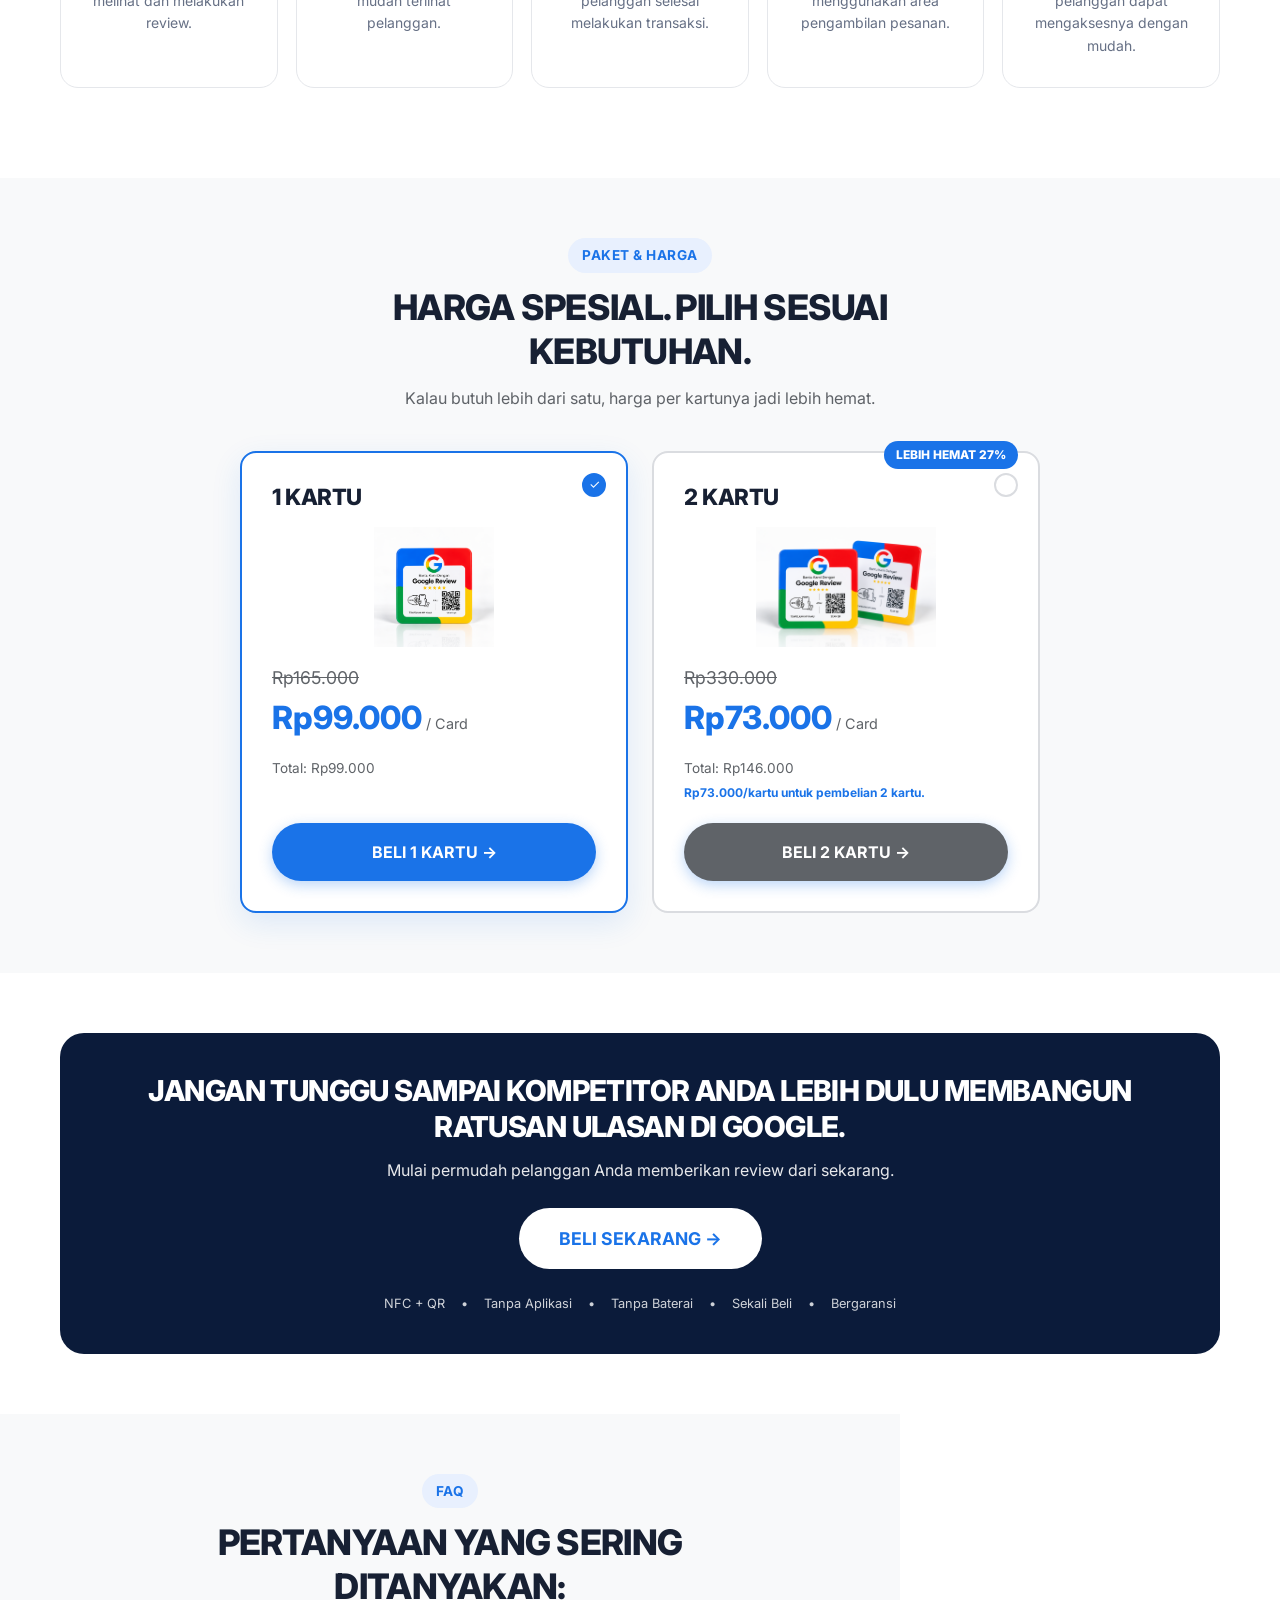
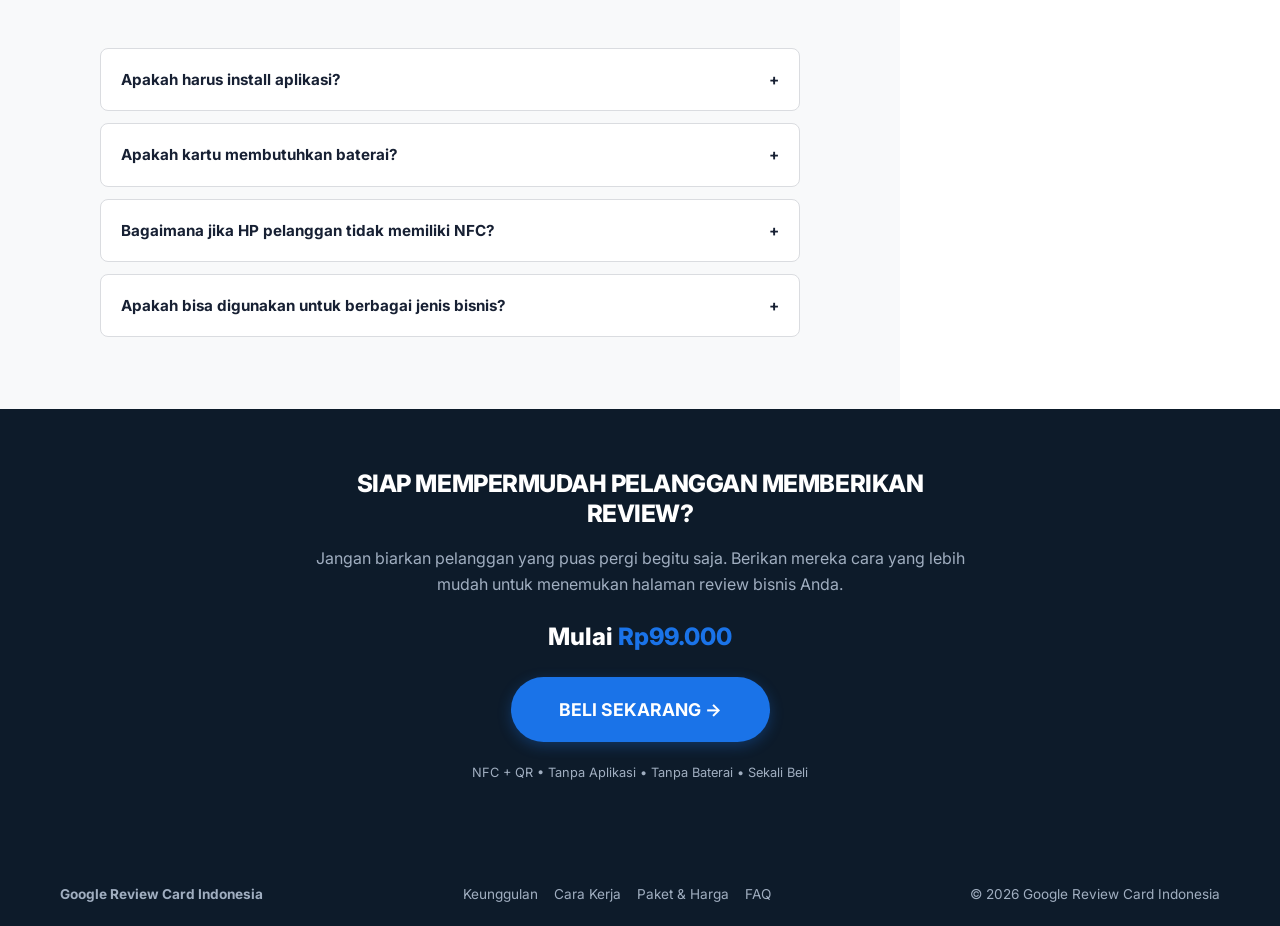
==== commit 167ff41f: "Add Meta Pixel and fix footer spacing" ====
--- a/index.html
+++ b/index.html
@@ -49,7 +49,7 @@
 
         body {
             overflow-x: hidden;
-            padding-bottom: 60px; /* Space for mobile sticky CTA */
+             /* Space for mobile sticky CTA */
         }
 
         @media (min-width: 769px) {
@@ -985,6 +985,32 @@
             }
         }
     </style>
+     <!-- Meta Pixel Code -->
+    <script>
+    !function(f,b,e,v,n,t,s)
+    {if(f.fbq)return;n=f.fbq=function(){n.callMethod?
+    n.callMethod.apply(n,arguments):n.queue.push(arguments)};
+    if(!f._fbq)f._fbq=n;
+    n.push=n;
+    n.loaded=!0;
+    n.version='2.0';
+    n.queue=[];
+    t=b.createElement(e);
+    t.async=!0;
+    t.src=v;
+    s=b.getElementsByTagName(e)[0];
+    s.parentNode.insertBefore(t,s)
+    }(window, document,'script',
+    'https://connect.facebook.net/en_US/fbevents.js');
+
+    fbq('init', '1520354859718595');
+    fbq('track', 'PageView');
+    </script>
+    <noscript>
+    <img height="1" width="1" style="display:none"
+    src="https://www.facebook.com/tr?id=1520354859718595&ev=PageView&noscript=1"/>
+    </noscript>
+    <!-- End Meta Pixel Code -->
 </head>
 <body>
 
@@ -1028,7 +1054,13 @@
                     <span class="price-unit">/ Kartu</span>
                 </div>
 
-                <a href="#checkout" class="btn btn-primary btn-full" style="max-width: 320px;">BELI SEKARANG →</a>
+                <a href="https://elzan531.form.id/nfc-google-review"
+   class="btn btn-primary btn-full"
+   target="_blank"
+   rel="noopener noreferrer"
+   style="max-width: 320px;">
+    BELI SEKARANG →
+</a>
 
                 <div class="hero-features">
                     <span class="feature-tag">✓ NFC + QR</span>
@@ -1220,7 +1252,7 @@
     <div class="container">
         <div class="section-header">
             <span class="badge-tag">Keunggulan</span>
-            <h2>4 ALASAN KENAPA HARUS PUNYA GOOGLE REVIEW CARD</h2>
+            <h2>5 ALASAN KENAPA HARUS PUNYA GOOGLE REVIEW CARD</h2>
         </div>
 
         <div class="features-grid">
@@ -1248,6 +1280,15 @@
                 <h3>SEKALI BELI</h3>
                 <p>Tidak ada biaya bulanan untuk kartunya.</p>
             </div>
+
+             <div class="feature-card">
+                <div class="feature-icon">⭐</div>
+                <h3>MENINGKATKAN KEPERCAYAAN</h3>
+                <p>Review positif membantu calon pelanggan
+        lebih yakin memilih bisnis Anda.</p>
+            </div>
+            
+            
 
         </div>
     </div>
@@ -1518,25 +1559,7 @@
     </div>
 </section>
 
-    <!-- DARK DETAIL SECTION -->
-    <section class="dark-section">
-        <div class="container dark-grid">
-            <div>
-                <span class="badge-tag" style="background: rgba(255,255,255,0.1); color: #fff;">Detail Produk</span>
-                <h2>KUALITAS TERBAIK UNTUK BISNIS ANDA.</h2>
-                <p class="dark-p">Kartu akrilik berukuran 10 × 10 cm dengan desain eksklusif Google Review Card Indonesia. Tampil rapi, elegan, dan siap memperkuat pengalaman pelanggan saat memberikan feedback.</p>
-                
-                <div class="specs-pills">
-                    <div class="pill">Akrilik Premium 10 × 10 cm</div>
-                    <div class="pill">Desain Eksklusif</div>
-                    <div class="pill">NFC + QR Lengkap</div>
-                </div>
-            </div>
-            <div>
-                <img src="https://lh3.googleusercontent.com/d/1A_placeholder_dark_prod" alt="Foto Premium Google Review Card" style="border-radius: var(--radius-md);" loading="lazy">
-            </div>
-        </div>
-    </section>
+    
 
     <!-- PRICING SECTION -->
     <section class="pricing-section" id="harga">
@@ -1562,7 +1585,14 @@
                         </div>
                         <p style="font-size: 0.85rem; color: var(--text-muted);">Total: Rp99.000</p>
                     </div>
-                    <a href="#checkout" class="btn btn-primary btn-full" id="btnPkg1" style="margin-top: 20px;">BELI 1 KARTU →</a>
+                    <a href="https://elzan531.form.id/nfc-google-review"
+   class="btn btn-primary btn-full"
+   id="btnPkg1"
+   target="_blank"
+   rel="noopener noreferrer"
+   style="margin-top: 20px;">
+    BELI 1 KARTU →
+</a>
                 </div>
 
                 <!-- PAKET 2 -->
@@ -1581,7 +1611,14 @@
                         <p style="font-size: 0.85rem; color: var(--text-muted);">Total: Rp146.000</p>
                         <p style="font-size: 0.75rem; color: var(--primary-blue); font-weight: 700; margin-top: 4px;">Rp73.000/kartu untuk pembelian 2 kartu.</p>
                     </div>
-                    <a href="#checkout" class="btn btn-primary btn-full" id="btnPkg2" style="margin-top: 20px; background-color: var(--text-muted);">BELI 2 KARTU →</a>
+                    <a href="https://elzan531.form.id/nfc-google-review"
+   class="btn btn-primary btn-full"
+   id="btnPkg2"
+   target="_blank"
+   rel="noopener noreferrer"
+   style="margin-top: 20px; background-color: var(--text-muted);">
+    BELI 2 KARTU →
+</a>
                 </div>
             </div>
         </div>
@@ -1593,7 +1630,13 @@
             <div class="cta-box">
                 <h2>JANGAN TUNGGU SAMPAI KOMPETITOR ANDA LEBIH DULU MEMBANGUN RATUSAN ULASAN DI GOOGLE.</h2>
                 <p>Mulai permudah pelanggan Anda memberikan review dari sekarang.</p>
-                <a href="#checkout" class="btn" style="padding: 16px 40px; font-size: 1.1rem;">BELI SEKARANG →</a>
+                <a href="https://elzan531.form.id/nfc-google-review"
+   class="btn"
+   target="_blank"
+   rel="noopener noreferrer"
+   style="padding: 16px 40px; font-size: 1.1rem;">
+    BELI SEKARANG →
+</a>
                 
                 <div style="display: flex; justify-content: center; gap: 16px; margin-top: 24px; font-size: 0.8rem; opacity: 0.8; flex-wrap: wrap;">
                     <span>NFC + QR</span> • <span>Tanpa Aplikasi</span> • <span>Tanpa Baterai</span> • <span>Sekali Beli</span> • <span>Bergaransi</span>
@@ -1664,7 +1707,13 @@
                 Mulai <span style="color: var(--primary-blue);">Rp99.000</span>
             </div>
 
-            <a href="#checkout" class="btn btn-primary" style="padding: 18px 48px; font-size: 1.1rem;">BELI SEKARANG →</a>
+            <a href="https://elzan531.form.id/nfc-google-review"
+   class="btn btn-primary"
+   target="_blank"
+   rel="noopener noreferrer"
+   style="padding: 18px 48px; font-size: 1.1rem;">
+    BELI SEKARANG →
+</a>
 
             <p style="font-size: 0.8rem; color: #a0aec0; margin-top: 20px;">
                 NFC + QR • Tanpa Aplikasi • Tanpa Baterai • Sekali Beli
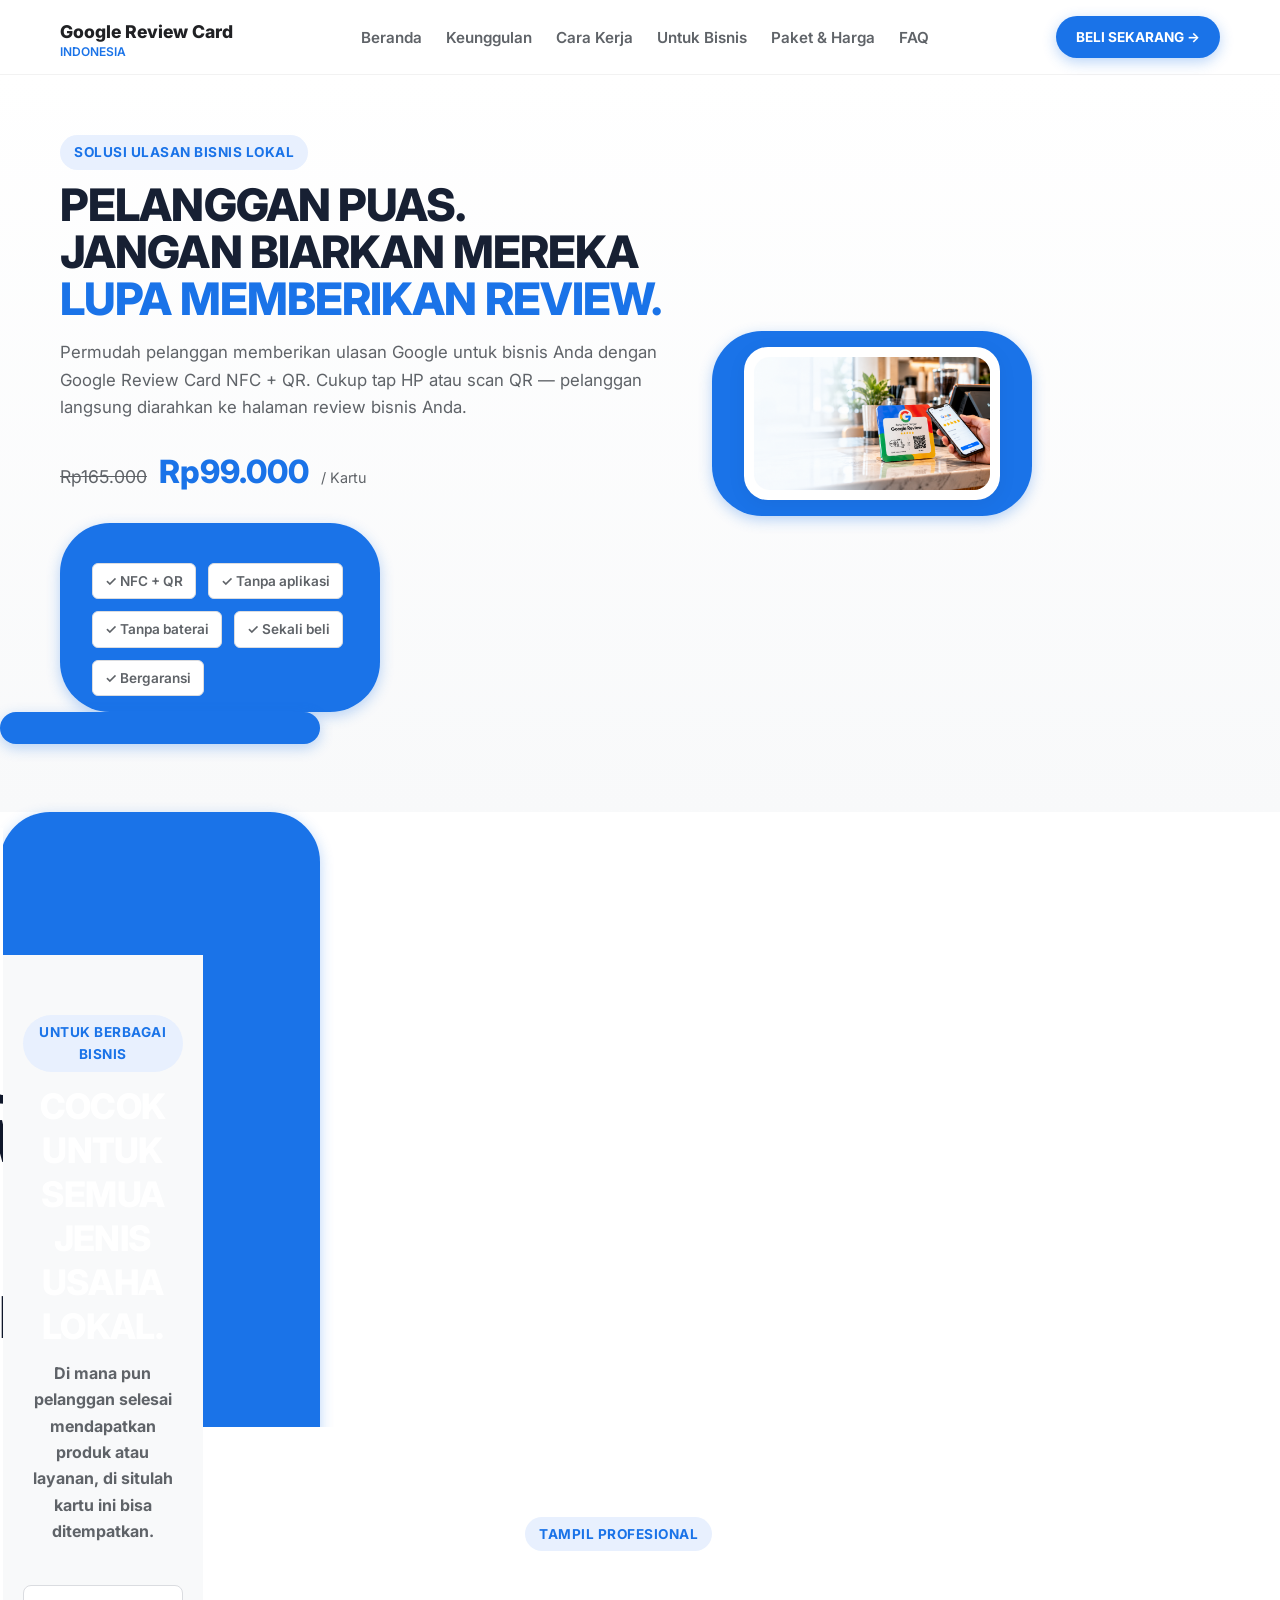
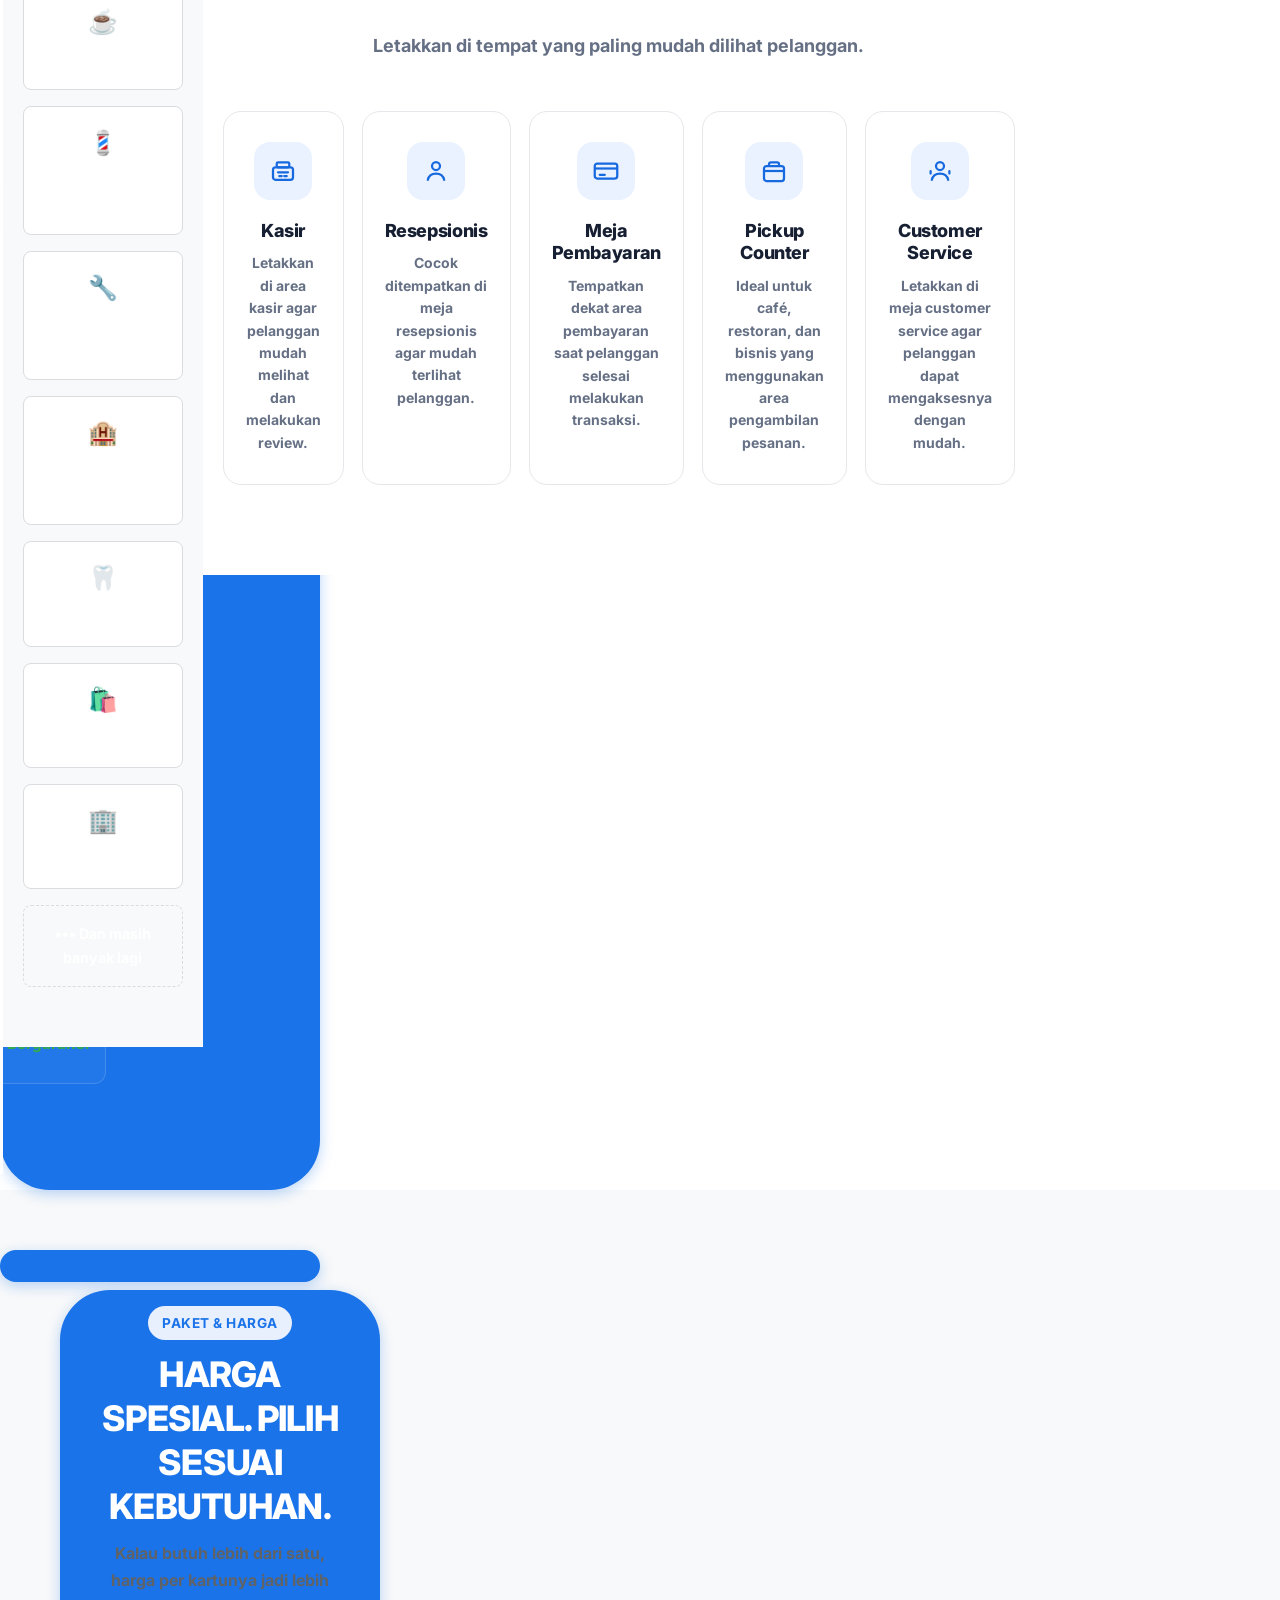
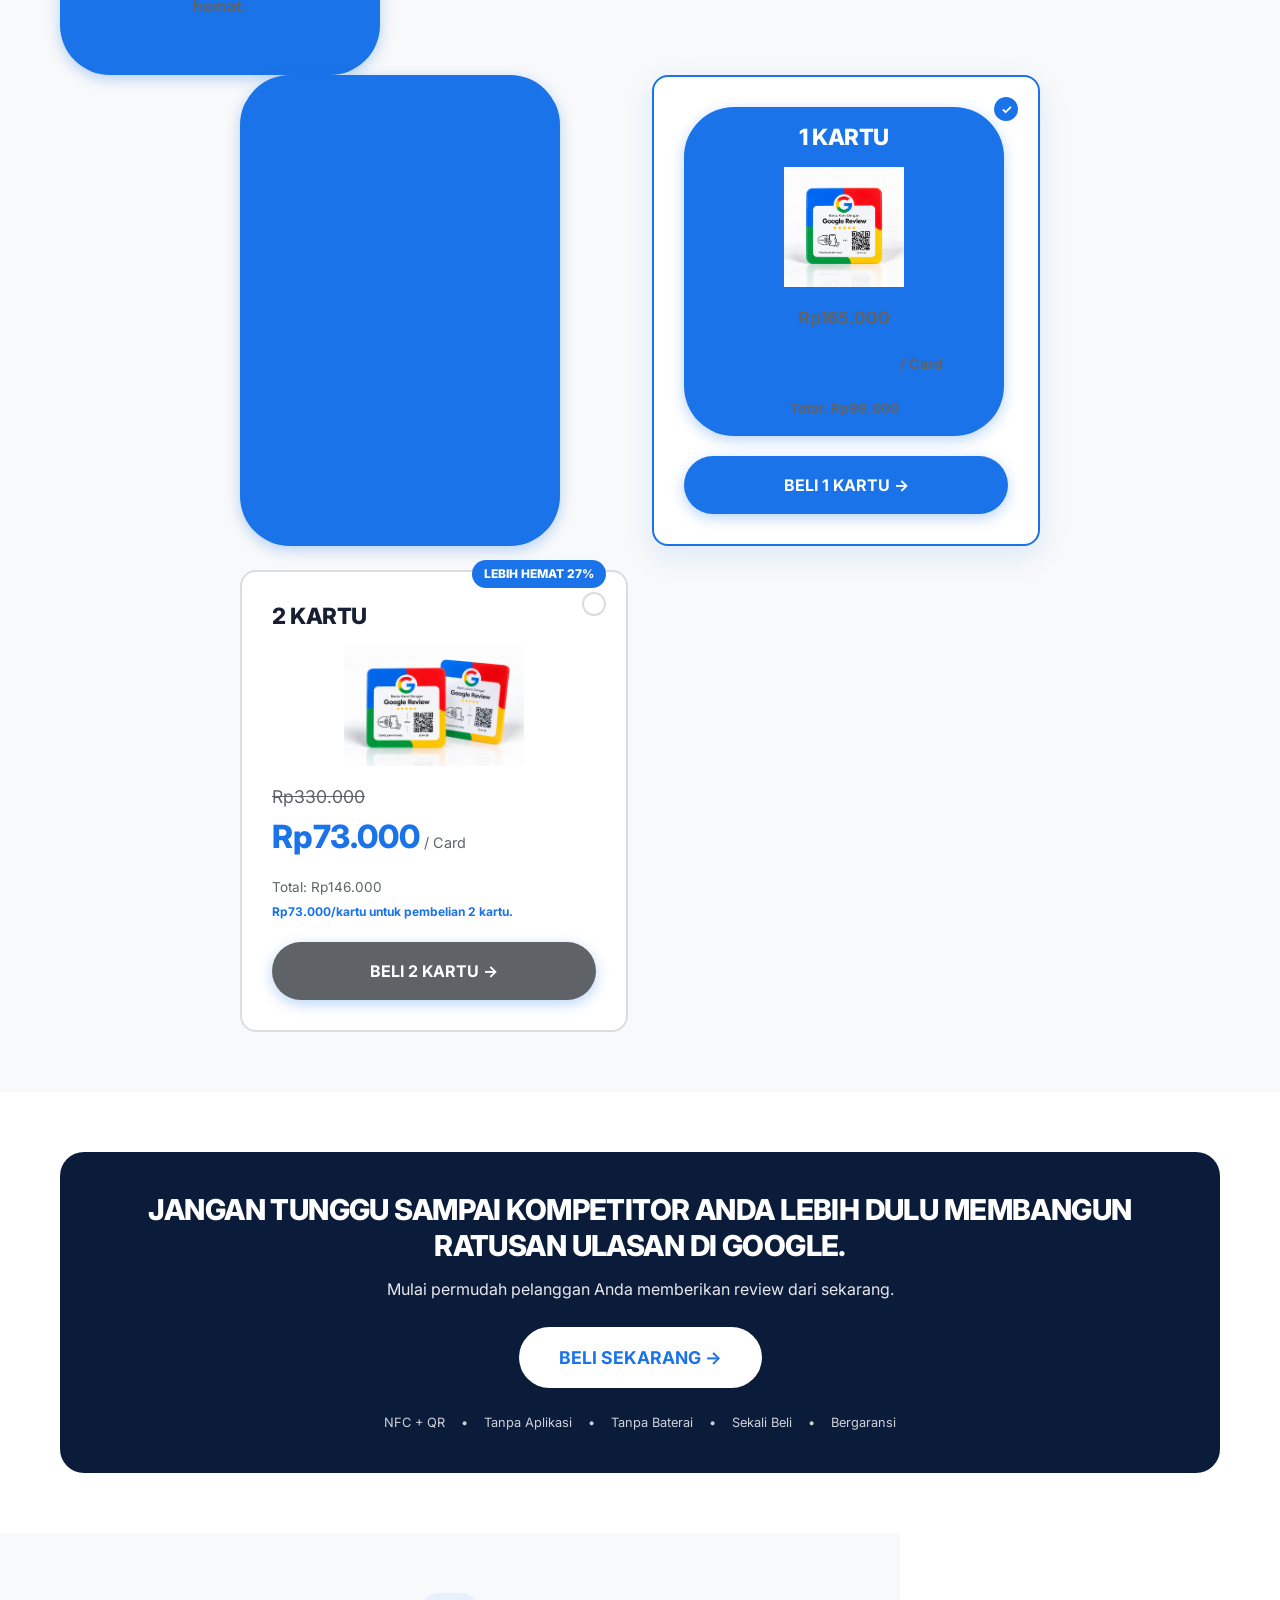
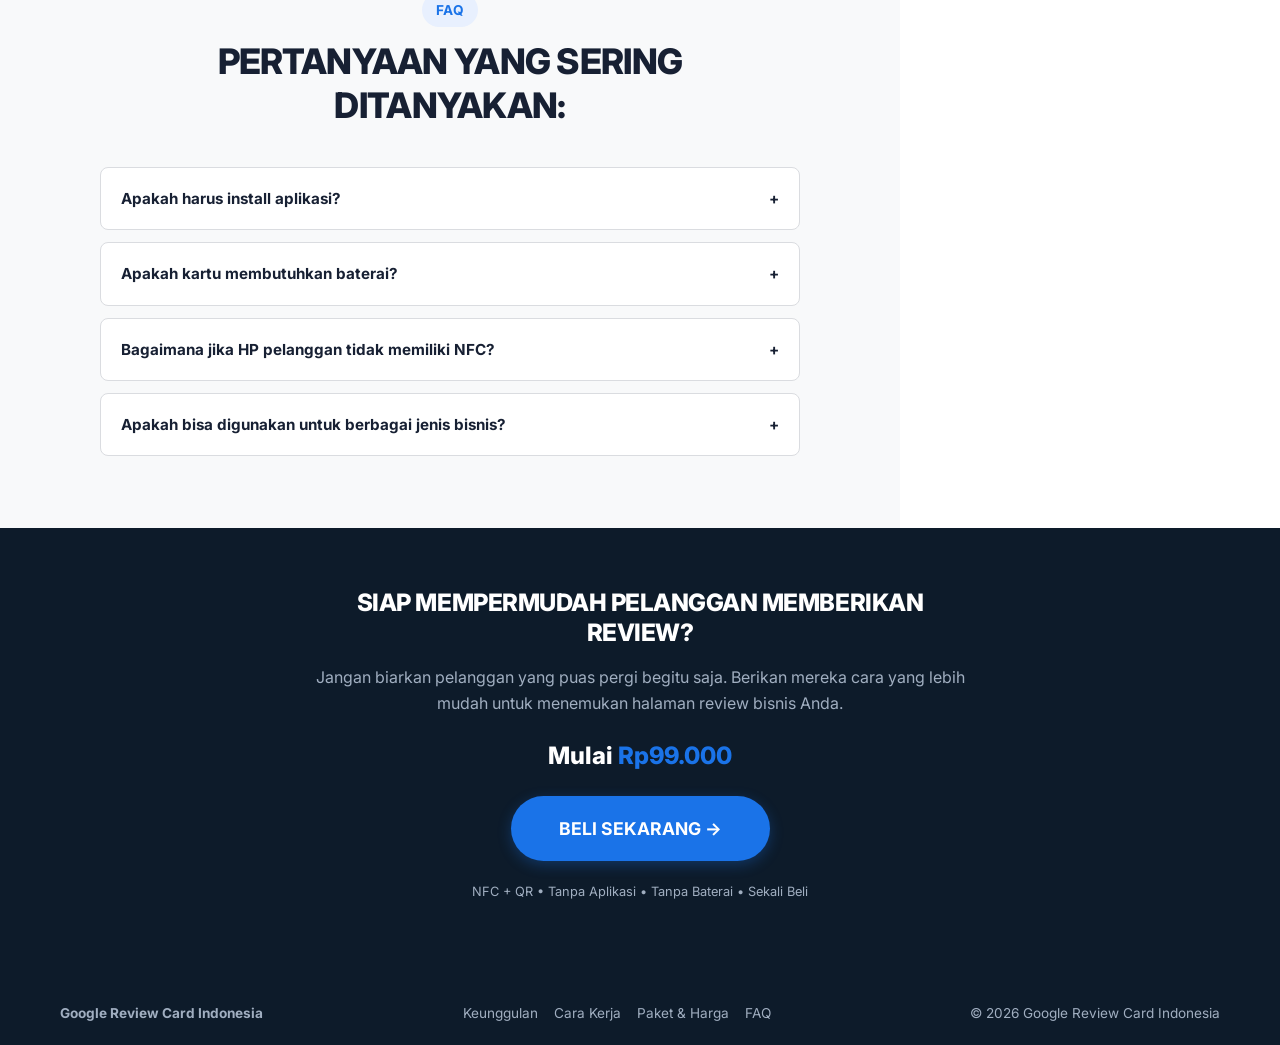
==== commit 8cbb0c8e: "Fix duplicate InitiateCheckout tracking" ====
--- a/index.html
+++ b/index.html
@@ -1054,13 +1054,15 @@
                     <span class="price-unit">/ Kartu</span>
                 </div>
 
-                <a href="https://elzan531.form.id/nfc-google-review"
+<a href="https://elzan531.form.id/nfc-google-review"
    class="btn btn-primary btn-full"
    target="_blank"
    rel="noopener noreferrer"
-   style="max-width: 320px;">
+   style="max-width: 320px;"
+   
     BELI SEKARANG →
 </a>
+
 
                 <div class="hero-features">
                     <span class="feature-tag">✓ NFC + QR</span>
@@ -1888,7 +1890,25 @@
 
 // TAMPILKAN FOTO PERTAMA
 showShowcaseSlide(0);
-        
+    
+// META PIXEL - TRACK SEMUA TOMBOL CHECKOUT
+document.addEventListener('click', function(event) {
+    const link = event.target.closest('a[href]');
+
+    if (!link) return;
+
+    const url = new URL(link.href, window.location.href);
+
+    if (
+        url.hostname === 'elzan531.form.id' &&
+        url.pathname === '/nfc-google-review'
+    ) {
+        if (typeof fbq === 'function') {
+            fbq('track', 'InitiateCheckout');
+        }
+    }
+});
+
     </script>
 </body>
 </html>
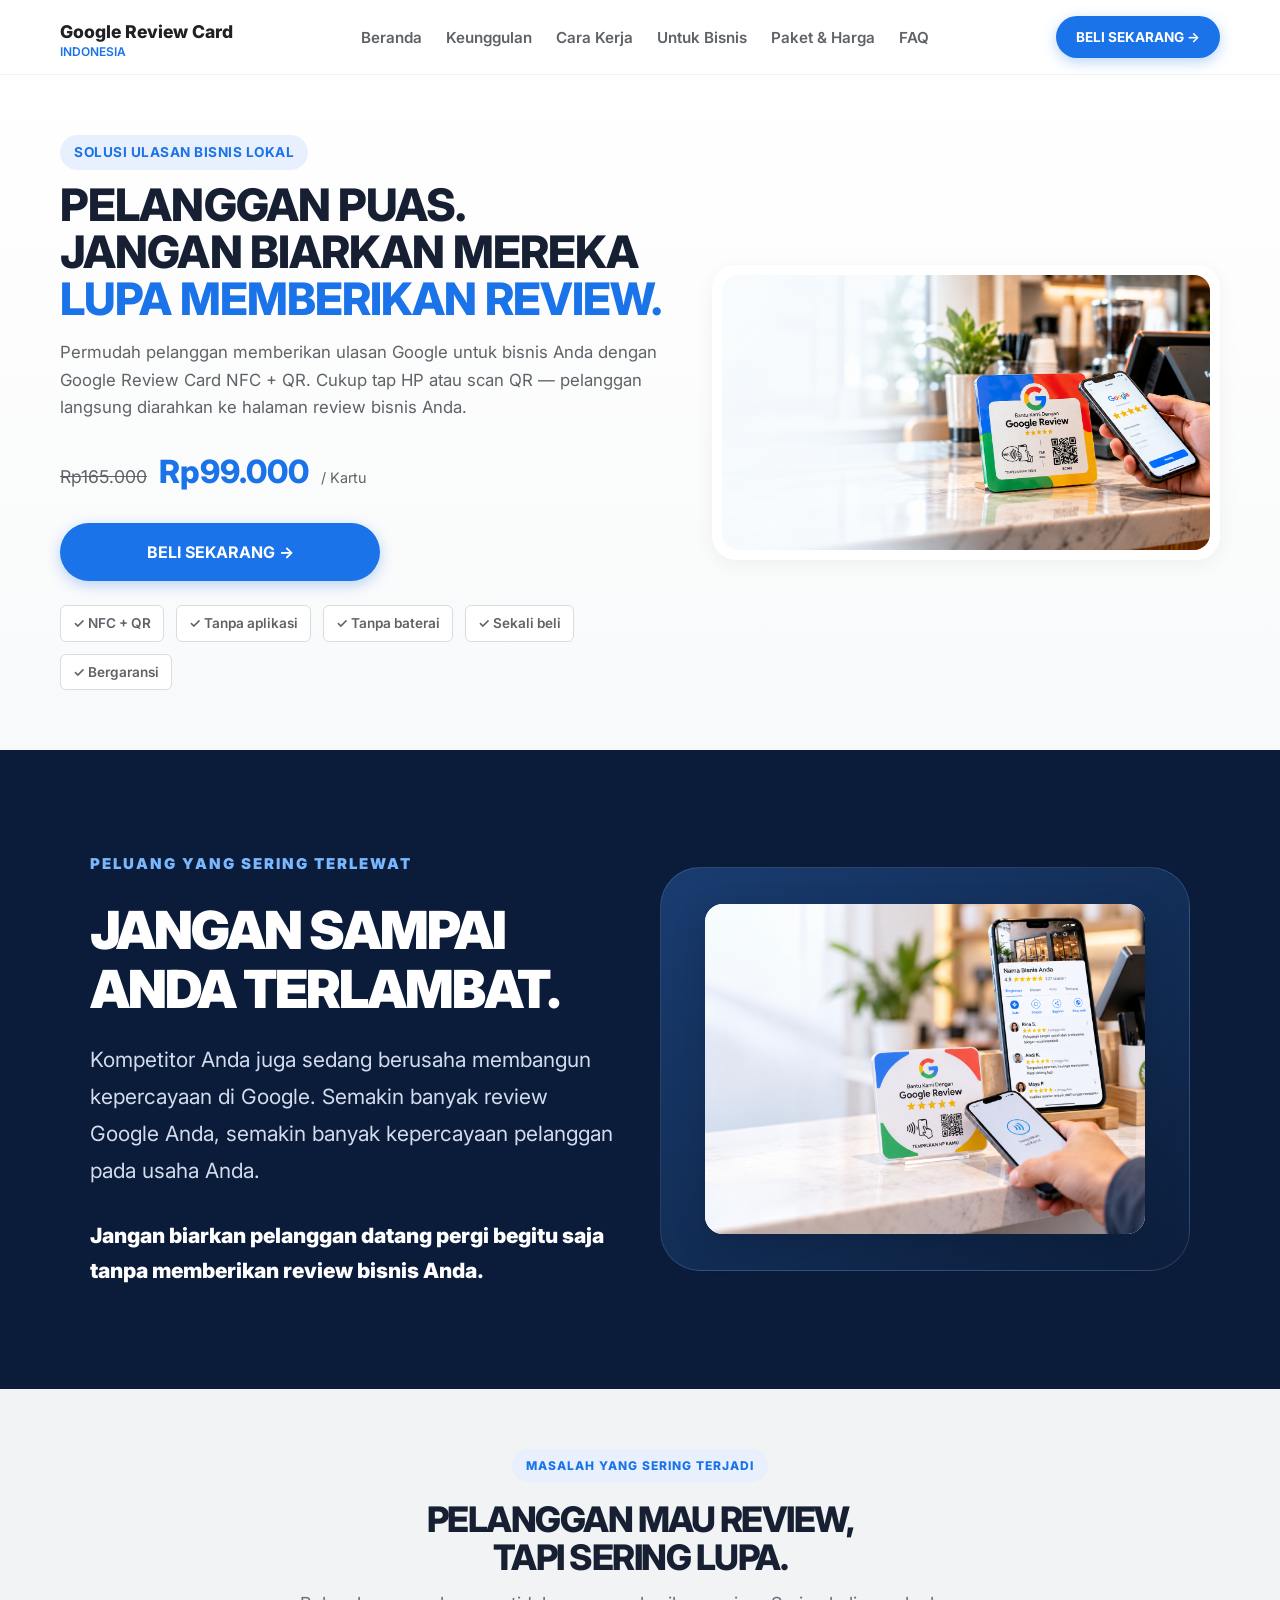
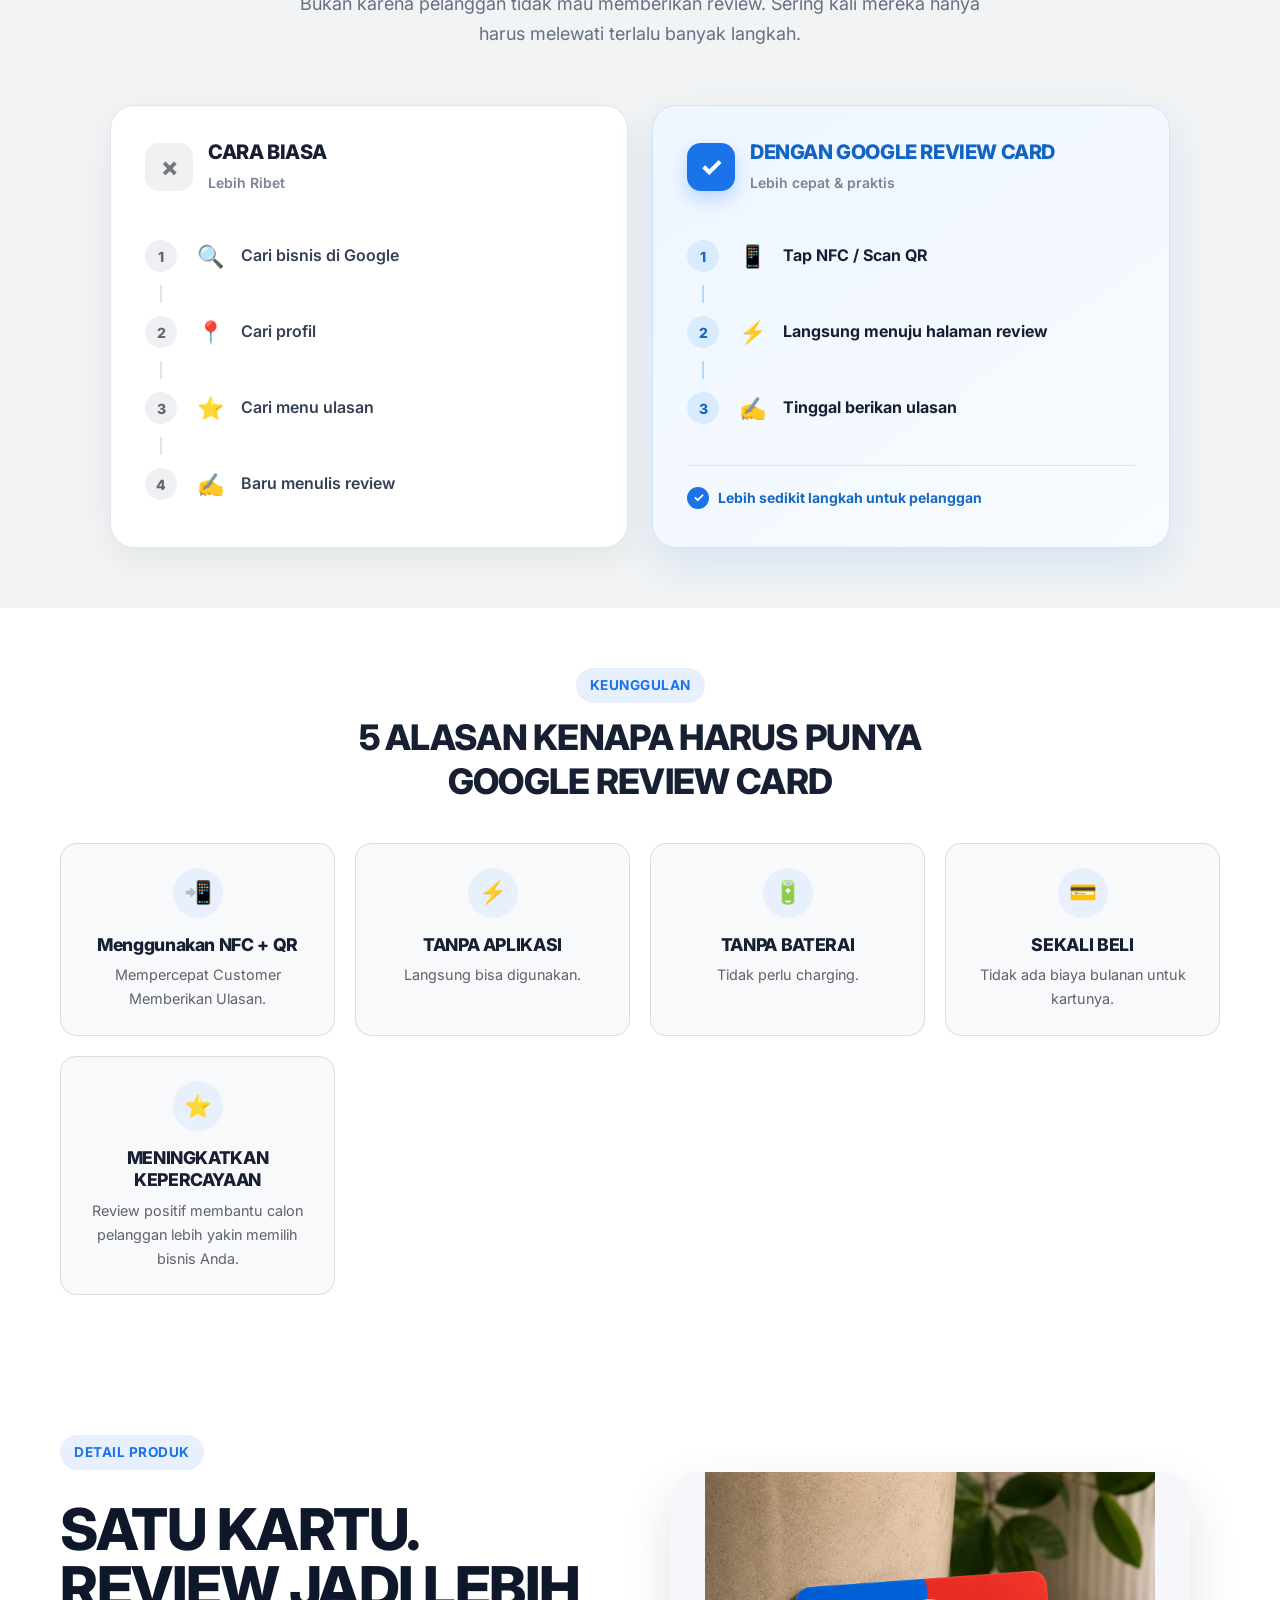
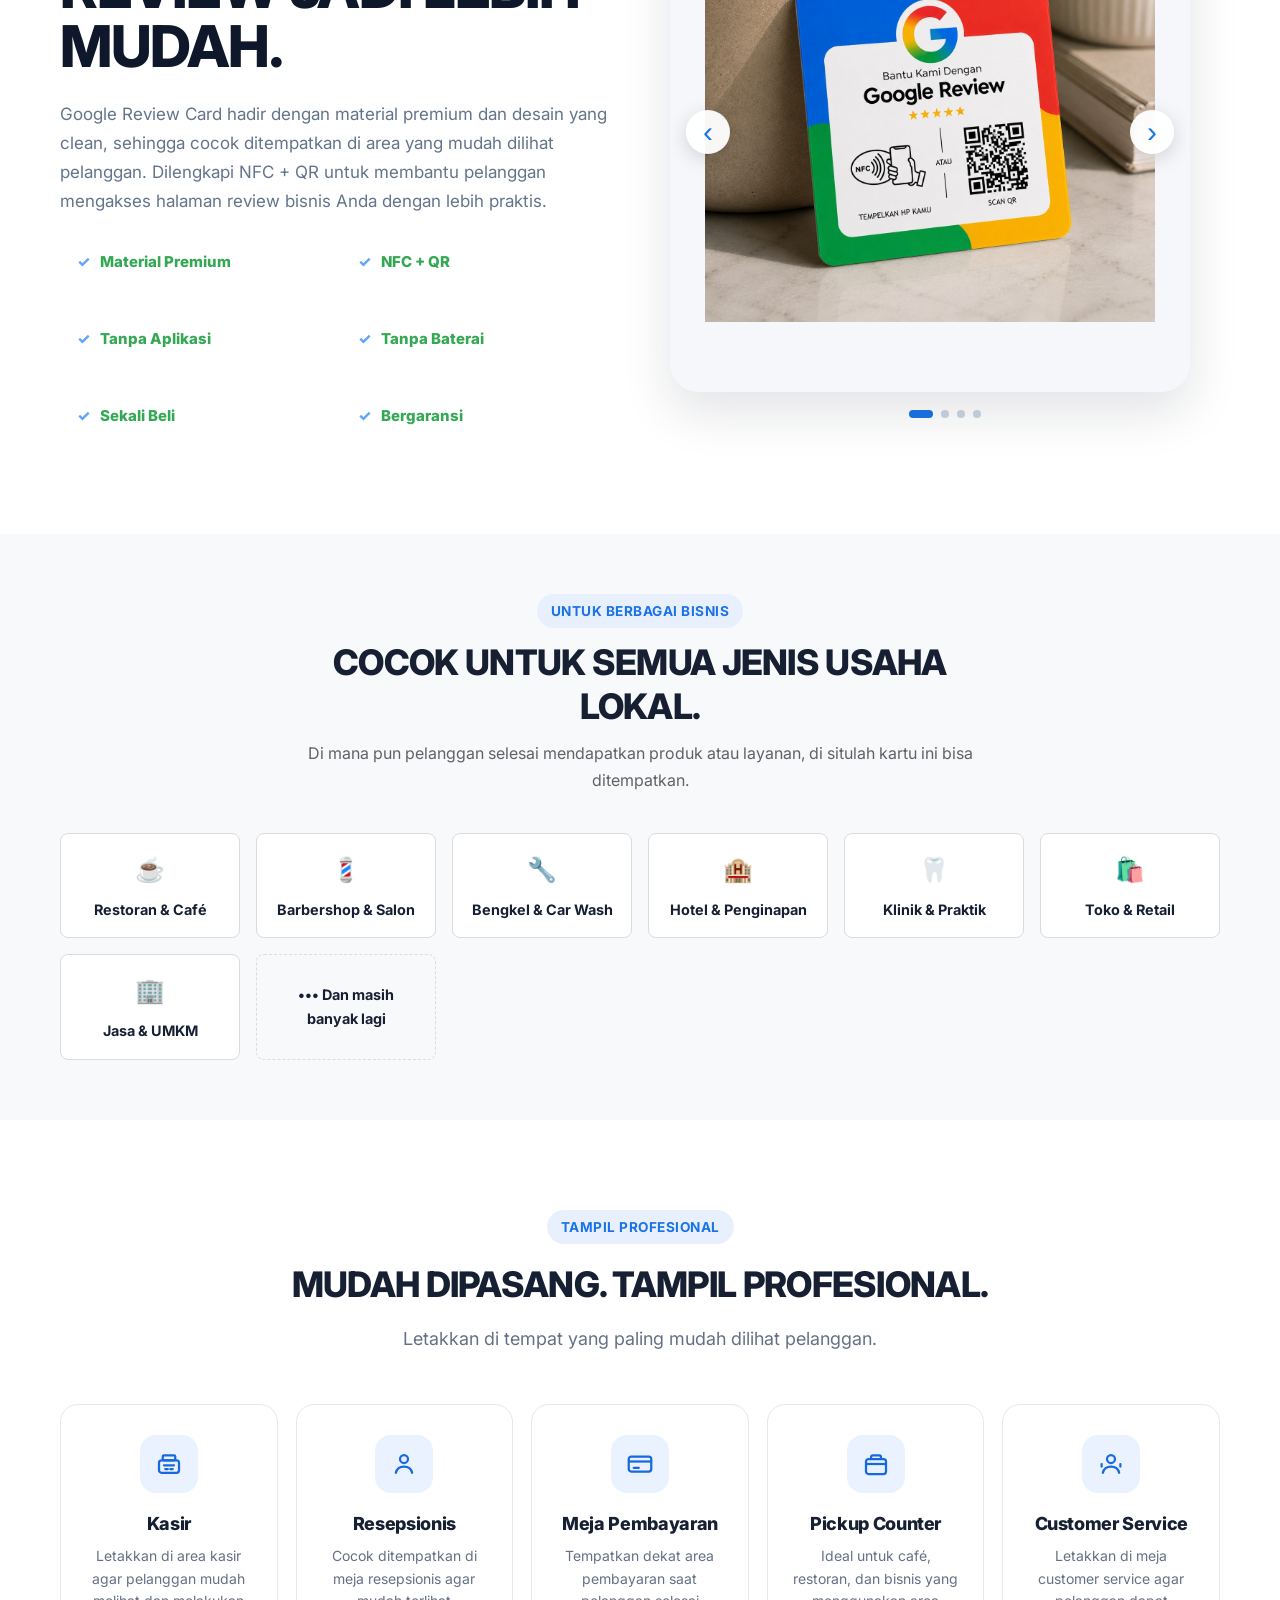
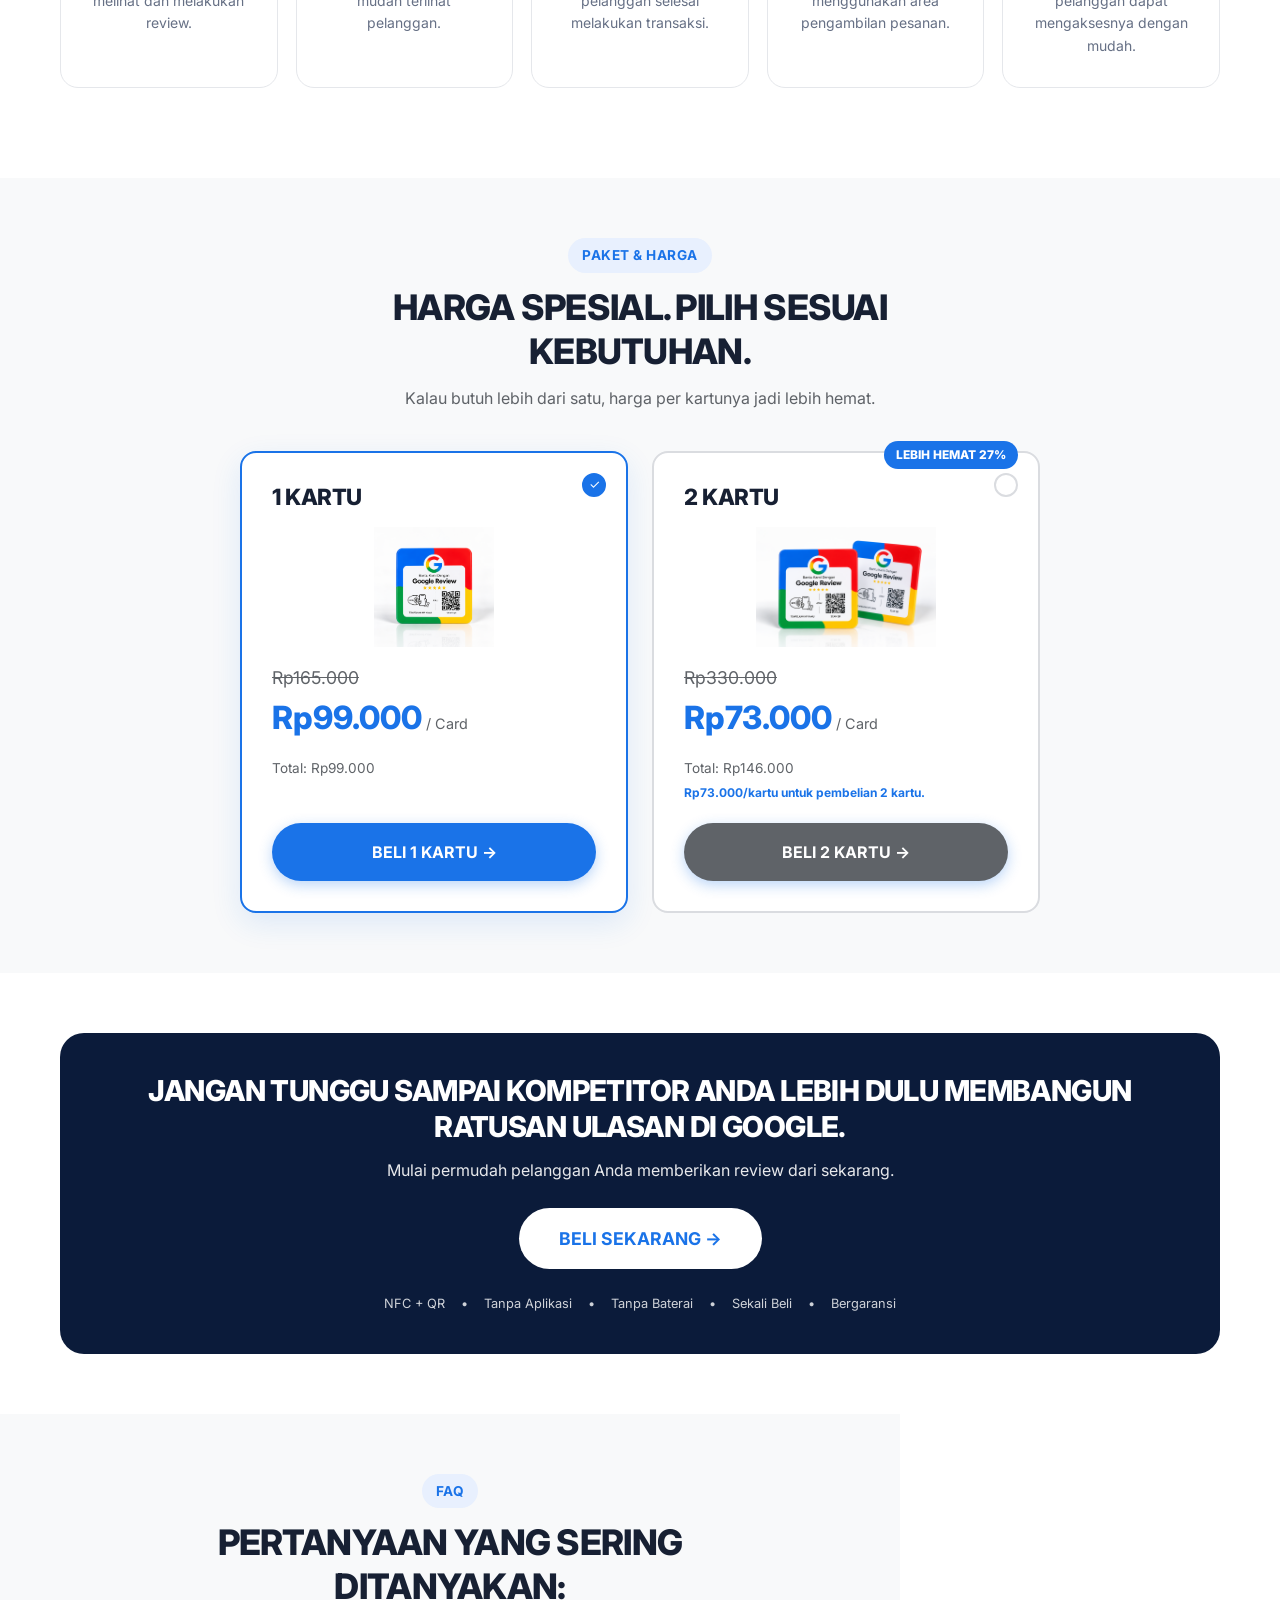
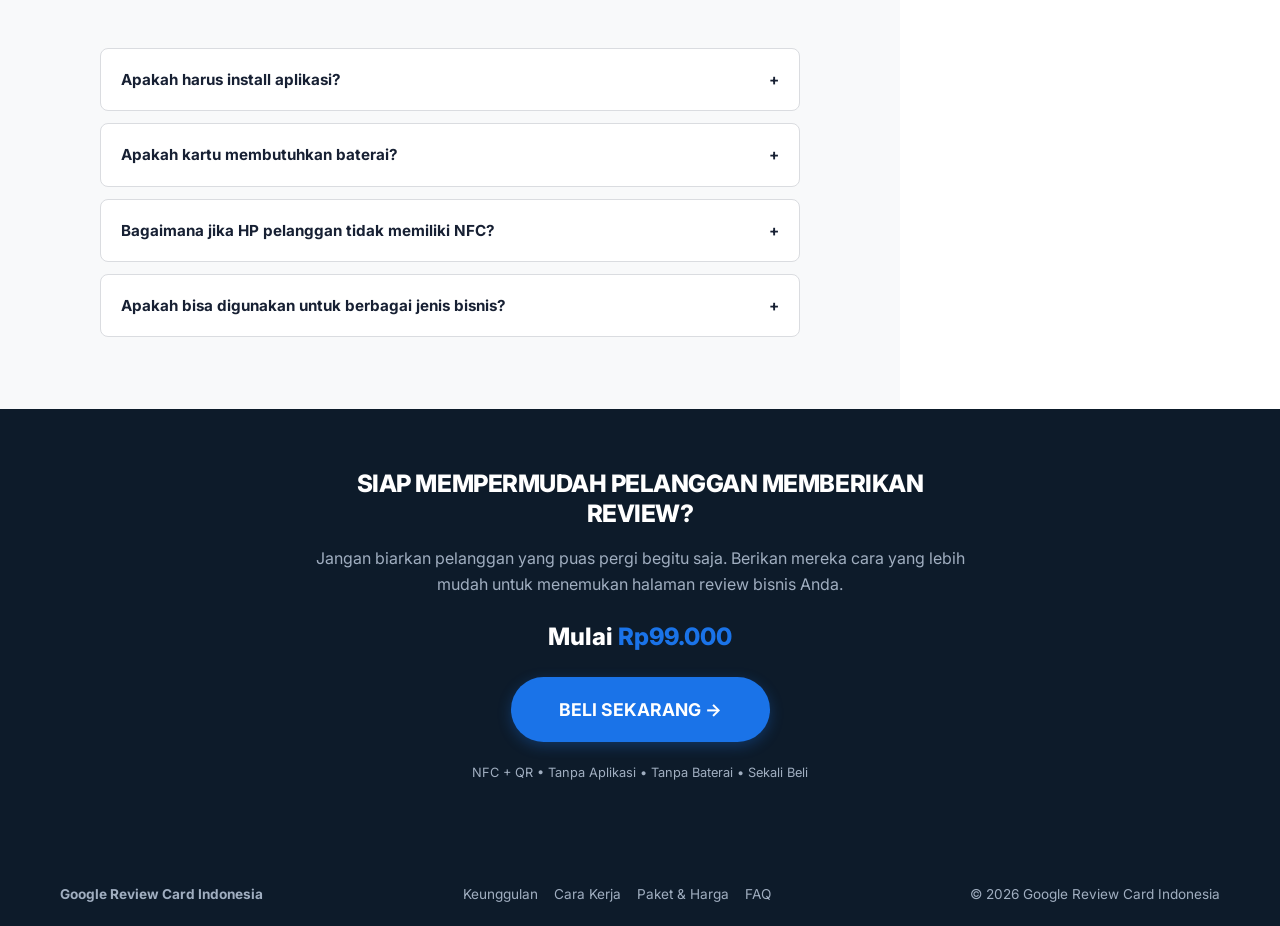
==== commit 7cc9051f: "Update checkout tracking" ====
--- a/index.html
+++ b/index.html
@@ -1058,8 +1058,7 @@
    class="btn btn-primary btn-full"
    target="_blank"
    rel="noopener noreferrer"
-   style="max-width: 320px;"
-   
+   style="max-width: 320px;">
     BELI SEKARANG →
 </a>
 
